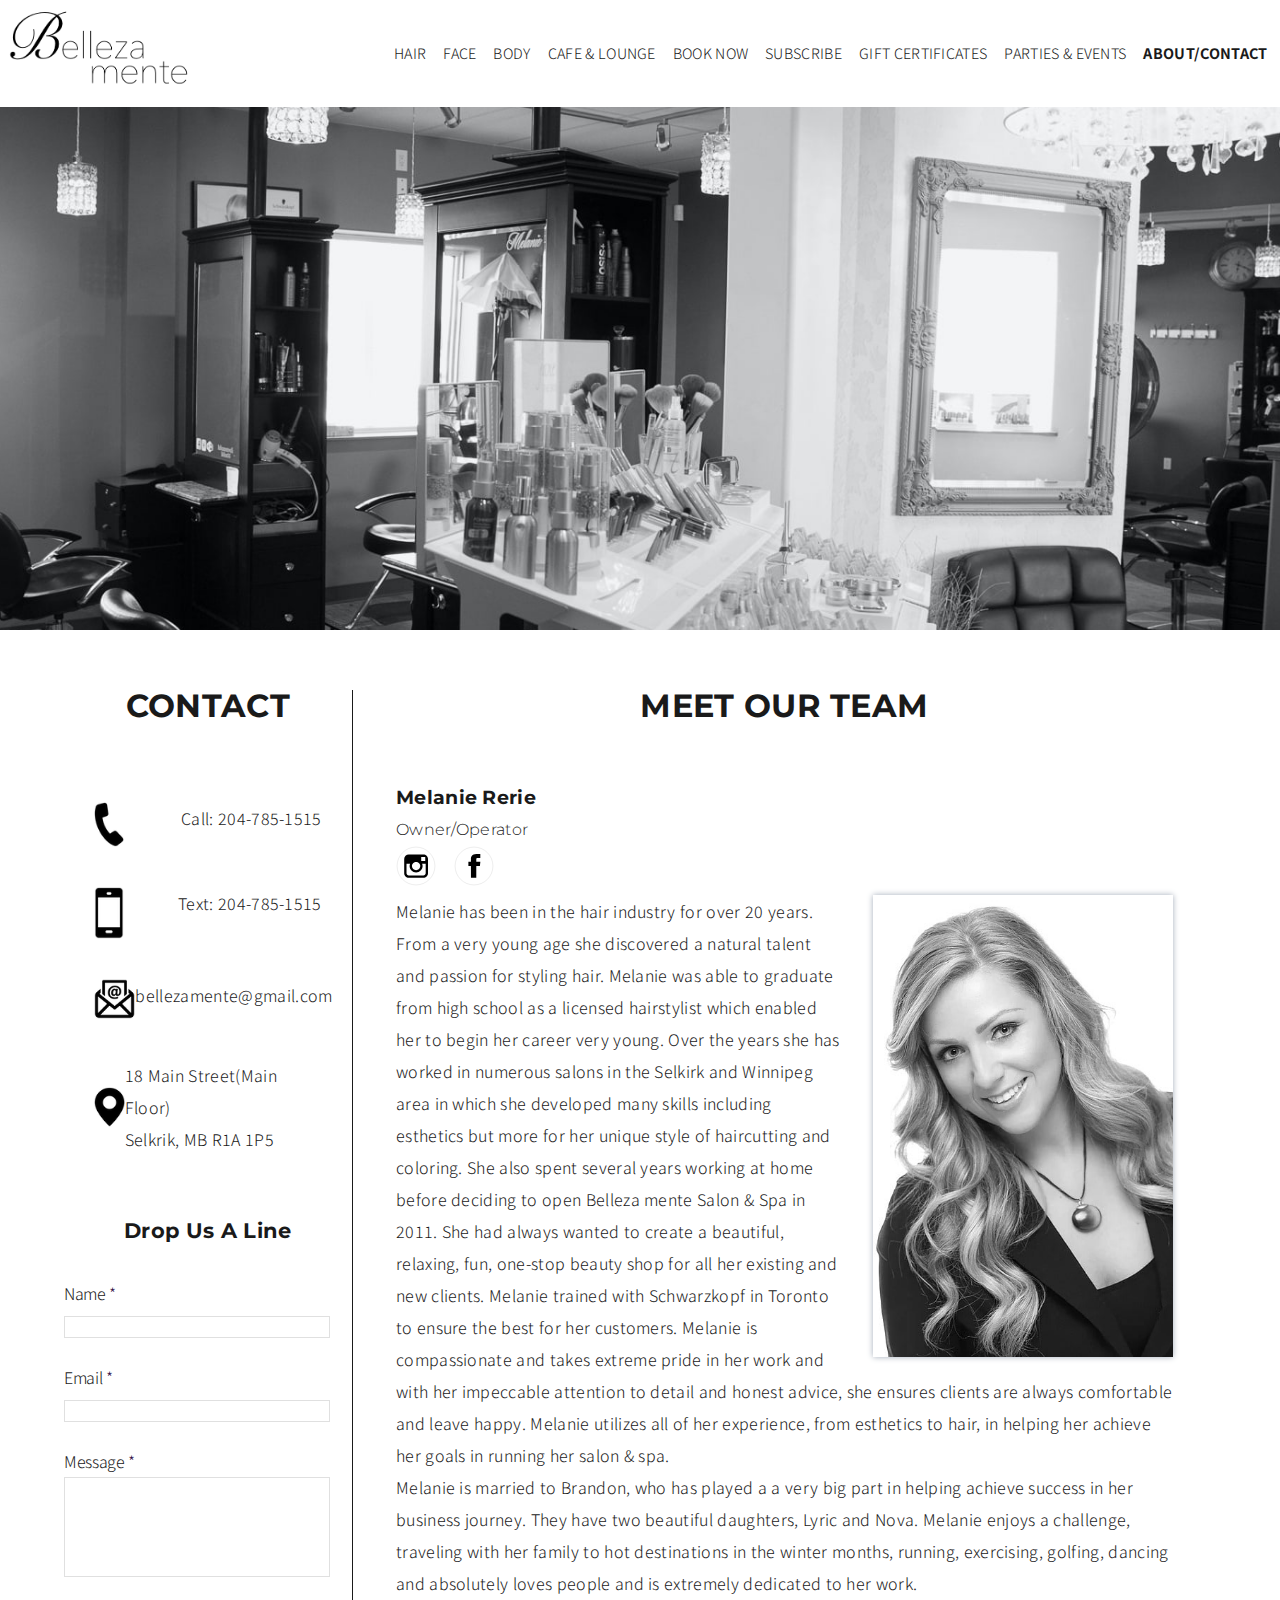
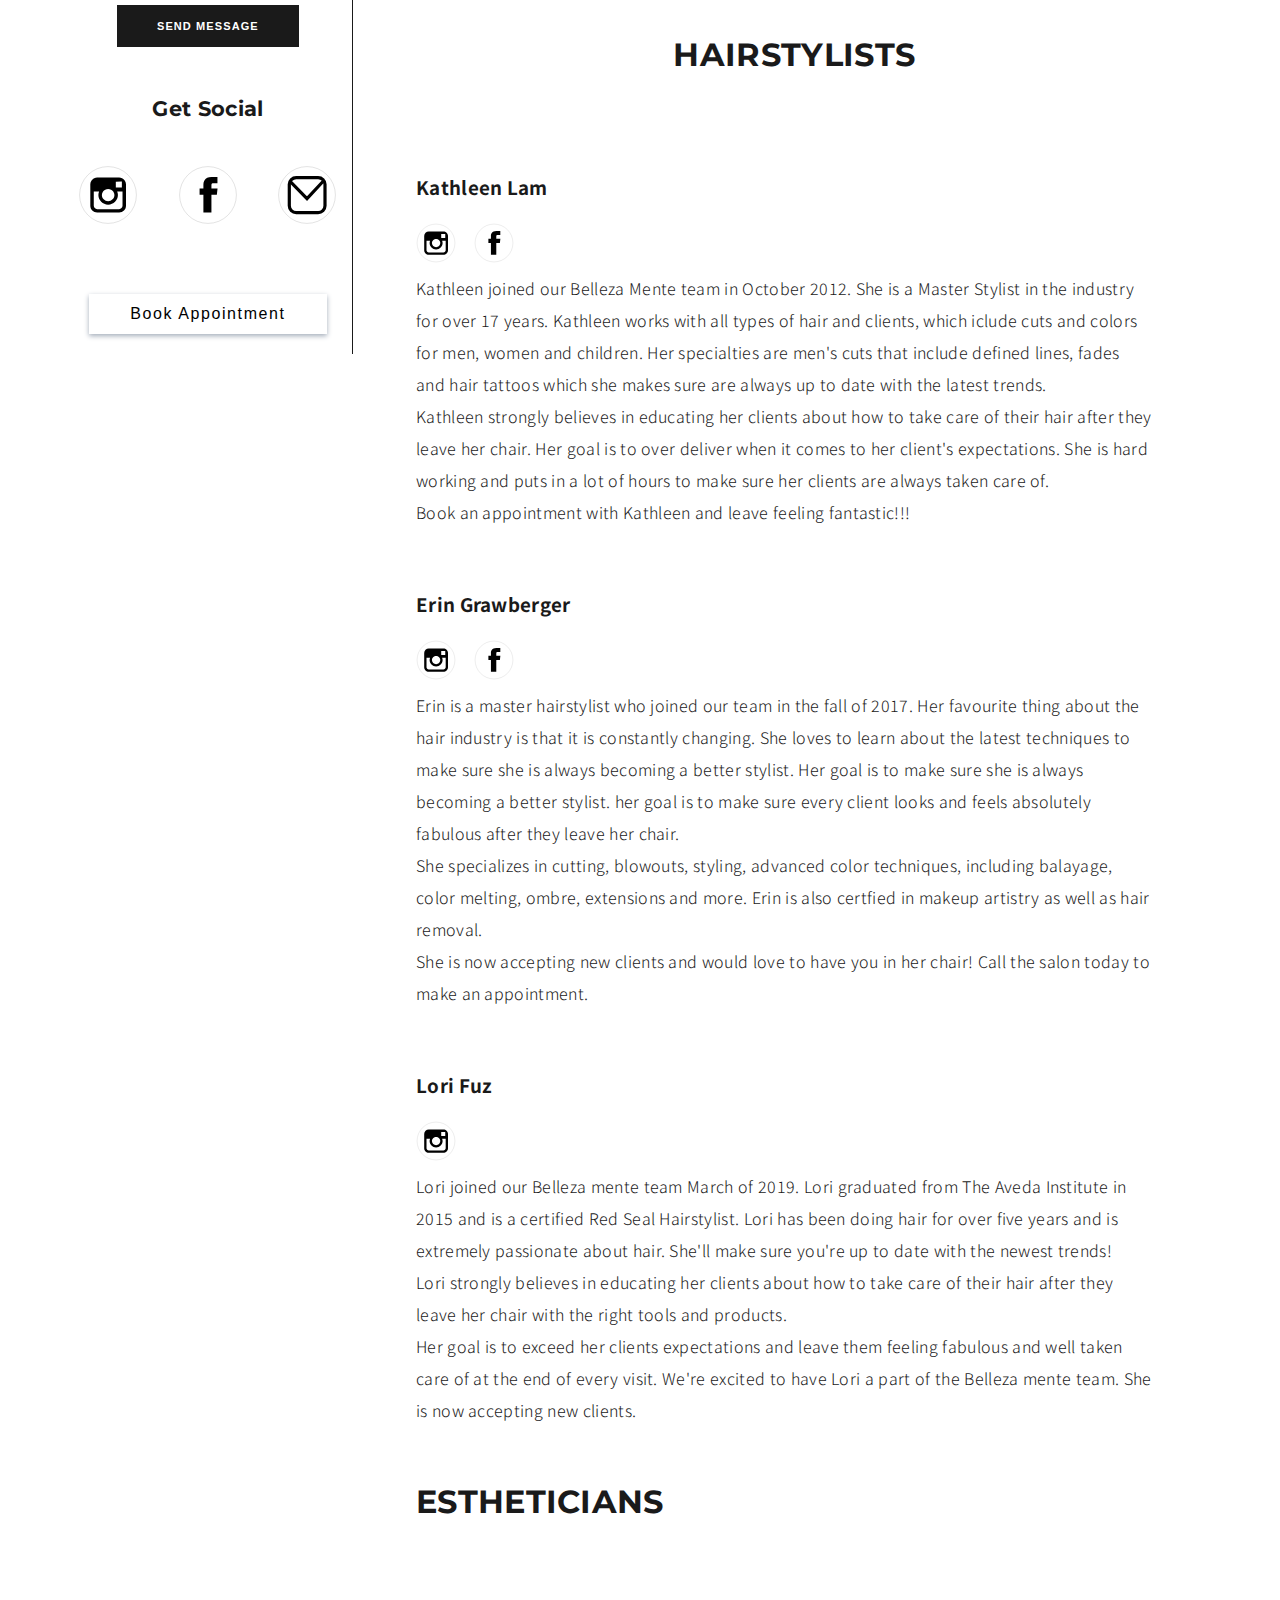
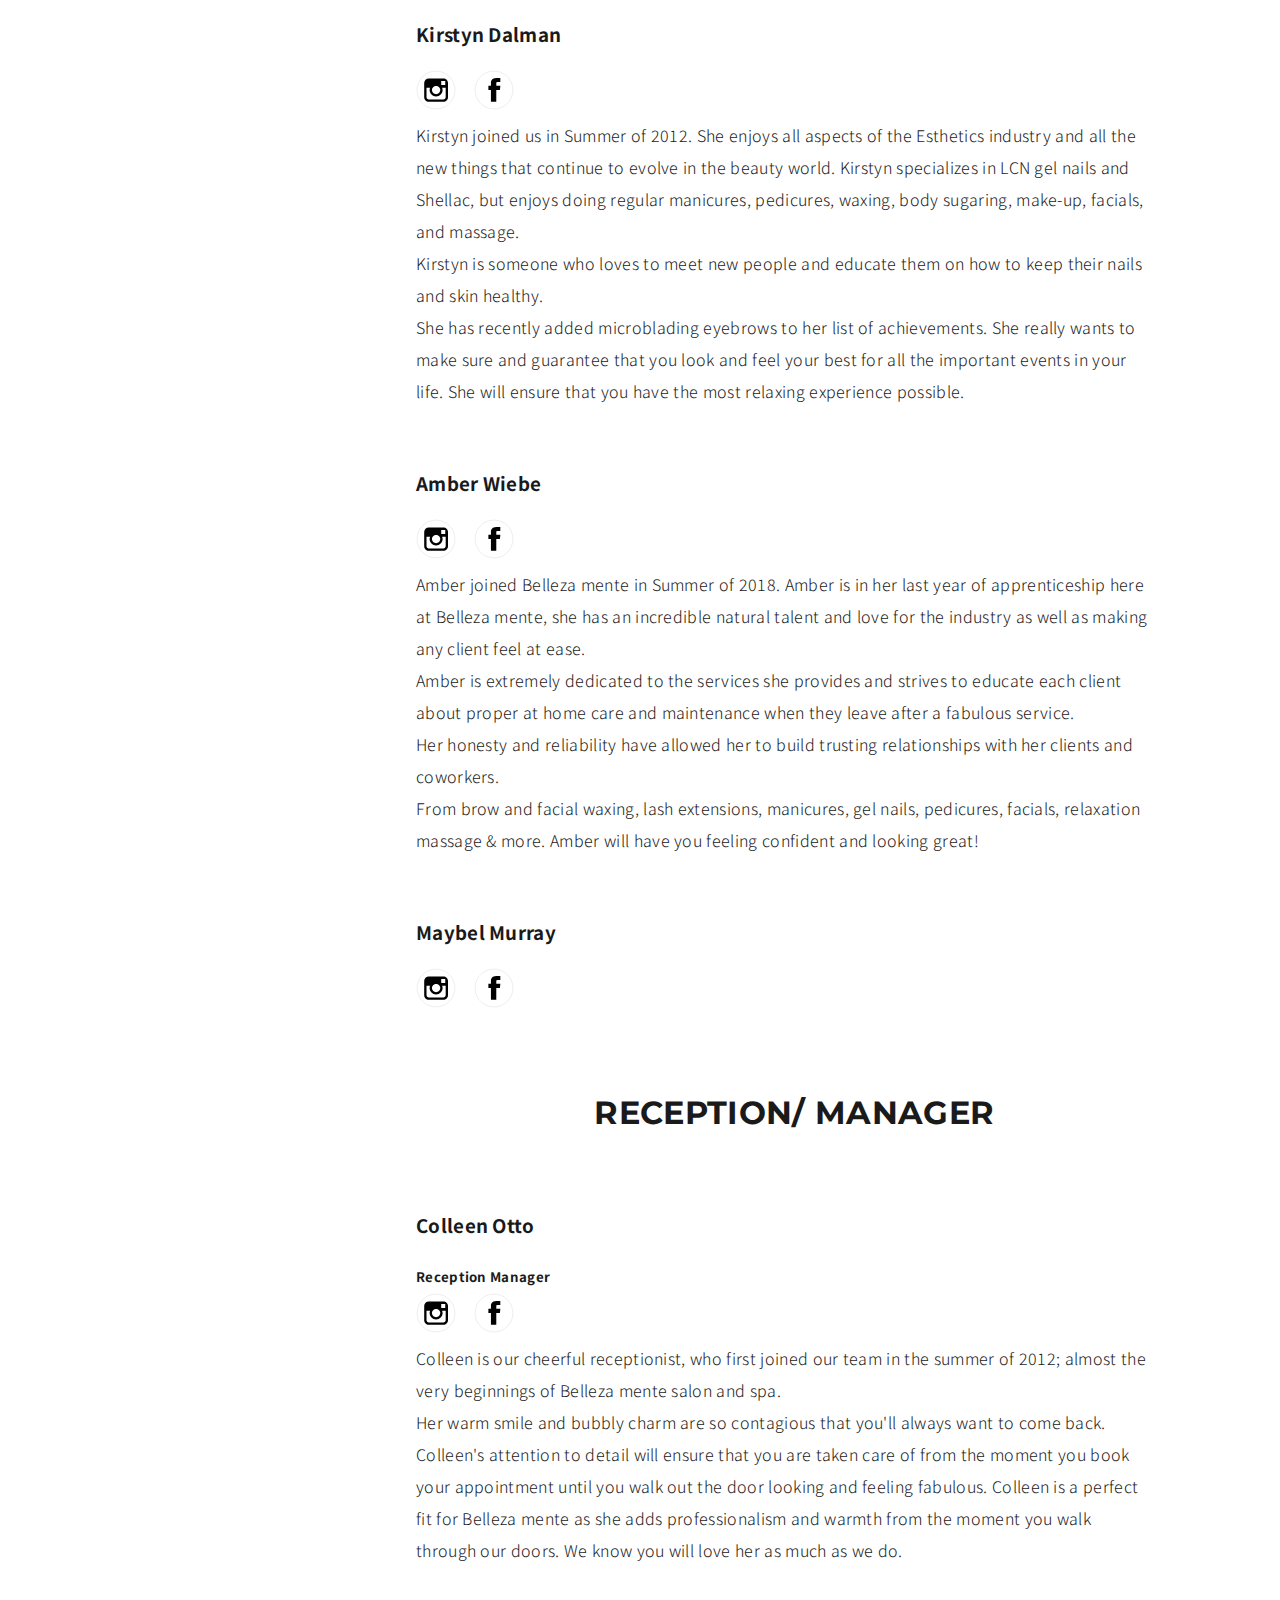
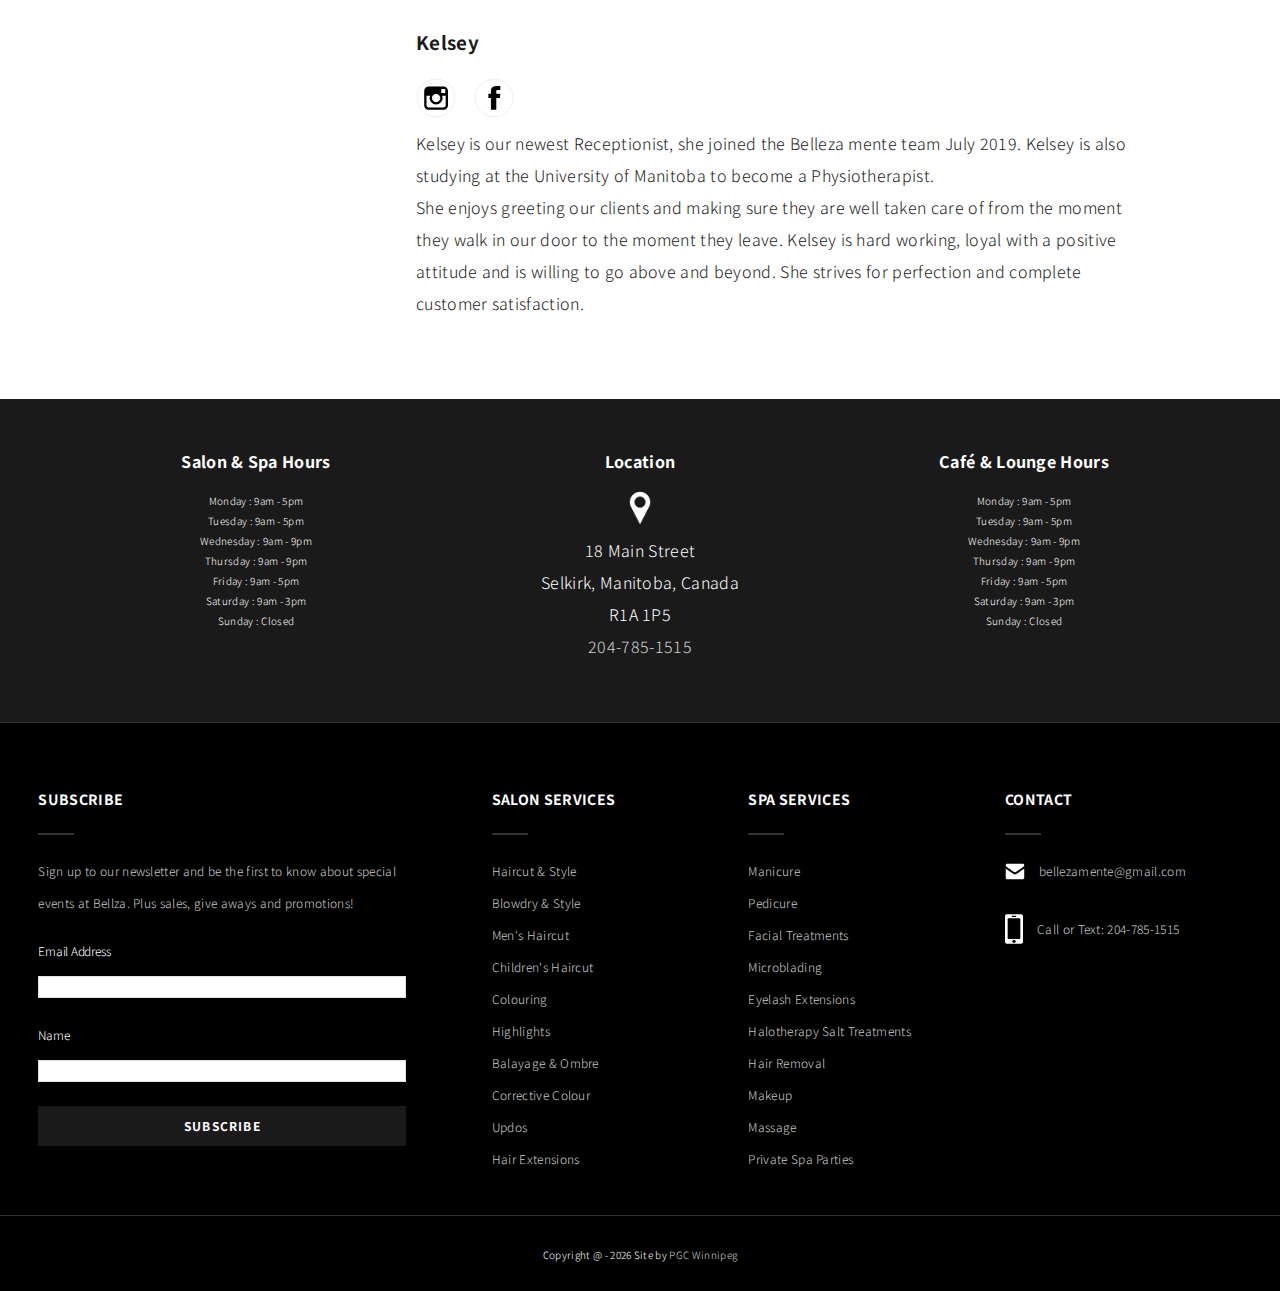
==== about-contact.html @ bde9fbdc "remove botox" ====
<!DOCTYPE html>
<html lang="en">
    <head>
        <meta charset="UTF-8">
        <meta name="viewport" content="width=device-width, initial-scale=1, maximum-scale=1">
        <title>About/Contact Belleza</title>
        <meta name="description" content="Belleza mente is a full service salon, spa, cafe and lounge located in Selkirk Manitoba. It is owned and operated by master stylist Melanie Rerie and staffed by amazing stylists and estheticians. ">
		<link href="./main.css" rel="stylesheet">
		<link href="./styles.scss" rel="stylesheet">
		<link href="https://fonts.googleapis.com/css?family=Noto+Sans+KR:300,700&display=swap" rel="stylesheet">
		<link href="https://fonts.googleapis.com/css?family=Montserrat:500&display=swap" rel="stylesheet">
		<link rel="icon" href="favicon.ico" type="image/x-icon"/>
		<link rel="apple-touch-icon" sizes="180x180" href="/apple-touch-icon.png">
		<link rel="icon" type="image/png" sizes="32x32" href="/favicon-32x32.png">
		<link rel="icon" type="image/png" sizes="16x16" href="/favicon-16x16.png">
		<link rel="manifest" href="site.webmanifest">
		
    </head>
    <body>
		<div class="homeContainer">
			<nav class="subPageNav lashPageNav aboutNav">
				<a href="index.html"><img class="logo" src="images/logo-twoline.png"></a>
				<ul class="menuLinks lashPageLinks">
					<li class="navLink"><a href="hair.html" class="link">HAIR</a></li>
					<li class="dropdown"><a href="#" class="linkStyle linksSubPages dropbtn">FACE</a>
								<div class="dropdownContent studiosDropdown">
								  <a href="make-up-and-facials.html">MAKEUP &amp; FACIALS</a>
								  <a href="lashesandbrows.html">LASHES &amp; BROWS</a>
								</div>
							</li>
					<li class="dropdown"><a href="#" class="linkStyle linksSubPages dropbtn">BODY</a>
								<div class="dropdownContent studiosDropdown">
								  <a href="hair-removal.html">HAIR REMOVAL</a>
								  <a href="massage-and-salt-therapy.html">HALO SALT THERAPY</a>
								  <a href="massage-and-salt-therapy.html">MASSAGE</a>
								  <a href="handsandfeet.html">HANDS &amp; FEET</a>
								</div>
							</li>
					<li class="navLink"><a href="cafe.html" class="link">CAFE &amp; LOUNGE</a></li>
					<li class="navLink"><a href="book.html" class="link">BOOK NOW</a></li>
					<li class="navLink"><a href="book.html#subscribe" class="link">SUBSCRIBE</a></li>
					<li class="navLink"><a href="book.html#buyGC" class="link">GIFT CERTIFICATES</a></li>
					<li class="navLink"><a href="events-and-parties.html" class="link">PARTIES &amp; EVENTS</a></li>
					<li class="navLink"><a href="about-contact.html" class="link current">ABOUT/CONTACT</a></li>
				</ul>
			</nav>
			<div class="menu-wrap">
						<input type="checkbox" class="toggler">
						<div class="hamburger"><div></div></div>
						<div class="menu">
						  <div>
							<div>
							  <ul>
								<li><a href="index.html" class="linkStyle linksSubPages">Home</a></li>
								  <li><a href="book.html" class="linkStyle linksSubPages">Book Now</a></li>
								<li><a href="hair.html" class="linkStyle linksSubPages">Hair</a></li>
								<li><a href="handsandfeet.html" class="linkStyle linksSubPages">Hands &amp; Feet</a></li>
								<li><a href="make-up-and-facials.html" class="linkStyle linksSubPages">Makeup &amp; Facials</a></li>
								  <li><a href="lashesandbrows.html" class="linkStyle linksSubPages">Lashes &amp; Brows</a></li>
								  <li><a href="hair-removal.html" class="linkStyle linksSubPages">Hair Removal</a></li>
								  <li><a href="events-and-parties.html" class="linkStyle linksSubPages">Parties &amp; Events</a></li>
								<li><a href="book.html#subscribe" class="linkStyle linksSubPages">Subscribe</a></li>
								<li><a href="about-contact.html" class="linkStyle linksSubPages current">About/Contact</a></li>
								  <li><a href="cafe.html" class="linkStyle linksSubPages">Cafe &amp; Lounge</a></li>
								<li><a href="massage-and-salt-therapy.html" class="linkStyle linksSubPages">Salt Therapy &amp; Massage</a></li>
								

							  </ul>
							</div>
						  </div>
						</div>
					  </div>
			<div class="backgroundContainer">
			</div>
			<img src="images/belleza-mobile-logo.png" class="subpageMobileLogo">
			<div class="aboutContactContainer">
				<div class="contact">
					<h1 class="contactHeader">CONTACT</h1>
					<div class="contactInfo">
						<img src="images/phone-belleza.png" class="phoneImage">
						<p>Call: 204-785-1515</p>
					</div>
					<div class="contactInfo">
						<img src="images/text-belleza-salon-spa.png" class="phoneImage">
						<p>Text: 204-785-1515</p>
					</div>
					<div class="contactInfo">
						<img src="images/email-belleza-mente.png" class="emailImage">
						<p>bellezamente@gmail.com</p>
					</div>
					<div class="contactInfo">
						<img src="images/selkirk-location.png" class="emailImage">
						<p>18 Main Street(Main Floor)<br>Selkrik, MB R1A 1P5</p>
					</div>
					<div class="contactContainer" id="contactContainer" name="contactContainer">
			<div class="contactForm">
			<h3 class="contactHeading">Drop Us A Line</h3>
			<form id="contact-form" class="checkform sendmail" action="https://formspree.io/bellezamente@gmail.com" method="post">
				<div class="form-row">
					<label for="name">Name 
						<abbr title="required" class="required">*</abbr>
					</label>
					<input type="text" name="name" id="name" class="name req" value>
				</div>
				<div class="form-row">
					<label for="email">Email 
						<abbr title="required" class="required">*</abbr>
					</label>
					<input type="text" name="email" id="email" class="email req" value>
				</div>
				<div class="form-row">
					<label for="message">Message 
						<abbr title="required" class="required">*</abbr>
					</label>
					<textarea name="message" id="message" class="message req" rows="15" cols="50"></textarea>
				</div>
				<div class="form-row form-note">
					<div class="alert-error">
						<h5>Something went wrong</h5>
						"
						Please check your entries!
						"
					</div>
				</div>
				<div class="form-row hidden">
					<input type="text" id="form-check" name="form-check" value class="form-check">
				</div>
				<!-- Spam check field -->
				<div class="form-row submitButton">
					<input type="submit" name="submit" class="submit" value="Send Message">
				</div>
				<!--
				<input type="hidden" name="subject" value="Contact Subject Sudo html">
				<input type="hidden" name="fields" value="name,email,message">
				-->
			</form>
		</div>
		</div>
					<h3 class="contactHeading">Get Social</h3>
					<div class="social contactSocial">
				<a href="https://www.instagram.com/bellezamentesalonandspa/?hl=en" target="_blank">
					<svg class="socialIconSvg" width="60px" height="60px" viewBox="0 0 75 75" version="1.1" xmlns="http://www.w3.org/2000/svg" xmlns:xlink="http://www.w3.org/1999/xlink">
					<g id="Page-1" stroke="none" stroke-width="1" fill="none" fill-rule="evenodd">
						<g id="instagram" fill-rule="nonzero">
							<g id="Group" transform="translate(2.000000, 2.000000)">
								<circle id="Oval" stroke-opacity="0.145465353" stroke="#000000" cx="35.5" cy="35.5" r="35.5"></circle>
								<g id="instagram-icon" class="iconColor" transform="translate(13.000000, 13.000000)" fill="#000000">
									<path d="M36.3726,0.733235294 L9,0.733235294 C4.2453,0.733235294 0.3771,4.52470588 0.3771,9.18617647 L0.3771,18.1155882 L0.3771,36.0229412 C0.3771,40.6844118 4.2453,44.4758824 9,44.4758824 L36.3735,44.4758824 C41.1282,44.4758824 44.9955,40.6844118 44.9955,36.0229412 L44.9955,18.1147059 L44.9955,9.18529412 C44.9946,4.52382353 41.1273,0.733235294 36.3726,0.733235294 Z M38.8458,5.77411765 L39.8322,5.77058824 L39.8322,6.73323529 L39.8322,13.185 L32.2947,13.2088235 L32.2686,5.79529412 L38.8458,5.77411765 Z M16.3179,18.1147059 C17.7471,16.1761765 20.0655,14.9047059 22.6863,14.9047059 C25.3071,14.9047059 27.6255,16.1761765 29.0529,18.1147059 C29.9826,19.38 30.5397,20.9276471 30.5397,22.6041176 C30.5397,26.8491176 27.0135,30.3026471 22.6854,30.3026471 C18.3546,30.3026471 14.832,26.8491176 14.832,22.6041176 C14.8329,20.9276471 15.3882,19.38 16.3179,18.1147059 Z M40.6476,36.0220588 C40.6476,38.3347059 38.7297,40.2132353 36.3726,40.2132353 L9,40.2132353 C6.642,40.2132353 4.7241,38.3347059 4.7241,36.0220588 L4.7241,18.1147059 L11.3841,18.1147059 C10.809,19.5017647 10.4859,21.0167647 10.4859,22.6041176 C10.4859,29.1979412 15.9579,34.5661765 22.6863,34.5661765 C29.4138,34.5661765 34.8858,29.1979412 34.8858,22.6041176 C34.8858,21.0167647 34.5609,19.5017647 33.9858,18.1147059 L40.6476,18.1147059 L40.6476,36.0220588 Z" id="Shape"></path>
								</g>
							</g>
						</g>
					</g>
				</svg>
				</a>
				
				<a href="https://www.facebook.com/bellezamentesalonspa/" target="_blank"><svg class="socialIconSvg" width="60px" height="60px" viewBox="0 0 75 75" version="1.1" xmlns="http://www.w3.org/2000/svg" xmlns:xlink="http://www.w3.org/1999/xlink">
					<g id="Page-1" stroke="none" stroke-width="1" fill="none" fill-rule="evenodd">
						<g id="facebook">
							<g id="Group" transform="translate(2.000000, 2.000000)">
								<circle id="Oval" stroke-opacity="0.145465353" stroke="#000000" fill-rule="nonzero" cx="35.5" cy="35.5" r="35.5"></circle>
								<g id="facebook-icon-white-copy" class="iconColor" transform="translate(24.000000, 13.000000)" fill="#000000">
									<path d="M23.43,14.4541837 L15.785,14.4541837 L15.785,9.8494898 C15.785,8.12020408 17.033,7.71704082 17.912,7.71704082 L23.307,7.71704082 L23.307,0.114795918 L15.877,0.0881632653 C7.629,0.0881632653 5.752,5.75816327 5.752,9.38663265 L5.752,14.4541837 L0.982,14.4541837 L0.982,22.2878571 L5.752,22.2878571 L5.752,44.4544898 L15.785,44.4544898 C15.785,44.4544898 15.785,32.2218367 15.785,22.2878571 L22.555,22.2878571 L23.43,14.4541837 Z" id="Path"></path>
								</g>
							</g>
						</g>
					</g>
					</svg></a>
				<a href="index.html#emailSubscribe">
					
					<svg class="socialIconSvg" width="60px" height="60px" viewBox="0 0 75 75" version="1.1" xmlns="http://www.w3.org/2000/svg" xmlns:xlink="http://www.w3.org/1999/xlink">
						<g id="Page-1" stroke="none" stroke-width="1" fill="none" fill-rule="evenodd">
							<g id="email-logo" fill-rule="nonzero" stroke="#000000">
								<g id="Group" transform="translate(2.000000, 2.000000)">
									<circle id="Oval" stroke-opacity="0.145465353" cx="35.5" cy="35.5" r="35.5"></circle>
									<g id="instagram-icon-white-copy" transform="translate(13.000000, 13.000000)" stroke-width="4">
										<path d="M36.3726,0.733235294 L9,0.733235294 C4.2453,0.733235294 0.3771,4.52470588 0.3771,9.18617647 L0.3771,18.1155882 L0.3771,36.0229412 C0.3771,40.6844118 4.2453,44.4758824 9,44.4758824 L36.3735,44.4758824 C41.1282,44.4758824 44.9955,40.6844118 44.9955,36.0229412 L44.9955,18.1147059 L44.9955,9.18529412 C44.9946,4.52382353 41.1273,0.733235294 36.3726,0.733235294 Z" id="Shape"></path>
										<polyline id="Path-5" points="2 6.1 22.5 27 43 5"></polyline>
									</g>
								</g>
							</g>
						</g>
					</svg>
				</a>
			
			</div>
					<div class="button lashButton contactBookButton"><a href="book.html"><button>Book Appointment</button></a></div>
			
		
		
				</div>
				<div class="about">
						<h1 class="contactHeader">MEET OUR TEAM</h1>
					<div class="aboutInner">
						<h3 class="stylist">Melanie Rerie</h3>
						<p class="stylistTitle">Owner/Operator</p>
						<div class="staffSocial">
							<a href="https://instagram.com/melaniererie?igshid=eyd3suf1bor2" target="_blank">
					<svg class="socialIconSvg staffInsta" width="40px" height="40px" viewBox="0 0 75 75" version="1.1" xmlns="http://www.w3.org/2000/svg" xmlns:xlink="http://www.w3.org/1999/xlink">
					<g id="Page-1" stroke="none" stroke-width="1" fill="none" fill-rule="evenodd">
						<g id="instagram" fill-rule="nonzero">
							<g id="Group" transform="translate(2.000000, 2.000000)">
								<circle id="Oval" stroke-opacity="0.145465353" stroke="#000000" cx="35.5" cy="35.5" r="35.5"></circle>
								<g id="instagram-icon" class="iconColor" transform="translate(13.000000, 13.000000)" fill="#000000">
									<path d="M36.3726,0.733235294 L9,0.733235294 C4.2453,0.733235294 0.3771,4.52470588 0.3771,9.18617647 L0.3771,18.1155882 L0.3771,36.0229412 C0.3771,40.6844118 4.2453,44.4758824 9,44.4758824 L36.3735,44.4758824 C41.1282,44.4758824 44.9955,40.6844118 44.9955,36.0229412 L44.9955,18.1147059 L44.9955,9.18529412 C44.9946,4.52382353 41.1273,0.733235294 36.3726,0.733235294 Z M38.8458,5.77411765 L39.8322,5.77058824 L39.8322,6.73323529 L39.8322,13.185 L32.2947,13.2088235 L32.2686,5.79529412 L38.8458,5.77411765 Z M16.3179,18.1147059 C17.7471,16.1761765 20.0655,14.9047059 22.6863,14.9047059 C25.3071,14.9047059 27.6255,16.1761765 29.0529,18.1147059 C29.9826,19.38 30.5397,20.9276471 30.5397,22.6041176 C30.5397,26.8491176 27.0135,30.3026471 22.6854,30.3026471 C18.3546,30.3026471 14.832,26.8491176 14.832,22.6041176 C14.8329,20.9276471 15.3882,19.38 16.3179,18.1147059 Z M40.6476,36.0220588 C40.6476,38.3347059 38.7297,40.2132353 36.3726,40.2132353 L9,40.2132353 C6.642,40.2132353 4.7241,38.3347059 4.7241,36.0220588 L4.7241,18.1147059 L11.3841,18.1147059 C10.809,19.5017647 10.4859,21.0167647 10.4859,22.6041176 C10.4859,29.1979412 15.9579,34.5661765 22.6863,34.5661765 C29.4138,34.5661765 34.8858,29.1979412 34.8858,22.6041176 C34.8858,21.0167647 34.5609,19.5017647 33.9858,18.1147059 L40.6476,18.1147059 L40.6476,36.0220588 Z" id="Shape"></path>
								</g>
							</g>
						</g>
					</g>
				</svg>
				</a>
				
				<a href="https://www.facebook.com/melanie.rerie" target="_blank"><svg class="socialIconSvg" width="40px" height="40px" viewBox="0 0 75 75" version="1.1" xmlns="http://www.w3.org/2000/svg" xmlns:xlink="http://www.w3.org/1999/xlink">
					<g id="Page-1" stroke="none" stroke-width="1" fill="none" fill-rule="evenodd">
						<g id="facebook">
							<g id="Group" transform="translate(2.000000, 2.000000)">
								<circle id="Oval" stroke-opacity="0.145465353" stroke="#000000" fill-rule="nonzero" cx="35.5" cy="35.5" r="35.5"></circle>
								<g id="facebook-icon-white-copy" class="iconColor" transform="translate(24.000000, 13.000000)" fill="#000000">
									<path d="M23.43,14.4541837 L15.785,14.4541837 L15.785,9.8494898 C15.785,8.12020408 17.033,7.71704082 17.912,7.71704082 L23.307,7.71704082 L23.307,0.114795918 L15.877,0.0881632653 C7.629,0.0881632653 5.752,5.75816327 5.752,9.38663265 L5.752,14.4541837 L0.982,14.4541837 L0.982,22.2878571 L5.752,22.2878571 L5.752,44.4544898 L15.785,44.4544898 C15.785,44.4544898 15.785,32.2218367 15.785,22.2878571 L22.555,22.2878571 L23.43,14.4541837 Z" id="Path"></path>
								</g>
							</g>
						</g>
					</g>
					</svg></a>
						</div> <!-- end staff social -->
						<img src="images/melanie-rerie.jpg" class="melImage">
						<p>Melanie has been in the hair industry for over 20 years. From a very young age she discovered a natural talent and passion for styling hair. Melanie was able to graduate from high school as a licensed hairstylist which enabled  her to  begin  her career very young.  Over the years she has worked in numerous salons in the Selkirk and Winnipeg area in which she developed many skills including esthetics but more for her unique style of haircutting and coloring.  She also spent several years working at home before deciding to open Belleza mente Salon &amp; Spa in 2011.  She had always wanted to create a beautiful, relaxing, fun, one-stop beauty shop for all her existing and new clients. Melanie trained with Schwarzkopf in Toronto to ensure the best for her customers.  Melanie is compassionate and takes extreme pride in her work and with her impeccable attention to detail and honest advice, she ensures clients are always comfortable and leave happy.  Melanie utilizes all of her experience, from esthetics to hair, in helping her achieve her goals in running her salon &amp; spa.</p>
						<p>Melanie is married to Brandon, who has played a a very big part in helping achieve success in her business journey.  They have two beautiful daughters, Lyric and Nova.  Melanie enjoys a challenge, traveling with her family to hot destinations in the winter months, running, exercising, golfing, dancing and absolutely loves people and is extremely dedicated to her work.</p>
				</div>
					<h1 class="contactHeader bottomSpacer staffTitle">HAIRSTYLISTS</h1>
					<div class="staff">
						<div class="staffBio">
							<h3 class="stylistName">Kathleen Lam</h3>
							<div class="staffSocial">
							<a href="https://instagram.com/kittykaat204?igshid=1ah94gb5lcqkq" target="_blank">
					<svg class="socialIconSvg staffInsta" width="40px" height="40px" viewBox="0 0 75 75" version="1.1" xmlns="http://www.w3.org/2000/svg" xmlns:xlink="http://www.w3.org/1999/xlink">
					<g id="Page-1" stroke="none" stroke-width="1" fill="none" fill-rule="evenodd">
						<g id="instagram" fill-rule="nonzero">
							<g id="Group" transform="translate(2.000000, 2.000000)">
								<circle id="Oval" stroke-opacity="0.145465353" stroke="#000000" cx="35.5" cy="35.5" r="35.5"></circle>
								<g id="instagram-icon" class="iconColor" transform="translate(13.000000, 13.000000)" fill="#000000">
									<path d="M36.3726,0.733235294 L9,0.733235294 C4.2453,0.733235294 0.3771,4.52470588 0.3771,9.18617647 L0.3771,18.1155882 L0.3771,36.0229412 C0.3771,40.6844118 4.2453,44.4758824 9,44.4758824 L36.3735,44.4758824 C41.1282,44.4758824 44.9955,40.6844118 44.9955,36.0229412 L44.9955,18.1147059 L44.9955,9.18529412 C44.9946,4.52382353 41.1273,0.733235294 36.3726,0.733235294 Z M38.8458,5.77411765 L39.8322,5.77058824 L39.8322,6.73323529 L39.8322,13.185 L32.2947,13.2088235 L32.2686,5.79529412 L38.8458,5.77411765 Z M16.3179,18.1147059 C17.7471,16.1761765 20.0655,14.9047059 22.6863,14.9047059 C25.3071,14.9047059 27.6255,16.1761765 29.0529,18.1147059 C29.9826,19.38 30.5397,20.9276471 30.5397,22.6041176 C30.5397,26.8491176 27.0135,30.3026471 22.6854,30.3026471 C18.3546,30.3026471 14.832,26.8491176 14.832,22.6041176 C14.8329,20.9276471 15.3882,19.38 16.3179,18.1147059 Z M40.6476,36.0220588 C40.6476,38.3347059 38.7297,40.2132353 36.3726,40.2132353 L9,40.2132353 C6.642,40.2132353 4.7241,38.3347059 4.7241,36.0220588 L4.7241,18.1147059 L11.3841,18.1147059 C10.809,19.5017647 10.4859,21.0167647 10.4859,22.6041176 C10.4859,29.1979412 15.9579,34.5661765 22.6863,34.5661765 C29.4138,34.5661765 34.8858,29.1979412 34.8858,22.6041176 C34.8858,21.0167647 34.5609,19.5017647 33.9858,18.1147059 L40.6476,18.1147059 L40.6476,36.0220588 Z" id="Shape"></path>
								</g>
							</g>
						</g>
					</g>
				</svg>
				</a>
				
				<a href="https://www.facebook.com/kittykaat204" target="_blank"><svg class="socialIconSvg" width="40px" height="40px" viewBox="0 0 75 75" version="1.1" xmlns="http://www.w3.org/2000/svg" xmlns:xlink="http://www.w3.org/1999/xlink">
					<g id="Page-1" stroke="none" stroke-width="1" fill="none" fill-rule="evenodd">
						<g id="facebook">
							<g id="Group" transform="translate(2.000000, 2.000000)">
								<circle id="Oval" stroke-opacity="0.145465353" stroke="#000000" fill-rule="nonzero" cx="35.5" cy="35.5" r="35.5"></circle>
								<g id="facebook-icon-white-copy" class="iconColor" transform="translate(24.000000, 13.000000)" fill="#000000">
									<path d="M23.43,14.4541837 L15.785,14.4541837 L15.785,9.8494898 C15.785,8.12020408 17.033,7.71704082 17.912,7.71704082 L23.307,7.71704082 L23.307,0.114795918 L15.877,0.0881632653 C7.629,0.0881632653 5.752,5.75816327 5.752,9.38663265 L5.752,14.4541837 L0.982,14.4541837 L0.982,22.2878571 L5.752,22.2878571 L5.752,44.4544898 L15.785,44.4544898 C15.785,44.4544898 15.785,32.2218367 15.785,22.2878571 L22.555,22.2878571 L23.43,14.4541837 Z" id="Path"></path>
								</g>
							</g>
						</g>
					</g>
					</svg></a>
						</div> <!-- end staff social -->
							<p>Kathleen joined our Belleza Mente team in October 2012. She is a Master Stylist in the industry for over 17 years. Kathleen works with all types of hair and clients, which iclude cuts and colors for men, women and children. Her specialties are men's cuts that include defined lines, fades and hair tattoos which she makes sure are always up to date with the latest trends.</p>
							<p>Kathleen strongly believes in educating her clients about how to take care of their hair after they leave her chair. Her goal is to over deliver when it comes to her client's expectations. She is hard working and puts in a lot of hours to make sure her clients are always taken care of.</p>
							<p>Book an appointment with Kathleen and leave feeling fantastic!!!</p>
						</div>
						<div class="staffBio">
							<h3 class="stylistName">Erin Grawberger</h3>
							<div class="staffSocial">
							<a href="https://instagram.com/hairbyerin85?igshid=dtr6afavxdq" target="_blank">
					<svg class="socialIconSvg staffInsta" width="40px" height="40px" viewBox="0 0 75 75" version="1.1" xmlns="http://www.w3.org/2000/svg" xmlns:xlink="http://www.w3.org/1999/xlink">
					<g id="Page-1" stroke="none" stroke-width="1" fill="none" fill-rule="evenodd">
						<g id="instagram" fill-rule="nonzero">
							<g id="Group" transform="translate(2.000000, 2.000000)">
								<circle id="Oval" stroke-opacity="0.145465353" stroke="#000000" cx="35.5" cy="35.5" r="35.5"></circle>
								<g id="instagram-icon" class="iconColor" transform="translate(13.000000, 13.000000)" fill="#000000">
									<path d="M36.3726,0.733235294 L9,0.733235294 C4.2453,0.733235294 0.3771,4.52470588 0.3771,9.18617647 L0.3771,18.1155882 L0.3771,36.0229412 C0.3771,40.6844118 4.2453,44.4758824 9,44.4758824 L36.3735,44.4758824 C41.1282,44.4758824 44.9955,40.6844118 44.9955,36.0229412 L44.9955,18.1147059 L44.9955,9.18529412 C44.9946,4.52382353 41.1273,0.733235294 36.3726,0.733235294 Z M38.8458,5.77411765 L39.8322,5.77058824 L39.8322,6.73323529 L39.8322,13.185 L32.2947,13.2088235 L32.2686,5.79529412 L38.8458,5.77411765 Z M16.3179,18.1147059 C17.7471,16.1761765 20.0655,14.9047059 22.6863,14.9047059 C25.3071,14.9047059 27.6255,16.1761765 29.0529,18.1147059 C29.9826,19.38 30.5397,20.9276471 30.5397,22.6041176 C30.5397,26.8491176 27.0135,30.3026471 22.6854,30.3026471 C18.3546,30.3026471 14.832,26.8491176 14.832,22.6041176 C14.8329,20.9276471 15.3882,19.38 16.3179,18.1147059 Z M40.6476,36.0220588 C40.6476,38.3347059 38.7297,40.2132353 36.3726,40.2132353 L9,40.2132353 C6.642,40.2132353 4.7241,38.3347059 4.7241,36.0220588 L4.7241,18.1147059 L11.3841,18.1147059 C10.809,19.5017647 10.4859,21.0167647 10.4859,22.6041176 C10.4859,29.1979412 15.9579,34.5661765 22.6863,34.5661765 C29.4138,34.5661765 34.8858,29.1979412 34.8858,22.6041176 C34.8858,21.0167647 34.5609,19.5017647 33.9858,18.1147059 L40.6476,18.1147059 L40.6476,36.0220588 Z" id="Shape"></path>
								</g>
							</g>
						</g>
					</g>
				</svg>
				</a>
				
				<a href="https://www.facebook.com/erin.milne.33" target="_blank"><svg class="socialIconSvg" width="40px" height="40px" viewBox="0 0 75 75" version="1.1" xmlns="http://www.w3.org/2000/svg" xmlns:xlink="http://www.w3.org/1999/xlink">
					<g id="Page-1" stroke="none" stroke-width="1" fill="none" fill-rule="evenodd">
						<g id="facebook">
							<g id="Group" transform="translate(2.000000, 2.000000)">
								<circle id="Oval" stroke-opacity="0.145465353" stroke="#000000" fill-rule="nonzero" cx="35.5" cy="35.5" r="35.5"></circle>
								<g id="facebook-icon-white-copy" class="iconColor" transform="translate(24.000000, 13.000000)" fill="#000000">
									<path d="M23.43,14.4541837 L15.785,14.4541837 L15.785,9.8494898 C15.785,8.12020408 17.033,7.71704082 17.912,7.71704082 L23.307,7.71704082 L23.307,0.114795918 L15.877,0.0881632653 C7.629,0.0881632653 5.752,5.75816327 5.752,9.38663265 L5.752,14.4541837 L0.982,14.4541837 L0.982,22.2878571 L5.752,22.2878571 L5.752,44.4544898 L15.785,44.4544898 C15.785,44.4544898 15.785,32.2218367 15.785,22.2878571 L22.555,22.2878571 L23.43,14.4541837 Z" id="Path"></path>
								</g>
							</g>
						</g>
					</g>
					</svg></a>
						</div> <!-- end staff social -->
							<p>Erin is a master hairstylist who joined our team in the fall of 2017. Her favourite thing about the hair industry is that it is constantly changing. She loves to learn about the latest techniques to make sure she is always becoming a better stylist. Her goal is to make sure she is always becoming a better stylist. her goal is to make sure every client looks and feels absolutely fabulous after they leave her chair.</p>
							<p>She specializes in cutting, blowouts, styling, advanced color techniques, including balayage, color melting, ombre, extensions and more. Erin is also certfied in makeup artistry as well as hair removal.</p>
							<p>She is now accepting new clients and would love to have you in her chair! Call the salon today to make an appointment.</p>
						</div>
						
						<div class="staffBio">
							<h3 class="stylistName">Lori Fuz</h3>
							<div class="staffSocial">
							<a href="https://www.facebook.com/profile.php?id=100040805072079" target="_blank">
					<svg class="socialIconSvg staffInsta" width="40px" height="40px" viewBox="0 0 75 75" version="1.1" xmlns="http://www.w3.org/2000/svg" xmlns:xlink="http://www.w3.org/1999/xlink">
					<g id="Page-1" stroke="none" stroke-width="1" fill="none" fill-rule="evenodd">
						<g id="instagram" fill-rule="nonzero">
							<g id="Group" transform="translate(2.000000, 2.000000)">
								<circle id="Oval" stroke-opacity="0.145465353" stroke="#000000" cx="35.5" cy="35.5" r="35.5"></circle>
								<g id="instagram-icon" class="iconColor" transform="translate(13.000000, 13.000000)" fill="#000000">
									<path d="M36.3726,0.733235294 L9,0.733235294 C4.2453,0.733235294 0.3771,4.52470588 0.3771,9.18617647 L0.3771,18.1155882 L0.3771,36.0229412 C0.3771,40.6844118 4.2453,44.4758824 9,44.4758824 L36.3735,44.4758824 C41.1282,44.4758824 44.9955,40.6844118 44.9955,36.0229412 L44.9955,18.1147059 L44.9955,9.18529412 C44.9946,4.52382353 41.1273,0.733235294 36.3726,0.733235294 Z M38.8458,5.77411765 L39.8322,5.77058824 L39.8322,6.73323529 L39.8322,13.185 L32.2947,13.2088235 L32.2686,5.79529412 L38.8458,5.77411765 Z M16.3179,18.1147059 C17.7471,16.1761765 20.0655,14.9047059 22.6863,14.9047059 C25.3071,14.9047059 27.6255,16.1761765 29.0529,18.1147059 C29.9826,19.38 30.5397,20.9276471 30.5397,22.6041176 C30.5397,26.8491176 27.0135,30.3026471 22.6854,30.3026471 C18.3546,30.3026471 14.832,26.8491176 14.832,22.6041176 C14.8329,20.9276471 15.3882,19.38 16.3179,18.1147059 Z M40.6476,36.0220588 C40.6476,38.3347059 38.7297,40.2132353 36.3726,40.2132353 L9,40.2132353 C6.642,40.2132353 4.7241,38.3347059 4.7241,36.0220588 L4.7241,18.1147059 L11.3841,18.1147059 C10.809,19.5017647 10.4859,21.0167647 10.4859,22.6041176 C10.4859,29.1979412 15.9579,34.5661765 22.6863,34.5661765 C29.4138,34.5661765 34.8858,29.1979412 34.8858,22.6041176 C34.8858,21.0167647 34.5609,19.5017647 33.9858,18.1147059 L40.6476,18.1147059 L40.6476,36.0220588 Z" id="Shape"></path>
								</g>
							</g>
						</g>
					</g>
				</svg>
				</a>
						</div> <!-- end staff social -->
							<p>Lori joined our Belleza mente team March of 2019. Lori graduated from The Aveda Institute in 2015 and is a certified Red Seal Hairstylist. Lori has been doing hair for over five years and is extremely passionate about hair. She'll make sure you're up to date with the newest trends!</p>
							<p>Lori strongly believes in educating her clients about how to take care of their hair after they leave her chair with the right tools and products.</p>
							<p>Her goal is to exceed her clients expectations and leave them feeling fabulous and well taken care of at the end of every visit. We're excited to have Lori a part of the Belleza mente team. She is now accepting new clients.</p>
						</div>
						<h1 class="contactHeader bottomSpacer staffTitle">ESTHETICIANS</h1>
						<div class="staffBio">
							<h3 class="stylistName">Kirstyn Dalman</h3>
							<div class="staffSocial">
							<a href="https://instagram.com/kirstyn14?igshid=1lvmbt7binlfr" target="_blank">
					<svg class="socialIconSvg staffInsta" width="40px" height="40px" viewBox="0 0 75 75" version="1.1" xmlns="http://www.w3.org/2000/svg" xmlns:xlink="http://www.w3.org/1999/xlink">
					<g id="Page-1" stroke="none" stroke-width="1" fill="none" fill-rule="evenodd">
						<g id="instagram" fill-rule="nonzero">
							<g id="Group" transform="translate(2.000000, 2.000000)">
								<circle id="Oval" stroke-opacity="0.145465353" stroke="#000000" cx="35.5" cy="35.5" r="35.5"></circle>
								<g id="instagram-icon" class="iconColor" transform="translate(13.000000, 13.000000)" fill="#000000">
									<path d="M36.3726,0.733235294 L9,0.733235294 C4.2453,0.733235294 0.3771,4.52470588 0.3771,9.18617647 L0.3771,18.1155882 L0.3771,36.0229412 C0.3771,40.6844118 4.2453,44.4758824 9,44.4758824 L36.3735,44.4758824 C41.1282,44.4758824 44.9955,40.6844118 44.9955,36.0229412 L44.9955,18.1147059 L44.9955,9.18529412 C44.9946,4.52382353 41.1273,0.733235294 36.3726,0.733235294 Z M38.8458,5.77411765 L39.8322,5.77058824 L39.8322,6.73323529 L39.8322,13.185 L32.2947,13.2088235 L32.2686,5.79529412 L38.8458,5.77411765 Z M16.3179,18.1147059 C17.7471,16.1761765 20.0655,14.9047059 22.6863,14.9047059 C25.3071,14.9047059 27.6255,16.1761765 29.0529,18.1147059 C29.9826,19.38 30.5397,20.9276471 30.5397,22.6041176 C30.5397,26.8491176 27.0135,30.3026471 22.6854,30.3026471 C18.3546,30.3026471 14.832,26.8491176 14.832,22.6041176 C14.8329,20.9276471 15.3882,19.38 16.3179,18.1147059 Z M40.6476,36.0220588 C40.6476,38.3347059 38.7297,40.2132353 36.3726,40.2132353 L9,40.2132353 C6.642,40.2132353 4.7241,38.3347059 4.7241,36.0220588 L4.7241,18.1147059 L11.3841,18.1147059 C10.809,19.5017647 10.4859,21.0167647 10.4859,22.6041176 C10.4859,29.1979412 15.9579,34.5661765 22.6863,34.5661765 C29.4138,34.5661765 34.8858,29.1979412 34.8858,22.6041176 C34.8858,21.0167647 34.5609,19.5017647 33.9858,18.1147059 L40.6476,18.1147059 L40.6476,36.0220588 Z" id="Shape"></path>
								</g>
							</g>
						</g>
					</g>
				</svg>
				</a>
				
				<a href="https://www.facebook.com/kdalman" target="_blank"><svg class="socialIconSvg" width="40px" height="40px" viewBox="0 0 75 75" version="1.1" xmlns="http://www.w3.org/2000/svg" xmlns:xlink="http://www.w3.org/1999/xlink">
					<g id="Page-1" stroke="none" stroke-width="1" fill="none" fill-rule="evenodd">
						<g id="facebook">
							<g id="Group" transform="translate(2.000000, 2.000000)">
								<circle id="Oval" stroke-opacity="0.145465353" stroke="#000000" fill-rule="nonzero" cx="35.5" cy="35.5" r="35.5"></circle>
								<g id="facebook-icon-white-copy" class="iconColor" transform="translate(24.000000, 13.000000)" fill="#000000">
									<path d="M23.43,14.4541837 L15.785,14.4541837 L15.785,9.8494898 C15.785,8.12020408 17.033,7.71704082 17.912,7.71704082 L23.307,7.71704082 L23.307,0.114795918 L15.877,0.0881632653 C7.629,0.0881632653 5.752,5.75816327 5.752,9.38663265 L5.752,14.4541837 L0.982,14.4541837 L0.982,22.2878571 L5.752,22.2878571 L5.752,44.4544898 L15.785,44.4544898 C15.785,44.4544898 15.785,32.2218367 15.785,22.2878571 L22.555,22.2878571 L23.43,14.4541837 Z" id="Path"></path>
								</g>
							</g>
						</g>
					</g>
					</svg></a>
						</div> <!-- end staff social -->
							<p>Kirstyn joined us in Summer of 2012. She enjoys all aspects of the Esthetics industry and all the new things that continue to evolve in the beauty world. Kirstyn specializes in LCN gel nails and Shellac, but enjoys doing regular manicures, pedicures, waxing, body sugaring, make-up, facials, and massage. </p>
							<p>Kirstyn is someone who loves to meet new people and educate them on how to keep their nails and skin healthy. </p>
							<p>She has recently added microblading eyebrows to her list of achievements. She really wants to make sure and guarantee that you look and feel your best for all the important events in your life. She will ensure that you have the most relaxing experience possible.</p>
						</div>
						<div class="staffBio">
							<h3 class="stylistName">Amber Wiebe</h3>
							<div class="staffSocial">
							<a href="https://instagram.com/beauty.by.alw?igshid=w1ji30ttj493" target="_blank">
					<svg class="socialIconSvg staffInsta" width="40px" height="40px" viewBox="0 0 75 75" version="1.1" xmlns="http://www.w3.org/2000/svg" xmlns:xlink="http://www.w3.org/1999/xlink">
					<g id="Page-1" stroke="none" stroke-width="1" fill="none" fill-rule="evenodd">
						<g id="instagram" fill-rule="nonzero">
							<g id="Group" transform="translate(2.000000, 2.000000)">
								<circle id="Oval" stroke-opacity="0.145465353" stroke="#000000" cx="35.5" cy="35.5" r="35.5"></circle>
								<g id="instagram-icon" class="iconColor" transform="translate(13.000000, 13.000000)" fill="#000000">
									<path d="M36.3726,0.733235294 L9,0.733235294 C4.2453,0.733235294 0.3771,4.52470588 0.3771,9.18617647 L0.3771,18.1155882 L0.3771,36.0229412 C0.3771,40.6844118 4.2453,44.4758824 9,44.4758824 L36.3735,44.4758824 C41.1282,44.4758824 44.9955,40.6844118 44.9955,36.0229412 L44.9955,18.1147059 L44.9955,9.18529412 C44.9946,4.52382353 41.1273,0.733235294 36.3726,0.733235294 Z M38.8458,5.77411765 L39.8322,5.77058824 L39.8322,6.73323529 L39.8322,13.185 L32.2947,13.2088235 L32.2686,5.79529412 L38.8458,5.77411765 Z M16.3179,18.1147059 C17.7471,16.1761765 20.0655,14.9047059 22.6863,14.9047059 C25.3071,14.9047059 27.6255,16.1761765 29.0529,18.1147059 C29.9826,19.38 30.5397,20.9276471 30.5397,22.6041176 C30.5397,26.8491176 27.0135,30.3026471 22.6854,30.3026471 C18.3546,30.3026471 14.832,26.8491176 14.832,22.6041176 C14.8329,20.9276471 15.3882,19.38 16.3179,18.1147059 Z M40.6476,36.0220588 C40.6476,38.3347059 38.7297,40.2132353 36.3726,40.2132353 L9,40.2132353 C6.642,40.2132353 4.7241,38.3347059 4.7241,36.0220588 L4.7241,18.1147059 L11.3841,18.1147059 C10.809,19.5017647 10.4859,21.0167647 10.4859,22.6041176 C10.4859,29.1979412 15.9579,34.5661765 22.6863,34.5661765 C29.4138,34.5661765 34.8858,29.1979412 34.8858,22.6041176 C34.8858,21.0167647 34.5609,19.5017647 33.9858,18.1147059 L40.6476,18.1147059 L40.6476,36.0220588 Z" id="Shape"></path>
								</g>
							</g>
						</g>
					</g>
				</svg>
				</a>
				
				<a href="https://www.facebook.com/amber.wiebe.7" target="_blank"><svg class="socialIconSvg" width="40px" height="40px" viewBox="0 0 75 75" version="1.1" xmlns="http://www.w3.org/2000/svg" xmlns:xlink="http://www.w3.org/1999/xlink">
					<g id="Page-1" stroke="none" stroke-width="1" fill="none" fill-rule="evenodd">
						<g id="facebook">
							<g id="Group" transform="translate(2.000000, 2.000000)">
								<circle id="Oval" stroke-opacity="0.145465353" stroke="#000000" fill-rule="nonzero" cx="35.5" cy="35.5" r="35.5"></circle>
								<g id="facebook-icon-white-copy" class="iconColor" transform="translate(24.000000, 13.000000)" fill="#000000">
									<path d="M23.43,14.4541837 L15.785,14.4541837 L15.785,9.8494898 C15.785,8.12020408 17.033,7.71704082 17.912,7.71704082 L23.307,7.71704082 L23.307,0.114795918 L15.877,0.0881632653 C7.629,0.0881632653 5.752,5.75816327 5.752,9.38663265 L5.752,14.4541837 L0.982,14.4541837 L0.982,22.2878571 L5.752,22.2878571 L5.752,44.4544898 L15.785,44.4544898 C15.785,44.4544898 15.785,32.2218367 15.785,22.2878571 L22.555,22.2878571 L23.43,14.4541837 Z" id="Path"></path>
								</g>
							</g>
						</g>
					</g>
					</svg></a>
						</div> <!-- end staff social -->
							<p>Amber joined Belleza mente in Summer of 2018. Amber is in her last year of apprenticeship here at Belleza mente, she has an incredible natural talent and love for the industry as well as making any client feel at ease.</p>
							<p>Amber is extremely dedicated to the services she provides and strives to educate each client about proper at home care and maintenance when they leave after a fabulous service.</p>
							<p>Her honesty and reliability have allowed her to build trusting relationships with her clients and coworkers. </p>
							<p>From brow and facial waxing, lash extensions, manicures, gel nails, pedicures, facials, relaxation massage &amp; more. Amber will have you feeling confident and looking great!</p>
						</div>
						<div class="staffBio">
							<h3 class="stylistName">Maybel Murray</h3>
							<div class="staffSocial">
							<a href="https://instagram.com/esthetics.by.maybel?igshid=op2nnneylyh0" target="_blank">
					<svg class="socialIconSvg staffInsta" width="40px" height="40px" viewBox="0 0 75 75" version="1.1" xmlns="http://www.w3.org/2000/svg" xmlns:xlink="http://www.w3.org/1999/xlink">
					<g id="Page-1" stroke="none" stroke-width="1" fill="none" fill-rule="evenodd">
						<g id="instagram" fill-rule="nonzero">
							<g id="Group" transform="translate(2.000000, 2.000000)">
								<circle id="Oval" stroke-opacity="0.145465353" stroke="#000000" cx="35.5" cy="35.5" r="35.5"></circle>
								<g id="instagram-icon" class="iconColor" transform="translate(13.000000, 13.000000)" fill="#000000">
									<path d="M36.3726,0.733235294 L9,0.733235294 C4.2453,0.733235294 0.3771,4.52470588 0.3771,9.18617647 L0.3771,18.1155882 L0.3771,36.0229412 C0.3771,40.6844118 4.2453,44.4758824 9,44.4758824 L36.3735,44.4758824 C41.1282,44.4758824 44.9955,40.6844118 44.9955,36.0229412 L44.9955,18.1147059 L44.9955,9.18529412 C44.9946,4.52382353 41.1273,0.733235294 36.3726,0.733235294 Z M38.8458,5.77411765 L39.8322,5.77058824 L39.8322,6.73323529 L39.8322,13.185 L32.2947,13.2088235 L32.2686,5.79529412 L38.8458,5.77411765 Z M16.3179,18.1147059 C17.7471,16.1761765 20.0655,14.9047059 22.6863,14.9047059 C25.3071,14.9047059 27.6255,16.1761765 29.0529,18.1147059 C29.9826,19.38 30.5397,20.9276471 30.5397,22.6041176 C30.5397,26.8491176 27.0135,30.3026471 22.6854,30.3026471 C18.3546,30.3026471 14.832,26.8491176 14.832,22.6041176 C14.8329,20.9276471 15.3882,19.38 16.3179,18.1147059 Z M40.6476,36.0220588 C40.6476,38.3347059 38.7297,40.2132353 36.3726,40.2132353 L9,40.2132353 C6.642,40.2132353 4.7241,38.3347059 4.7241,36.0220588 L4.7241,18.1147059 L11.3841,18.1147059 C10.809,19.5017647 10.4859,21.0167647 10.4859,22.6041176 C10.4859,29.1979412 15.9579,34.5661765 22.6863,34.5661765 C29.4138,34.5661765 34.8858,29.1979412 34.8858,22.6041176 C34.8858,21.0167647 34.5609,19.5017647 33.9858,18.1147059 L40.6476,18.1147059 L40.6476,36.0220588 Z" id="Shape"></path>
								</g>
							</g>
						</g>
					</g>
				</svg>
				</a>
				
				<a href="https://www.facebook.com/maybel.murray" target="_blank"><svg class="socialIconSvg" width="40px" height="40px" viewBox="0 0 75 75" version="1.1" xmlns="http://www.w3.org/2000/svg" xmlns:xlink="http://www.w3.org/1999/xlink">
					<g id="Page-1" stroke="none" stroke-width="1" fill="none" fill-rule="evenodd">
						<g id="facebook">
							<g id="Group" transform="translate(2.000000, 2.000000)">
								<circle id="Oval" stroke-opacity="0.145465353" stroke="#000000" fill-rule="nonzero" cx="35.5" cy="35.5" r="35.5"></circle>
								<g id="facebook-icon-white-copy" class="iconColor" transform="translate(24.000000, 13.000000)" fill="#000000">
									<path d="M23.43,14.4541837 L15.785,14.4541837 L15.785,9.8494898 C15.785,8.12020408 17.033,7.71704082 17.912,7.71704082 L23.307,7.71704082 L23.307,0.114795918 L15.877,0.0881632653 C7.629,0.0881632653 5.752,5.75816327 5.752,9.38663265 L5.752,14.4541837 L0.982,14.4541837 L0.982,22.2878571 L5.752,22.2878571 L5.752,44.4544898 L15.785,44.4544898 C15.785,44.4544898 15.785,32.2218367 15.785,22.2878571 L22.555,22.2878571 L23.43,14.4541837 Z" id="Path"></path>
								</g>
							</g>
						</g>
					</g>
					</svg></a>
						</div> <!-- end staff social -->
							<p></p>
						</div>
						
						<div class="staffBio">
							<h1 class="contactHeader bottomSpacer staffTitle">RECEPTION/ MANAGER</h1>
							<h3 class="stylistName">Colleen Otto</h3>
							<h5>Reception Manager</h5>
							<div class="staffSocial">
							<a href="https://instagram.com/colleen_otto?igshid=7t8sjpymrt8t" target="_blank">
					<svg class="socialIconSvg staffInsta" width="40px" height="40px" viewBox="0 0 75 75" version="1.1" xmlns="http://www.w3.org/2000/svg" xmlns:xlink="http://www.w3.org/1999/xlink">
					<g id="Page-1" stroke="none" stroke-width="1" fill="none" fill-rule="evenodd">
						<g id="instagram" fill-rule="nonzero">
							<g id="Group" transform="translate(2.000000, 2.000000)">
								<circle id="Oval" stroke-opacity="0.145465353" stroke="#000000" cx="35.5" cy="35.5" r="35.5"></circle>
								<g id="instagram-icon" class="iconColor" transform="translate(13.000000, 13.000000)" fill="#000000">
									<path d="M36.3726,0.733235294 L9,0.733235294 C4.2453,0.733235294 0.3771,4.52470588 0.3771,9.18617647 L0.3771,18.1155882 L0.3771,36.0229412 C0.3771,40.6844118 4.2453,44.4758824 9,44.4758824 L36.3735,44.4758824 C41.1282,44.4758824 44.9955,40.6844118 44.9955,36.0229412 L44.9955,18.1147059 L44.9955,9.18529412 C44.9946,4.52382353 41.1273,0.733235294 36.3726,0.733235294 Z M38.8458,5.77411765 L39.8322,5.77058824 L39.8322,6.73323529 L39.8322,13.185 L32.2947,13.2088235 L32.2686,5.79529412 L38.8458,5.77411765 Z M16.3179,18.1147059 C17.7471,16.1761765 20.0655,14.9047059 22.6863,14.9047059 C25.3071,14.9047059 27.6255,16.1761765 29.0529,18.1147059 C29.9826,19.38 30.5397,20.9276471 30.5397,22.6041176 C30.5397,26.8491176 27.0135,30.3026471 22.6854,30.3026471 C18.3546,30.3026471 14.832,26.8491176 14.832,22.6041176 C14.8329,20.9276471 15.3882,19.38 16.3179,18.1147059 Z M40.6476,36.0220588 C40.6476,38.3347059 38.7297,40.2132353 36.3726,40.2132353 L9,40.2132353 C6.642,40.2132353 4.7241,38.3347059 4.7241,36.0220588 L4.7241,18.1147059 L11.3841,18.1147059 C10.809,19.5017647 10.4859,21.0167647 10.4859,22.6041176 C10.4859,29.1979412 15.9579,34.5661765 22.6863,34.5661765 C29.4138,34.5661765 34.8858,29.1979412 34.8858,22.6041176 C34.8858,21.0167647 34.5609,19.5017647 33.9858,18.1147059 L40.6476,18.1147059 L40.6476,36.0220588 Z" id="Shape"></path>
								</g>
							</g>
						</g>
					</g>
				</svg>
				</a>
				
				<a href="https://www.facebook.com/colleen.otto1" target="_blank"><svg class="socialIconSvg" width="40px" height="40px" viewBox="0 0 75 75" version="1.1" xmlns="http://www.w3.org/2000/svg" xmlns:xlink="http://www.w3.org/1999/xlink">
					<g id="Page-1" stroke="none" stroke-width="1" fill="none" fill-rule="evenodd">
						<g id="facebook">
							<g id="Group" transform="translate(2.000000, 2.000000)">
								<circle id="Oval" stroke-opacity="0.145465353" stroke="#000000" fill-rule="nonzero" cx="35.5" cy="35.5" r="35.5"></circle>
								<g id="facebook-icon-white-copy" class="iconColor" transform="translate(24.000000, 13.000000)" fill="#000000">
									<path d="M23.43,14.4541837 L15.785,14.4541837 L15.785,9.8494898 C15.785,8.12020408 17.033,7.71704082 17.912,7.71704082 L23.307,7.71704082 L23.307,0.114795918 L15.877,0.0881632653 C7.629,0.0881632653 5.752,5.75816327 5.752,9.38663265 L5.752,14.4541837 L0.982,14.4541837 L0.982,22.2878571 L5.752,22.2878571 L5.752,44.4544898 L15.785,44.4544898 C15.785,44.4544898 15.785,32.2218367 15.785,22.2878571 L22.555,22.2878571 L23.43,14.4541837 Z" id="Path"></path>
								</g>
							</g>
						</g>
					</g>
					</svg></a>
						</div> <!-- end staff social -->
							<p>Colleen is our cheerful receptionist, who first joined our team in the summer of 2012; almost the very beginnings of Belleza mente salon and spa.</p>
							<p>Her warm smile and bubbly charm are so contagious that you'll always want to come back. Colleen's attention to detail will ensure that you are taken care of from the moment you book your appointment until you walk out the door looking and feeling fabulous. Colleen is a perfect fit for Belleza mente as she adds professionalism and warmth from the moment you walk through our doors. We know you will love her as much as we do.</p>
						</div>
						<div class="staffBio">
							<h3 class="stylistName">Kelsey</h3>
							<div class="staffSocial">
							<a href="https://instagram.com/kelseydutka?igshid=qs4a35apn03y" target="_blank">
					<svg class="socialIconSvg staffInsta" width="40px" height="40px" viewBox="0 0 75 75" version="1.1" xmlns="http://www.w3.org/2000/svg" xmlns:xlink="http://www.w3.org/1999/xlink">
					<g id="Page-1" stroke="none" stroke-width="1" fill="none" fill-rule="evenodd">
						<g id="instagram" fill-rule="nonzero">
							<g id="Group" transform="translate(2.000000, 2.000000)">
								<circle id="Oval" stroke-opacity="0.145465353" stroke="#000000" cx="35.5" cy="35.5" r="35.5"></circle>
								<g id="instagram-icon" class="iconColor" transform="translate(13.000000, 13.000000)" fill="#000000">
									<path d="M36.3726,0.733235294 L9,0.733235294 C4.2453,0.733235294 0.3771,4.52470588 0.3771,9.18617647 L0.3771,18.1155882 L0.3771,36.0229412 C0.3771,40.6844118 4.2453,44.4758824 9,44.4758824 L36.3735,44.4758824 C41.1282,44.4758824 44.9955,40.6844118 44.9955,36.0229412 L44.9955,18.1147059 L44.9955,9.18529412 C44.9946,4.52382353 41.1273,0.733235294 36.3726,0.733235294 Z M38.8458,5.77411765 L39.8322,5.77058824 L39.8322,6.73323529 L39.8322,13.185 L32.2947,13.2088235 L32.2686,5.79529412 L38.8458,5.77411765 Z M16.3179,18.1147059 C17.7471,16.1761765 20.0655,14.9047059 22.6863,14.9047059 C25.3071,14.9047059 27.6255,16.1761765 29.0529,18.1147059 C29.9826,19.38 30.5397,20.9276471 30.5397,22.6041176 C30.5397,26.8491176 27.0135,30.3026471 22.6854,30.3026471 C18.3546,30.3026471 14.832,26.8491176 14.832,22.6041176 C14.8329,20.9276471 15.3882,19.38 16.3179,18.1147059 Z M40.6476,36.0220588 C40.6476,38.3347059 38.7297,40.2132353 36.3726,40.2132353 L9,40.2132353 C6.642,40.2132353 4.7241,38.3347059 4.7241,36.0220588 L4.7241,18.1147059 L11.3841,18.1147059 C10.809,19.5017647 10.4859,21.0167647 10.4859,22.6041176 C10.4859,29.1979412 15.9579,34.5661765 22.6863,34.5661765 C29.4138,34.5661765 34.8858,29.1979412 34.8858,22.6041176 C34.8858,21.0167647 34.5609,19.5017647 33.9858,18.1147059 L40.6476,18.1147059 L40.6476,36.0220588 Z" id="Shape"></path>
								</g>
							</g>
						</g>
					</g>
				</svg>
				</a>
				
				<a href="https://www.facebook.com/kelsey.dutka.3" target="_blank"><svg class="socialIconSvg" width="40px" height="40px" viewBox="0 0 75 75" version="1.1" xmlns="http://www.w3.org/2000/svg" xmlns:xlink="http://www.w3.org/1999/xlink">
					<g id="Page-1" stroke="none" stroke-width="1" fill="none" fill-rule="evenodd">
						<g id="facebook">
							<g id="Group" transform="translate(2.000000, 2.000000)">
								<circle id="Oval" stroke-opacity="0.145465353" stroke="#000000" fill-rule="nonzero" cx="35.5" cy="35.5" r="35.5"></circle>
								<g id="facebook-icon-white-copy" class="iconColor" transform="translate(24.000000, 13.000000)" fill="#000000">
									<path d="M23.43,14.4541837 L15.785,14.4541837 L15.785,9.8494898 C15.785,8.12020408 17.033,7.71704082 17.912,7.71704082 L23.307,7.71704082 L23.307,0.114795918 L15.877,0.0881632653 C7.629,0.0881632653 5.752,5.75816327 5.752,9.38663265 L5.752,14.4541837 L0.982,14.4541837 L0.982,22.2878571 L5.752,22.2878571 L5.752,44.4544898 L15.785,44.4544898 C15.785,44.4544898 15.785,32.2218367 15.785,22.2878571 L22.555,22.2878571 L23.43,14.4541837 Z" id="Path"></path>
								</g>
							</g>
						</g>
					</g>
					</svg></a>
						</div> <!-- end staff social -->
							<p>Kelsey is our newest Receptionist, she joined the Belleza mente team July 2019. Kelsey is also studying at the University of Manitoba to become a Physiotherapist.</p>
							<p>She enjoys greeting our clients and making sure they are well taken care of from the moment they walk in our door to the moment they leave. Kelsey is hard working, loyal with a positive attitude and is willing to go above and beyond. She strives for perfection and complete customer satisfaction.</p>
						</div>
					</div>
				</div>
			</div>
			<footer>
			<div class="upperFooter">
			
				<div class="locationSet">
					<h3>Salon &amp; Spa Hours</h3>
					<div class="officeHours">
						<p class="hours">Monday : 9am - 5pm</p>
						<p class="hours">Tuesday : 9am - 5pm</p>
						<p class="hours">Wednesday : 9am - 9pm</p>
						<p class="hours">Thursday : 9am - 9pm</p>
						<p class="hours">Friday : 9am - 5pm</p>
						<p class="hours">Saturday : 9am - 3pm</p>
						<p class="hours">Sunday : Closed</p>
					</div>
				</div>
				<div class="locationSet">
					<h3>Location</h3>
					<img src="images/map-icon.png" class="mapIcon">
					<p>18 Main Street</p>
					<p>Selkirk, Manitoba, Canada</p>
					<p>R1A 1P5</p>
					<p><a href="tel:2047851515">204-785-1515</a></p>
				</div>
				<div class="locationSet">
					<h3>Café &amp; Lounge Hours</h3>
					<div class="officeHours">
						<p class="hours">Monday : 9am - 5pm</p>
						<p class="hours">Tuesday : 9am - 5pm</p>
						<p class="hours">Wednesday : 9am - 9pm</p>
						<p class="hours">Thursday : 9am - 9pm</p>
						<p class="hours">Friday : 9am - 5pm</p>
						<p class="hours">Saturday : 9am - 3pm</p>
						<p class="hours">Sunday : Closed</p>
					</div>
				</div>
			</div>
			<div class="lowerFooterContainer"> 
				<div class="lowerFooter">
					<div class="footerLogo" name="emailSubscribe" id="emailSubscribe">
						<div id="mc_embed_signup">
							<h3 class="lowerFooterHeading">Subscribe</h3>
							<p class="subscriptionDescription">Sign up to our newsletter and be the first to know about special events at Bellza. Plus sales, give aways and promotions!</p>
							<form action="https://bellezamentesalon.us4.list-manage.com/subscribe/post?u=b5dc8f870463a8484b2f41b15&amp;id=987b6c4a99" method="post" id="mc-embedded-subscribe-form" name="mc-embedded-subscribe-form" class="validate" target="_blank" novalidate>
								<div id="mc_embed_signup_scroll">

							<div class="mc-field-group">
								<label for="mce-EMAIL" class="emailFormLabel">Email Address </label>
								<input type="email" value="" name="EMAIL" class="required email" id="mce-EMAIL">
							</div>
							<div class="mc-field-group">
								<label for="mce-FNAME" class="emailFormLabel">Name </label>
								<input type="text" value="" name="FNAME" class="" id="mce-FNAME">
							</div>
								<div id="mce-responses" class="clear">
									<div class="response" id="mce-error-response" style="display:none"></div>
									<div class="response" id="mce-success-response" style="display:none"></div>
								</div>    <!-- real people should not fill this in and expect good things - do not remove this or risk form bot signups-->
								<div style="position: absolute; left: -5000px;" aria-hidden="true"><input type="text" name="b_b5dc8f870463a8484b2f41b15_987b6c4a99" tabindex="-1" value=""></div>
								<div class="clear"><input type="submit" value="Subscribe" name="subscribe" id="mc-embedded-subscribe" class="button"></div>
								</div>
							</form>
						</div>
						
					</div>
					<div class="footerMenu footerChunk">
						<h3 class="lowerFooterHeading">Salon Services</h3>
						<ul>
							<li><a href="hair.html">Haircut &amp; Style</a></li>
							<li><a href="hair.html">Blowdry &amp; Style</a></li>
							<li><a href="hair.html">Men's Haircut</a></li>
							<li><a href="hair.html">Children's Haircut</a></li>
							<li><a href="hair.html">Colouring</a></li>
							<li><a href="hair.html">Highlights</a></li>
							<li><a href="hair.html">Balayage &amp; Ombre</a></li>
							<li><a href="hair.html">Corrective Colour</a></li>
							<li><a href="hair.html">Updos</a></li>
							<li><a href="hair.html">Hair Extensions</a></li>
						</ul>
					</div>
					<div class="footerMenu footerChunk">
						<h3 class="lowerFooterHeading">Spa Services</h3>
						<ul>
							<li><a href="handsandfeet.html">Manicure</a></li>
							<li><a href="handsandfeet.html">Pedicure</a></li>
							<li><a href="make-up-and-facials.html">Facial Treatments</a></li>
							<li><a href="lashesandbrows.html">Microblading</a></li>
							<li><a href="lashesandbrows.html">Eyelash Extensions</a></li>
							<li><a href="massage-and-salt-therapy.html">Halotherapy Salt Treatments</a></li>
							<li><a href="hair-removal.html">Hair Removal</a></li>
							<li><a href="make-up-and-facials.html">Makeup</a></li>
							<li><a href="massage-and-salt-therapy.html">Massage</a></li>
							<li><a href="events-and-parties.html">Private Spa Parties</a></li>
						</ul>
					</div>
					<div class="footerContact footerChunk">
						<h3 class="lowerFooterHeading">Contact</h3>
						
						<div class="emailFooter phoneFooter">
							
							<svg width="20px" height="17px" viewBox="0 0 26 22" version="1.1" xmlns="http://www.w3.org/2000/svg" xmlns:xlink="http://www.w3.org/1999/xlink">
    							<g stroke="none" stroke-width="1" fill="none" fill-rule="evenodd">
        							<g id="email-icon" fill="#fff" fill-rule="nonzero">
            							<g transform="translate(0.000000, 1.000000)">
                				<path d="M12.984,11 C11.031,11 0.969,2.891 0.969,2.891 L0.969,2 C0.969,0.896 1.865,0 2.971,0 L22.997,0 C24.104,0 25,0.896 25,2 L24.984,3 C24.984,3 15.031,11 12.984,11 Z M12.984,13.75 C15.125,13.75 24.984,6 24.984,6 L25,18 C25,19.104 24.104,20 22.997,20 L2.971,20 C1.866,20 0.969,19.104 0.969,18 L0.985,6 C0.984,6 11.031,13.75 12.984,13.75 Z" id="Shape"></path>
            					</g>
        							</g>
    									</g>
							</svg>
							<p><a href="mailto:bellezamente@gmail.com">bellezamente@gmail.com</a></p>
						</div>
						<div class="emailFooter phoneFooter">
							
							<svg width="18px" height="44px" viewBox="0 0 27 44" version="1.1" xmlns="http://www.w3.org/2000/svg" xmlns:xlink="http://www.w3.org/1999/xlink">
								<g id="Page-1" stroke="none" stroke-width="1" fill="none" fill-rule="evenodd">
									<g id="Artboard" transform="translate(-8.000000, -3.000000)" fill-rule="nonzero">
										<g id="Group" transform="translate(8.000000, 3.000000)">
											<path d="M3.8458278,-1.55376046e-16 L23.1541722,1.55376046e-16 C24.4914503,-9.02779573e-17 24.9763797,0.139238417 25.4652686,0.400699056 C25.9541574,0.662159695 26.3378403,1.04584256 26.5993009,1.53473144 C26.8607616,2.02362033 27,2.50854969 27,3.8458278 L27,40.1541722 C27,41.4914503 26.8607616,41.9763797 26.5993009,42.4652686 C26.3378403,42.9541574 25.9541574,43.3378403 25.4652686,43.5993009 C24.9763797,43.8607616 24.4914503,44 23.1541722,44 L3.8458278,44 C2.50854969,44 2.02362033,43.8607616 1.53473144,43.5993009 C1.04584256,43.3378403 0.662159695,42.9541574 0.400699056,42.4652686 C0.139238417,41.9763797 6.01853049e-17,41.4914503 -1.03584031e-16,40.1541722 L1.03584031e-16,3.8458278 C-6.01853049e-17,2.50854969 0.139238417,2.02362033 0.400699056,1.53473144 C0.662159695,1.04584256 1.04584256,0.662159695 1.53473144,0.400699056 C2.02362033,0.139238417 2.50854969,9.02779573e-17 3.8458278,-1.55376046e-16 Z" id="Rectangle" fill="#FFFFFF"></path>
											<circle id="Oval" fill="#000000" cx="13.5" cy="40.5" r="2.5"></circle>
											<rect id="Rectangle" fill="#000000" x="4" y="6" width="19" height="31" rx="1"></rect>
											<rect id="Rectangle" fill="#000000" x="10" y="2" width="7" height="2" rx="1"></rect>
										</g>
									</g>
								</g>
							</svg>
							<p><a href="tel:1-204-785-1515">Call or Text: 204-785-1515</a></p>
						
						</div>
						<div class="emailFooter phoneFooter">
							<div><span id='MTU3NjI5NTA4NTUxNw==' /><script src='https://c2t.zwt.co/click-to-text?r=MjA0Nzg1MTUxNQ==&m=&s=U21hbGw=&t=Y3VzdG9t&cb=cmdiKDI1NSUyQyUyMDI1NSUyQyUyMDI1NSk=&cf=cmdiKDAlMkMlMjAwJTJDJTIwMCk=&did=MTU3NjI5NTA4NTUxNw=='></script>
							</div>
						</div>
					</div>
				</div>
			</div>
			<div class="copyright">
				<small>
					Copyright &#64;
					<script>
						new Date().getFullYear() > 2010 && document.write(" - " + new Date().getFullYear());
                    </script>
					Site by <a class="siteBy" href="http://www.pennygibson.com" target="_blank">PGC Winnipeg</a>
				</small>
			</div>

		
		</footer>
			
		</div>
    </body>
</html>
---- main.css ----
*{
	box-sizing: border-box;
	margin: 0;
	padding: 0;
}
body{
	font-family: 'Noto Sans KR', sans-serif, 'helvetica', 'arial';
	font-weight:300;
	letter-spacing: 0.02em;
	line-height: 2em;
	color: #1a1a1a;
}
ul  { 
	list-style: none;
	
}
a{
	text-decoration: none;
	color: #1a1a1a;
}
:focus  {
	outline: 0; 
}
img{
	max-width:100%;
	max-height: 100%;
}
h2{
	font-family:'Montserrat', sans-serif;
}
.blackMobileLogo{
	display: none;
}
.pUpperSpacer{
	padding:20px;
}
.pBottomSpacer{
	padding-bottom:20px;
}
.upperPadding{
	padding-top:40px;
}
.smallUpperSpace{
	padding-top:20px;
}
.bottomSpacer{
	padding: 40px 0;
}
.center{
	text-align:center;
}
#white{
	color: #ffffff;
}
.logo{
	align-self:center;
}
.subpageMobileLogo{
	display:none;
}
nav{
	display:flex;
}
.menuLinks{
	display:flex;
	width: 100%;
	justify-content:space-around;
	align-self:center;
	font-size:.9em;
}
.current{
	font-weight:bold;
}
.subPageNav{
	padding: 4px;
	box-shadow: 0 4px 2px -2px #ddd;
}
.subPageNav .logo{
	max-width: 190px;
}
.subPageNav a{
	width: 100%;
	text-align:center;
}
/*****************************************
MAIN NAV LINK EFFECTS
*******************************************/
.navLink {
  display: inline-block;
}

.link {
  position: relative;
  display: block;
  cursor: pointer;
}

.link:before, .link:after {
  content: '';
  position: absolute;
  width: 0%;
  height: 1px;
  top: 0;
  margin-top: -0.5px;
  background: #333;
}

.link:before {
  left: -2.5px;
}
.link:after {
  right: 2.5px;
  background: #333;
  transition: width 0.8s cubic-bezier(0.22, 0.61, 0.36, 1);
}

.link:hover:before {
  background: #333;
  width: 100%;
  transition: width 0.5s cubic-bezier(0.22, 0.61, 0.36, 1);
}

.link:hover:after {
  background: transparent;
  width: 100%;
  transition: 0s;
}
/********************************
DROPDOWN LINKS
**********************************/
li a, .dropbtn {
  display: inline-block;
  text-align: center;
 }

li.dropdown {
  display: inline-block;
}

.dropdownContent {
  display: none;
  position: absolute;
  background-color: black;
  z-index: 1;
	width:180px;
}

.dropdownContent a {
  color: white;
  padding: 12px 4px;
  text-decoration: none;
  display: block;
	
  text-align: center;
  transition: font-weight .4s ease-in-out;
}

.dropdownContent a:hover {
	font-weight:700;
}

.dropdown:hover .dropdownContent {
  display: block
}
/*****************************************
HAMBURGER MENU
*******************************************/
.menu-wrap {
  display:none;
  position: fixed;
  top: 0;
  left: 0;
  z-index: 1;
  width:100%;
  background-color:#000;
  height:60px
}

.menu-wrap .toggler {
  position: absolute;
  top: 0;
  right: 0;
  z-index: 2;
  cursor: pointer;
  width: 50px;
  height: 50px;
  opacity: 0;
}

.menu-wrap .hamburger {
  position: absolute;
  top: 0;
  right: 0;
  z-index: 1;
  width: 60px;
  height: 60px;
  padding: 1rem;
  background: black;
  display: flex;
  align-items: center;
  justify-content: center;
}

/* Hamburger Line */
.menu-wrap .hamburger > div {
  position: relative;
  flex: none;
  width: 100%;
  height: 2px;
  background: #fff;
  display: flex;
  align-items: center;
  justify-content: center;
  transition: all 0.4s ease;
}

/* Hamburger Lines - Top & Bottom */
.menu-wrap .hamburger > div::before,
.menu-wrap .hamburger > div::after {
  content: '';
  position: absolute;
  z-index: 1;
  top: -10px;
  width: 100%;
  height: 2px;
  background: inherit;
}

/* Moves Line Down */
.menu-wrap .hamburger > div::after {
  top: 10px;
}

/* Toggler Animation */
.menu-wrap .toggler:checked + .hamburger > div {
  transform: rotate(135deg);
}

/* Turns Lines Into X */
.menu-wrap .toggler:checked + .hamburger > div:before,
.menu-wrap .toggler:checked + .hamburger > div:after {
  top: 0;
  transform: rotate(90deg);
}

/* Rotate On Hover When Checked */
.menu-wrap .toggler:checked:hover + .hamburger > div {
  transform: rotate(225deg);
}

/* Show Menu */
.menu-wrap .toggler:checked ~ .menu {
  visibility: visible;
}

.menu-wrap .toggler:checked ~ .menu > div {
  transform: scale(1);
  transition-duration: .6s;
}

.menu-wrap .toggler:checked ~ .menu > div > div {
  opacity: 1;
  transition:  opacity 0.4s ease 0.4s;
}

.menu-wrap .menu {
  position: fixed;
  top: 0;
  left: 0;
  width: 100%;
  height: 100%;
  visibility: hidden;
  overflow: hidden;
  overflow-y: scroll;
  display: flex;
  align-items: center;
  justify-content: center;
}

.menu-wrap .menu > div {
  background: rgba(0, 0, 0, 0.8);
  border-radius: 50%;
  width: 200vw;
  height: 1300px;
  display: flex;
  flex: none;
  align-items: center;
  justify-content: center;
  transform: scale(0);
  transition: all 0.4s ease;
}


.menu-wrap .menu > div > div {
  text-align: center;
  max-width: 90vw;
  max-height: 100vh;
  opacity: 0;
  transition: opacity 0.4s ease;
}

.menu-wrap .menu > div > div > ul > li {
  list-style: none;
  color: #fff;
  font-size: 1.4rem;
  padding: .8rem;
}

.menu-wrap .menu > div > div > ul > li > a {
  color: inherit;
  text-decoration: none;
  transition: color 0.4s ease;
}

/*******************************************
HOME PAGE
********************************************/
.homeGallery{
	display:grid;
	grid-template-columns: repeat(9, 1fr); 
	grid-template-rows: repeat(5, 18vh);
}
.imageContainer{
	overflow: hidden;
}
.image{
	height: 100%;
	width: 100%;
	transition: all 0.5s ease;
}
.image:hover, .imageText{
	transform:scale(1.2);
}
.hairContainer{
	grid-column: 1 / 5;
	grid-row: 1 / 6;
	background-color: black;
}

.hairPic{
	background-image: url(images/hair-image.png);
	background-size:cover;
}
.cafeContainer{
	grid-column: 5 / 7;
	grid-row: 4 / 6;
	background-color:grey;
}
.cafePic{
	background-image: url(images/cafe-image.png);
	background-size:cover;
}
.loungeContainer{
	grid-column: 7 / 10;
	grid-row: 1 / 6;
	background-color:#1a1a1a;
}

.loungePic{
	background-image: url(images/lounge-image.png);
	background-size:cover;
	
}
.spaContainer{
	grid-column: 5 / 7;
	grid-row: 1 / 4 ;
	background-color:floralwhite;
}
.spaPic{
	background-image: url(images/spa-image.png);
	background-size:cover;
	}

.imageText{
	font-size: 1.4em;
	color: white;
	text-transform:uppercase;
}

.hairPicText{
	grid-column:3;
	grid-row:4;
}
.cafePicText{
	grid-column:5;
	grid-row:5;
	padding-left:20px;
}
.loungePicText{
	grid-column:8;
	grid-row: 4;
}
.spaPicText{
	grid-column:6;
	grid-row:3;
}
.bookButton{
	margin: 0 auto;
	width: 100%;
	display: flex;
	justify-content:center;
	background-color: #1a1a1a;
}
.bookButton button{
	padding: 10px 30px;
	font-size: 1em;
	letter-spacing:.1em;
	background-color:transparent;
	color: #fff;
	border: 1px solid white;
}
.social{
	width: 20%;
	margin: 90px auto;
	display: flex;
	justify-content:space-between;
}
.socialIconSvg{
	transition: all 0.8s cubic-bezier(0.22, 0.61, 0.36, 1);
}
.socialIconSvg:hover{
	transform: scale(1.2);
}
.welcomeText{
	width: 50%;
	margin: 60px auto;
	text-align:center;
}
.productLinesHeadline{
	text-align:center;
	margin: 60px auto 40px;
}
.productLines{
	display: flex;
	width: 90%;
	flex-wrap: wrap;
	margin: 0 auto;
	justify-content: space-around;

}
.productLines img{
	max-width: 120px;
	padding: 10px;
}
/******************************
FOOTER
********************************/
footer{
	width: 100%;
	background-color:#1a1a1a;
	margin-top:60px;
}

.upperFooter{
	display: flex;
	width: 90%;
	margin: 0 auto;
	justify-content:space-between;
	color: white;
}
.locationSet{
	text-align:center;
	margin:60px auto;
	width: 100%;
}

.locationSet h3{
	margin:-14px 0 14px;
	font-size: 16px;
}
.officeHours{
	margin-top:14px;
	line-height: 20px;
}

.officeHours p{
	font-size:10px;
}
.mapIcon{
	max-height: 34px;
}
.lowerFooterContainer{
	background-color:#000;
	border-top:1px solid #333333;
	border-bottom: 1px solid #333333;
	padding: 40px 0;
	color:rgba(255, 255, 255, .80);
	font-size:12px;
}
.lowerFooter h3{
	color: white;
	text-transform:uppercase;
	padding: 20px 0;
}

footer a{
	color:rgba(255, 255, 255, .80);
}
.lowerFooter{
	width: 80%;
	margin: 0 auto;
	display: flex;
	justify-content: space-between;
}
.footerLogo{
	flex:2;
}
.footerChunk{
	flex: 1;
	margin: 0 20px;
}
.lowerFooterHeading{
	position: relative;
}
.lowerFooterHeading:after{
	content: "";
    position: absolute;
    width: 36px;
    height: 2px;
    bottom: 0;
    left: 0;
	background: #fff;
	opacity: 0.2;
}
.footerMenu ul, .footerNews p, .phoneFooter{
	margin-top: 20px;
}
.emailFooter{
	display: flex;
}
.emailFooter svg{
	align-self:center;
}
.emailFooter p{
	align-self:center;
	padding-left:14px;
}
footer a:hover{
	background: -webkit-linear-gradient( left,#232FAE,#A51FBC);
  	-webkit-background-clip: text;
	-webkit-text-fill-color: transparent;
}
.copyright{
	color:white;
	text-align:center;
	padding: 20px 0;
	background-color: #000;
}
small{
	font-size:10px;
}
.siteBy{
	transition: all .4s ease-in-out;
}
.siteBy:hover{
	font-size:12px;
}
/*************************
HAIR PAGE
**************************/
.hairServices{
	width: 96%;
	margin: 90px auto;
	display: flex; 
	justify-content:space-around;
	flex-wrap:wrap;
}
.servicesInner{
	display: flex;
	justify-content:space-around;
	flex-wrap:wrap;
	margin: 0 auto;
	width: 100%;
}
.serviceList{
	background-color:#1a1a1a;
	width: 23vw;
	min-width:330px;
	color: white;
	padding: 40px 14px;
	margin: 10px auto;
}
.serviceList h3{
	font-family: 'Montserrat', sans-serif;
	font-weight: 500;
	text-align:center;
	margin-bottom: 10px;
}

.serviceList p{
	font-size:.9em;
}
.underline{
	width: 100%;
	margin-bottom: 20px;
}
.preAppointment{
	margin: 90px auto;
	display: grid;
	grid-template-columns: repeat(9, 1fr); 
	grid-template-rows: repeat(4, 1fr);
	box-shadow:0 0 6px #A4ADBA;
	max-width:1400px;
}
.appointmentImage{
	background-image:url(images/long-brown-hair.jpg);
	background-size:cover;
	grid-column: 1 / 5;
	grid-row: 1 / 5;
}
.appointmentText{
	grid-column: 5 / 10;
	grid-row: 1 / 5;
	padding: 60px;
	}
.appointmentText h3{
	font-family:'Montserrat', sans-serif;
	text-align:center;
	margin-bottom:20px;
}
.appointmentText span{
	font-size: .8em;
}

.appointmentSub{
	margin-bottom: 40px;
}
.depositRequired{
	padding-top:20px;
	text-align:center;
}
.button{
	width: 100%;
	margin: 90px auto;
	display: flex;
	justify-content:center;
}
.button button{
	padding: 10px 40px;
	font-size:1em;
	letter-spacing: .1em;
	border: 1px solid transparent;
	background: transparent;
	box-shadow:0 2px 5px 0 #A4ADBA;
	transition:all 0.3s ease;
}

.button button:hover{
	box-shadow:0 5px 5px 0 #A4ADBA;
	border-color:#EEF0F2;
}
.browsTitle{
	text-align:center;
	font-weight:300;
	font-size:2.5em;
	padding-top:180px;
	font-family:'Montserrat', sans-serif;
}
.lashPic{
	align-self:center;
}
.lashButton{
	margin-bottom:60px;
}
.lashPageNav{
	flex-direction:row;
	justify-content:space-between;
	position: fixed;
	top:0;
	left:0;
	right:0;
	background-color:white;
	z-index:10;
}
.lashPageNav a{
	width: auto;
}
.lashPageLinks{
	width: 70%;
}
.lashServicesContainer{
	width:100%;
	margin: 60px auto;
	justify-content:center;
}
.lashServiceList{
	margin:0;
	padding:10px;
	flex:1;
}
/******************************
HANDS AND FEET PAGE
*******************************/
.handsAndFeetContainer{
	display: grid;
	grid-template-columns: repeat(8, 1fr); 
	grid-template-rows: repeat(6, 1fr);
	margin: 60px auto;
	max-width: 1500px;
}

.manicureIntro{
	grid-column: 3 / 9;
	display: flex;
	background-color:black;
	color:white;
}
.nailsImage{
	grid-column: 1 / 3;
	grid-row: 1 / 4;
	background-image:url(images/spa-manicure.jpg);
	background-size:cover;
	background-position:center;
}
.nailsInfo{
	grid-column: 3 / 9;
	grid-row: 2 / 4;
	padding: 20px;
	display: flex;
	flex-wrap:wrap;
}

.feetImage{
	grid-column: 7 / 9;
	grid-row: 4 / 7 ;
	background-image:url(images/pedicure.jpg);
	background-size:cover;
	background-position:center;
	margin-top:20px;
}
.feetIntro{
	margin-top:20px;
	grid-column: 1 / 7;
	grid-row: 4 / 5 ;
	background-color:black;
	color:white;
	display: flex;
}

.feetInfo{
	grid-column: 1 / 7;
	grid-row: 5 / 7;
	display:flex;
	flex-wrap:wrap;
	padding: 20px;

}
.introInner{
	align-self:center;
	padding: 0 20px;
}

.nailPrices1, .nailPrices2{
	flex: 1;
	padding: 10px 30px;
}
.handsTitle{
	text-align:center;
}
.manicure, .subPricing{
	display: flex;
	justify-content:space-between;
}
.manicureWithSub{
	flex-direction:column;
}
/*************************
MAKE UP AND FACIALS PAGE
**************************/
.faceContainer{
	width: 80%;
	margin: 60px auto;
	display: flex;
}
.facialContainer{
	padding-right: 20px;
	flex: 3;
}
.facialImageContainer{
	width: 100%;
	flex: 2;
	max-height:800px;
	display: grid;
	padding-left:20px;
	grid-gap:20px;
	grid-template-columns: repeat(2, 1fr); 
	grid-template-rows: repeat(3, 1fr);
}
.makeupInfo{
	padding-bottom:20px;
}
.makeupInfo h3{
	padding-bottom:10px;
}
.priceList{
	display: flex;
	justify-content: space-between;
	width: 76%;
}
.makeup1, .makeup2, makeup3, .massage1, .massage2, .massage3, .waxing1, .waxing2, .waxing3, .party1, .party2, .party3{
	background-size:cover;
	background-position:center;
}
.makeup1{
	background-image:url(images/facial.jpg);
	grid-column:1 / 3;
	grid-row: 1 / 3;
	
}
.makeup2{
	background-image:url(images/makeup-application.jpg);
	grid-column:1 / 2;
	grid-row: 3 / 4;
}
.makeup3{
	background-image:url(images/makeup-.jpg);
	grid-column:2 / 3;
	grid-row: 3 / 4;
}
.facial h4{
	padding: 10px 0;
}

/******************************
MASSAGE AND SALT THERAPY PAGE
*******************************/
.massage1{
	background-image:url(images/massage.jpg);
	grid-column:1 / 3;
	grid-row: 1 / 3;
}
.massage2{
	background-image:url(images/salt-therapy.jpg);
	grid-column:1 / 2;
	grid-row: 3 / 4;
}
.massage3{
	background-image:url(images/massage3.jpg);
	grid-column:2 / 3;
	grid-row: 3 / 4;
}

/******************************
HAIR REMOVAL
*******************************/
.waxing1{
	background-image:url(images/body-sugaring.jpg);
	grid-column:1 / 3;
	grid-row: 1 / 3;
}
.waxing2{
	background-image:url(images/waxing.jpg);
	grid-column:1 / 2;
	grid-row: 3 / 4;
}
.waxing3{
	background-image:url(images/hair-removal.jpg);
	grid-column:2 / 3;
	grid-row: 3 / 4;
}

/******************************
CONTACT ABOUT PAGE
*******************************/
.backgroundContainer{
	background-image:url(images/selkirk-salon.jpg);
	background-size: cover;
	height: 70vh;
	background-attachment: fixed;
  	background-position: center;
  	background-repeat: no-repeat;
}
.aboutNav{
	box-shadow: none;
}
.aboutContactContainer{
	display: flex;
	width: 90%;
	margin: 60px auto;
	align-items:flex-start;
}

.contact{
	display: flex;
	flex-direction:column;
	justify-content: center;
	flex: 1;
	border-right: 1px solid #1a1a1a;
}
.about{
	flex: 3;
}
.aboutInner{
	width: 90%;
	margin: 0 auto;
	
}
.contactHeader{
	text-align:center;
	padding-bottom:60px;
	font-family: 'Montserrat', sans-serif;
}
.contactInfo{
	display: flex;
	justify-content: space-between;
	padding: 20px 30px;
}
.contactInfo img{
	align-self:center;
}
.phoneImage{
	max-width: 30px;
}
.emailImage{
	max-height: 40px;
}
.contactSocial{
	width: 90%;
	margin: 40px auto;
}
.contactBookButton{
	margin: 20px auto;
}
.staffInsta{
	margin-right:14px;
}
.stylist{
	font-family: 'Montserrat', sans-serif;
}

.stylistTitle{
	font-family: 'Montserrat', sans-serif;
}
.staffTitle{
	padding-left:20px;
}
.melImage{
	align-self:center;
	max-width:300px;
	margin-left: 30px;
	float:right;
	box-shadow:0 0 6px #A4ADBA;
}
.staff{
	display: flex;
	width: 90%;
	margin: 0 auto;
	align-items:flex-start;
	flex-wrap:wrap;
}
.stylistName{
	padding:20px 0;
}
.staffBio{
	display: flex;
	flex-direction:column;
	justify-content:center;
	padding:20px;
	
}
.staffBio img{
	align-self:center;
}

/******************************
PARTIES & EVENTS PAGE
*******************************/
.party1{
	background-image:url(images/private-spa-party.jpg);
	grid-column:1 / 3;
	grid-row: 1 / 3;
}
.party2{
	background-image:url(images/yoga-class.jpg);
	grid-column:1 / 2;
	grid-row: 3 / 4;
}
.party3{
	background-image:url(images/spa-party-2.jpg);
	grid-column:2 / 3;
	grid-row: 3 / 4;
}

/******************************
THANK YOU PAGE
*******************************/
.thankYouBackground{
	background-image:url(images/thank-you.png);
	background-size: cover;
	height: 100vh;
	background-attachment: fixed;
  	background-position: center right;
  	background-repeat: no-repeat;
}
.thankYouText{
	position: absolute;
	top:30%;
	color:white;
	text-align:center;
	width:100%;
	font-family: 'Montserrat', sans-serif;
}
.thankYouHeading{
	font-size: 5em;
	padding: 60px 0;
}
.thankYouText h2{
	font-size:2em
}
.thankYouText h3{
	width: 40%;
	margin: 0 auto;
}


/******************************
BOOK PAGE GIFT CERTIFICATES AND SUBSCRIBE
*******************************/
.bookPageContainer{
	margin: 60px auto;
}
.bookPageOptions{
	display: flex;
	margin: 0 auto;
	width: 90%;
	justify-content: space-between;
}
.bookPageContact{
	display: flex;
	flex-direction: column;
	align-items:center;
	background-color:#f7f7f7;
	padding: 20px;
	flex:1;
	margin: 0 20px;
	text-align:center;
}
.bookPageTitles{
	padding: 90px 0 40px;
}
.bookPageContact img{
	margin: 30px 20px;
}
.bookPageEmail{
	flex:2;
}
.bookPageTitle{
	padding: 60px 0 40px;
}
.bookPageSubscribe{
		width: 40%;
		margin: 0 auto;
		max-width: 500px;
	}
.paypalForm{
	margin: 0 auto;
	width: 500px;
}
.paypalTable{
	width: 100%;
}
.paypalButton{
	padding-left:40%;
	padding-top:20px;
}
.paypalTitle{
	font-family: 'Montserrat', sans-serif;
}
.gcConditions{
	width: 50%;
	margin: 0 auto;
	font-size:.9em;
	text-align:center;
}
/******************************
CAFE AND LOUNGE PAGE
*******************************/
.cafePageContainer{
	width: 80%;
	margin: 160px auto 40px;
	display: flex;
}
.cafeContent{
	flex:1;
	width: 90%;
	margin: 0 40px 0 auto;
}
.cafeTitle{
	text-align:left;
	padding: 0 0 40px;
}
.cafeImages{
	flex:2;
	display: grid;
	grid-gap:20px;
	grid-template-columns: repeat(6, 1fr); 
	grid-template-rows: 1fr 2fr 1fr;
}
.cafe1, .cafe2, .cafe3, .cafe4, .cafe5, .cafe6, .cafe7{
	background-size:cover;
	background-position:center;
}
.cafe1{
	background-image:url(images/cafe2.jpg);
	grid-column:1 / 4;
	grid-row: 1 / 2;
}
.cafe2{
	background-image:url(images/cafe1.jpg);
	grid-column:4 / 7;
	grid-row: 1 / 2;
}
.cafe3{
	background-image:url(images/cafe3.jpg);
	grid-column:1 / 3;
	grid-row: 2 / 3;
}
.cafe4{
	background-image:url(images/cafe4.jpg);
	grid-column:3 / 5;
	grid-row: 2/ 3;
}
.cafe5{
	background-image:url(images/cafe7.jpg);
	grid-column:5 / 7;
	grid-row: 2 / 3;
}
.cafe6{
	background-image:url(images/cafe6.jpg);
	grid-column:1 / 4;
	grid-row: 3 / 4;
}
.cafe7{
	background-image:url(images/cafe5.jpg);
	grid-column:4 / 7;
	grid-row: 3 / 4;
}
.cafeFood{
	line-height: 36px;
}
.socialInfo{
	font-weight: bold;
	font-size: 1.1em;
}
.cafeSocial{
	width: 50%;
	margin: 20px auto;
	justify-content:space-between;
}
/******************************************
CONTACT FORM
---------------------------------------- */
.contactForm{
	margin: 40px auto;
}
.contactHeading{
	text-align:center;
	font-size:1.3em;
	font-family: 'Montserrat', sans-serif;
}
::-webkit-input-placeholder { color: #1a1a1a; }
:-moz-placeholder { color: #1a1a1a; }
::-moz-placeholder { color: #1a1a1a; }
:-ms-input-placeholder { color: #1a1a1a; }

.text-light ::-webkit-input-placeholder { color: #ffffff; }
.text-light :-moz-placeholder { color: #ffffff; }
.text-light ::-moz-placeholder { color: #ffffff; }
.text-light :-ms-input-placeholder { color: #ffffff; }

input[type=text], input[type=password], input[type=email], textarea {
	font-weight: 300;
	font-size: 14px;
	background: #ffffff;
	border: 1px solid #e0e0e0;
	line-height: 22px;
	height: 22px;
	color: #1a1a1a;
	padding: 10px;
	transition: all 200ms ease;
	border-radius: 0px;
	-moz-border-radius:0x;
	-khtml-border-radius:0px;
	-webkit-border-radius:0px;
	resize: none;
	}
	.text-light input[type=text], .text-light input[type=password], .text-light input[type=email], .text-light textarea { border-color: #3d3d3d; color: #ffffff; background: #0f0f0f; }

input[type=text]:focus, input[type=password]:focus, input[type=email]:focus, textarea:focus { border-color: #1a1a1a; }
.text-light input[type=text]:focus, .text-light input[type=password]:focus, .text-light input[type=email]:focus, .text-light textarea:focus { border-color: #ffffff; }

input.false[type=text], input.false[type=password]:focus, input.false[type=email], textarea.false {
	border-color: #fa4d5a;
}

input[type=text], input[type=password], input[type=email] {
	width: 100%; max-width: calc(100% - 22px);
}
textarea { 
	width: 100%; min-height: 100px; max-width: calc(100% - 22px); 
}

input[type=submit], input[type=button] {
	cursor: pointer;
	-moz-border-radius:0x;
	-khtml-border-radius:0px;
	-webkit-border-radius:0px;
	border-radius: 0px;
	display: inline-block;
	font-weight: 700;
	font-size: 11px;
	line-height: 22px;
	letter-spacing: 0.1em;
	text-transform: uppercase;
	text-align: center;
	margin-bottom: 5px;
    transition: all 0.4s ease;
	color: #ffffff;
	padding: 10px 40px;
	background: #1a1a1a;
	border: none;
	position: relative;
	top: -1px;
	-webkit-appearance: none;
	-moz-appearance: none;
	appearance: none;
	}
	
input[type=submit]:hover, input[type=button]:hover{ 
	background: linear-gradient(to right,#232FAE,#A51FBC);
	color: #ffffff;  
}

label {
	letter-spacing: -0.02em;
	width: 100%;
	color: #1a1a1a;
	display: block;
	}
	
label abbr {
	color: #361449;
	text-decoration: none;
	}

form {
	margin-top: 30px;
	}

form .form-row {
	margin-top: 20px;
	position: relative;
	}
	

.form-row.hidden {
	display: none;
	}

form .form-submit {
	margin-top: 30px;
	}
.submitButton{
	text-align:center;
}


/* Chech formular */
.check-error input[type=text], .check-error input[type=password], .check-error input[type=email], .check-error textarea,
input[type=text].check-error , input[type=password].check-error , input[type=email].check-error , textarea.check-error {
	border-color: #ff4b14;
	}
.form-note {
	display: none;
	}

.address{
	margin: 90px auto;
	max-width: 80%;
}

.map{
	text-align:center;
}
iframe{
	max-width: 100%;
}
.otherLinks{
	font-weight:bold;
	background: -webkit-linear-gradient( left,#390C88,#B122E1);
  	-webkit-background-clip: text;
	-webkit-text-fill-color: transparent;
}
/******************************
EMAIL SIGN UP FORM
*******************************/
#mc_embed_signup{
	width: 90%;
	
}
#mc_embed_signup form{
	padding: 0;
}
.clear{
	text-align:center;
	max-width: calc(100% - 22px);
}
.emailFormLabel{
	padding: 16px 0 4px;
	color: white;
}
#mc-embedded-subscribe{
	margin: 20px auto;
}
.subscriptionDescription{
	margin-top:20px;
}
#mc-embedded-subscribe-form{
	margin-top:0;
}
.blackFormLabel{
	color: #1a1a1a;
}
#mc_embed_signup input{
	border-radius: 0;
}
#mc_embed_signup .mc-field-group{
	width: 100%;
}
#mc_embed_signup .button{
	background-color:#1a1a1a;
	font-size:12px;
	border-radius: 0;
	padding: 0;
	font-size:1em;
	letter-spacing: .1em;
	display: block;
	margin: 20px auto;
	width: 100%;
	font-family:'Noto Sans KR', sans-serif, 'helvetica', 'arial';
	height:40px;
	-webkit-appearance: none;
	-moz-appearance: none;
	appearance: none;
}

/******************************
MEDIA QUERIES
*******************************/
@media(max-width:1300px){
	.lowerFooter{
		width:94%;
	}
	.faceContainer{
		width: 90%;
	}
}
@media(max-width:1250px){
	.lashPic{
		order:3;
	}
	.lashPageLinks{
		width: 84%;
	}
	.aboutContactContainer{
		width: 96%;
	}
	.contactInfo{
		padding: 20px 10px 20px 0;
	}
	.nailsImage{
	grid-column: 1 / 3;
	grid-row: 1 / 3;
	}
}
@media(max-width:1200px){
	.lashPic{
		margin-top:30px;
	}
	.cafePageContainer{
	width: 90%;
	}
	.menu-wrap{
		display:block;
	}
	.hairServices{
		margin: 0 auto;
	}
	.hairContainer{
		background-color:white;
	}
	nav{
		display:none;
	}
	.browsTitle{
		padding: 0px;
		font-size: 1.6em;
	}
	.subpageMobileLogo{
		display: block;
		max-width: 300px;;
		margin:80px auto 30px;
	}
	.contactHeader{
		padding:20px 0;
		font-size:1.8em;
	}
	.cafePageContainer{
		margin: 0 auto;
		width:96%;
	}
	.cafeImages{
		max-height:800px;
	}
}
@media(max-width:1060px){
	.aboutContactContainer{
		flex-direction: column;
		align-items: baseline;
	}
	.contactContainer{
		margin: 0 auto;
	}
	.contact{
		width: 70%;
		margin: 0 auto;
		border-right: 1px solid white;
	}
	.staffTitle{
		padding-left:0;
	}
	.staffBio{
		padding:0;
	}
	.faceContainer{
		flex-direction:column;
		margin: 0 auto;
	}
	.backgroundContainer{
		display: none;
	}
	.priceList{
		width: 100%;
	}
	.facialContainer{
		padding: 0;
		order:2;
		padding-top:20px;
	}
	.facialImageContainer{
		padding-left:0;
		padding-top:30px;
		order:1;
		grid-gap:10px;
		grid-template-columns: repeat(2, 1fr); 
		grid-template-rows: repeat(2, 100px);
	}
	.makeup1, .massage1, .waxing1{
		grid-column:1 / 2;
		grid-row: 1 / 3;
	
	}
	.makeup2, .massage3, .waxing2{
		grid-column:2 / 3;
		grid-row: 1 / 3;
		}
	.makeup3, .massage2, .waxing3{
		display:none;
		}
	.bookPageOptions{
		width: 96%;
	}
	.bookPageContact{
		margin: 0 12px;	
		}
	.handsAndFeetContainer{
		display: flex;
		flex-direction:column;
		margin:30px auto;
	}
	.manicureIntro, .feetIntro{
		background-color:white;
		color: #1a1a1a;
		padding: 0 30px;
	}
	.nailsInfo, .feetInfo{
		flex-direction: column;
	}
	
}
@media(max-width:1000px){
	.social{
		width:70%;
	}
	.lowerFooterContainer{
		padding: 20px 0;
	}
	.lowerFooter{
		flex-direction:column;
	}
	#mce-EMAIL{
		max-width: 100%;
	}
	#mce-FNAME{
		max-width: 100%;
	}
	.clear{
		max-width: 100%;
	}
	#mc_embed_signup{
		width: 70%;
		margin: 0 auto;
	}
	.footerChunk{
		width: 70%;
		margin: 0 auto;
	}
	small{
		font-size:12px;
	}
	.bookPageSubscribe{
		width: 60%;
	}
	.appointmentText{
		padding: 20px 10px;
		grid-column: 1 / 10;
	}
	.appointmentSub{
		margin-bottom: 0;
	}
	.innerAppointment{
		text-align:center;
	}
	.appointmentImage{
		opacity:.2
	}
}
@media(max-width:800px){
	.bookPageOptions{
		width: 80%;
		flex-direction:column;
	}
	.bookPageContact{
		margin: 12px auto;	
		}
	.homeGallery{
		display:none;
	}
	.blackMobileLogo{
		display: block;
		max-width: 70%;
		margin:100px auto 0;
	}
	.mobileLogo{
		display:none;
	}
	.welcomeText{
		margin: 30px auto;
	}
	.lashServicesContainer{
		margin: 20px auto;
	}
	.aboutContactContainer{
		margin: 0 auto;
	}
	.cafeSocial{
		width:40%;
	}
	.thankYouText{
		top:20%;
	}
	.thankYouText h3{
		width: 80%;
	}
}
@media(max-width:750px){
	.upperFooter{
		flex-direction: column;
		padding: 30px 0;
	}
	.locationSet{
		margin: 20px auto 10px;
	}
	.bookPageTitle{
	padding: 40px 0;
	}
	
	.hairContainer{
		padding: 10px 0;
	}
	.button{
		margin: 60px auto;
	}
	.social{
		margin: 30px auto;
	}
	.welcomeText{
		width: 80%;
	}
	.melImage{
		max-width: 180px;
		margin-left: 10px;
	}
	.contactHeader{
		font-size:1.2em;
	}
	.phoneImage, .emailImage{
		max-width: 20px;
	}
	.contactInfo{
		padding: 20px 0;
	}
	.preAppointment{
		margin: 0 auto;
	}
	.productLinesHeadline{
		display:none;
	}
	.productLines{
		display:none;
	}
	.cafePageContainer{
		flex-direction:column;
	}
	.cafeImages{
		height:200px;
		order:1;
		grid-gap:0;
	}
	.cafeContent{
		order:2;
		margin: 0 auto;
	}
	.cafeTitle{
		text-align:center;
		padding-top:30px;
	}
	.socialInfo{
		text-align:center;
	}
	.cafe2, .cafe3, .cafe5, .cafe6, .cafe7{
		display:none;
	}
	.cafe1{
		grid-row: 1 / 7;
	}
	.cafe4{
		grid-column:4/7;
		grid-row: 1 / 7;
	}
}
@media(max-width:600px){
	.makeup2, .massage1, .waxing1{
		grid-column:1 / 3;
		grid-row: 1 / 3;
	
	}
	.makeup1, .massage3, .waxing2{
		display:none;
		}
	.paypalForm{
		width: 90%;
	}
	.appointmentImage{
		grid-column: 1 / 10;
	}
	.gcConditions{
		width: 80%;
	}
}
@media(max-width:650px){
	.lashPic{
		order:2;
		margin-top:0;
	}
	.serviceList1{
		order:1
	}
	.serviceList2{
		order:3;
	}
	.welcomeText{
		width:90%;
		margin: 30px auto;
	}
	.contactSocial{
		width: 100%;
	}
	.thankYouBackground{
		background-image:url(images/thank-you-mobile.png);
	}
	
}
@media(max-width:500px){
	#mc_embed_signup{
		width: 90%;
	}
	.footerChunk{
		width: 90%;
	}
	.bookPageOptions{
		width: 90%;
	}
	.bookPageSubscribe{
		width: 80%;
	}
	.manicureIntro, .feetIntro, .nailPrices1, .nailPrices2, .nailsInfo, .manicureIntro, .feetIntro{
		padding: 0 10px;
	}
	
	
	
}
@media(max-width:400px){
	.browsTitle{
		font-size:1.8em;
	}
	.contact{
		width: 90%;
	}
	.paypalButton{
		padding-left:0;
	}
}
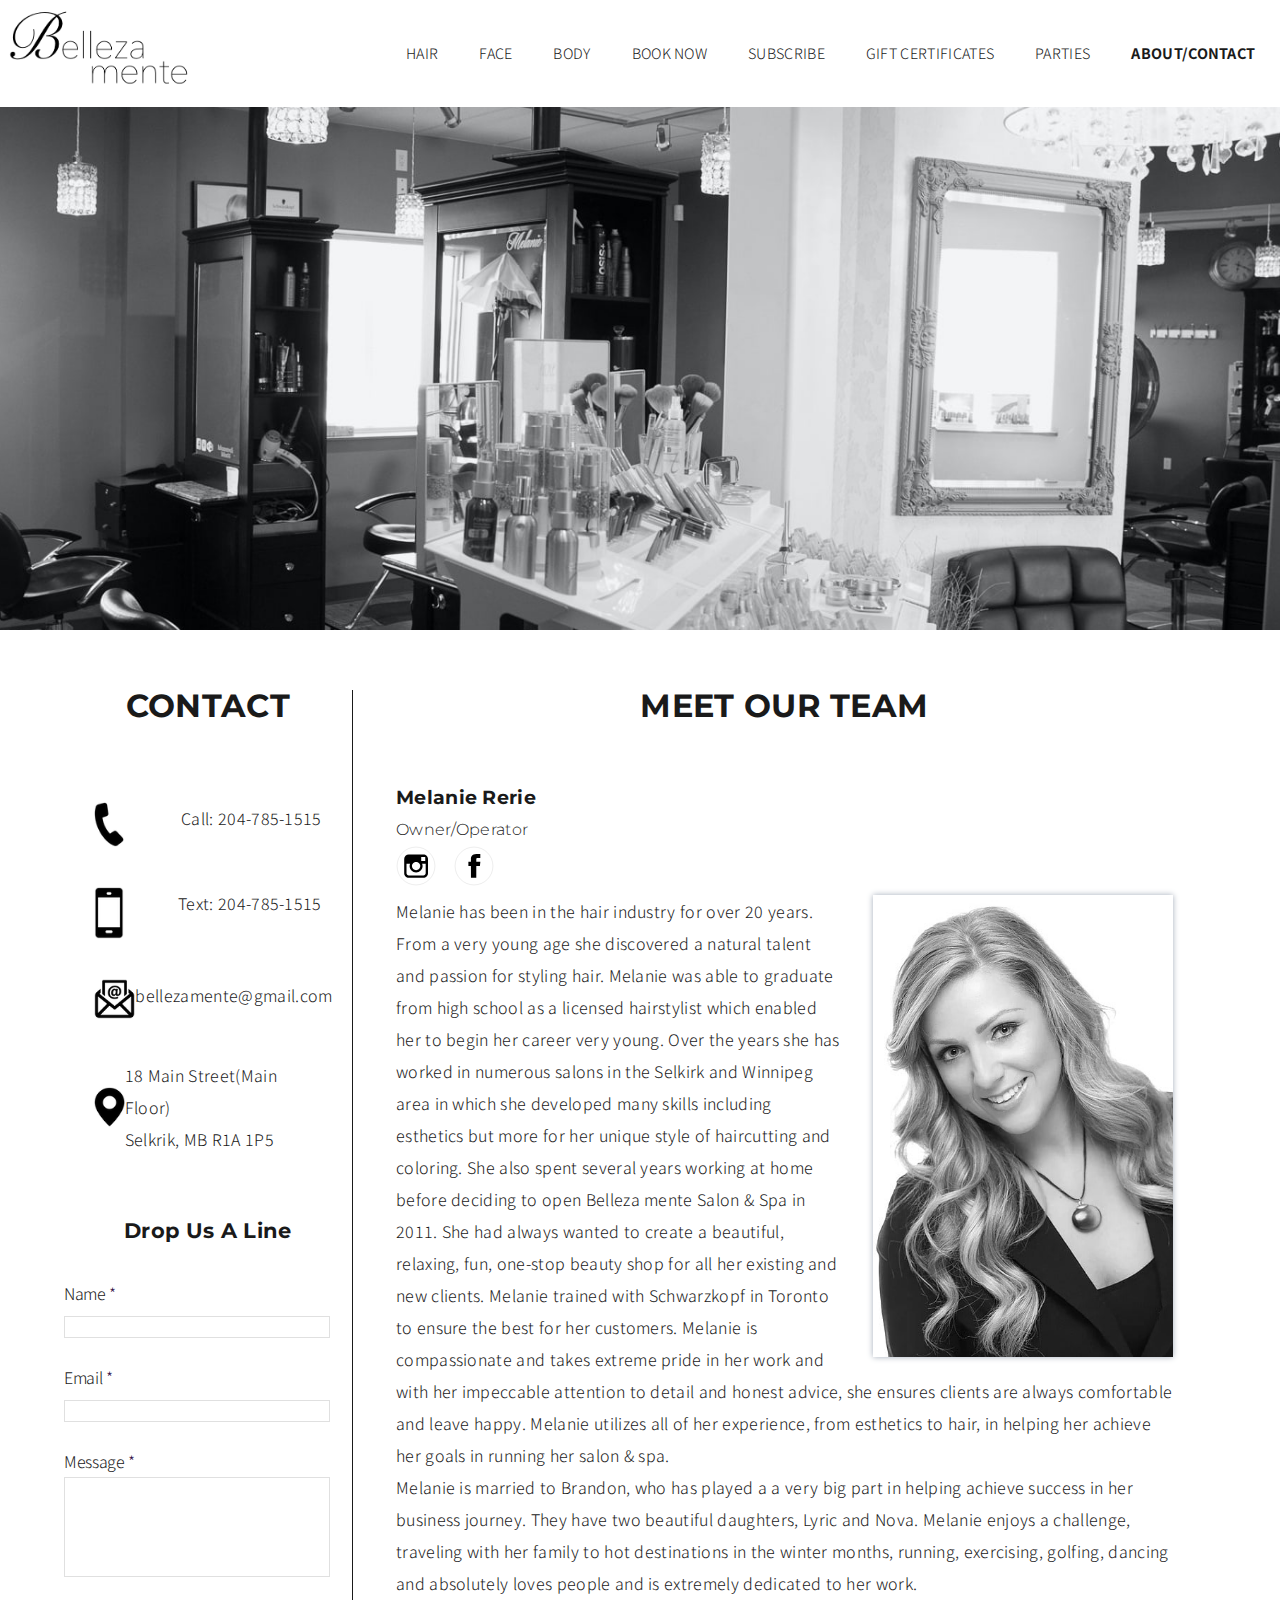
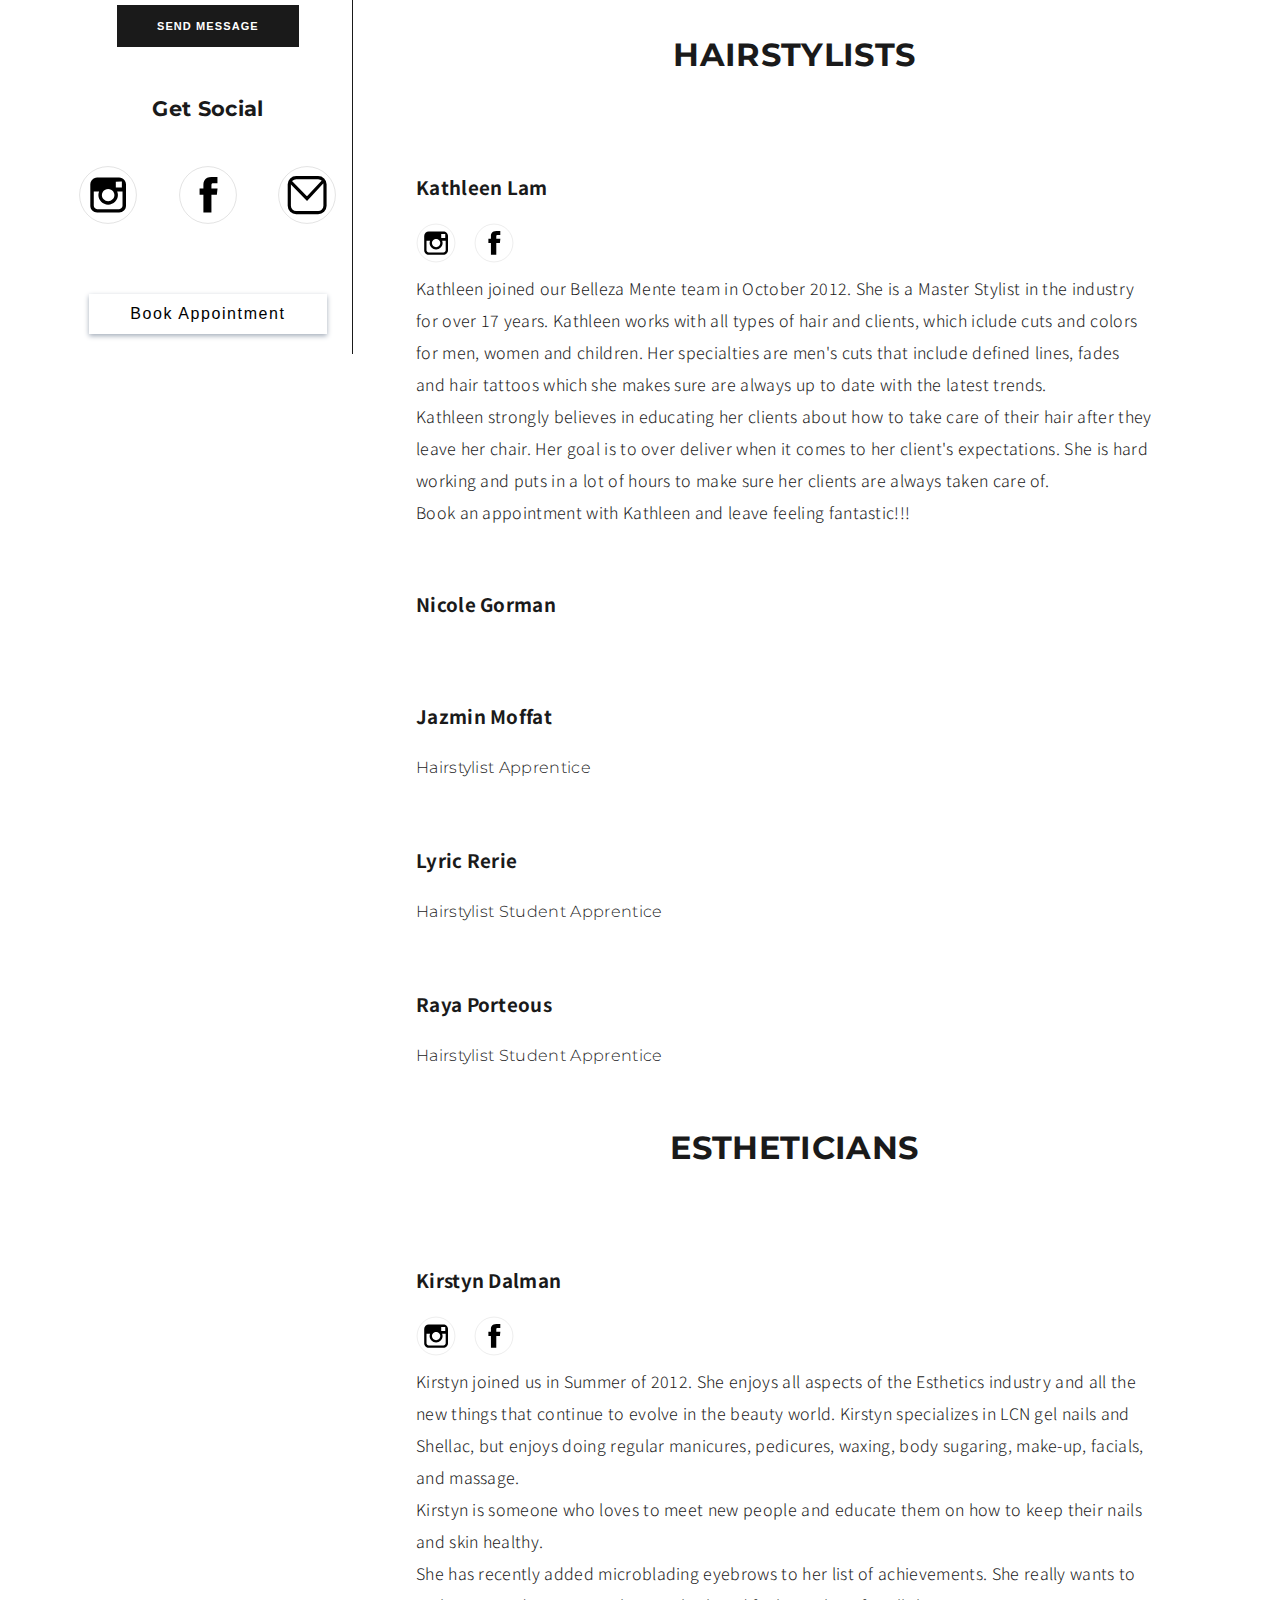
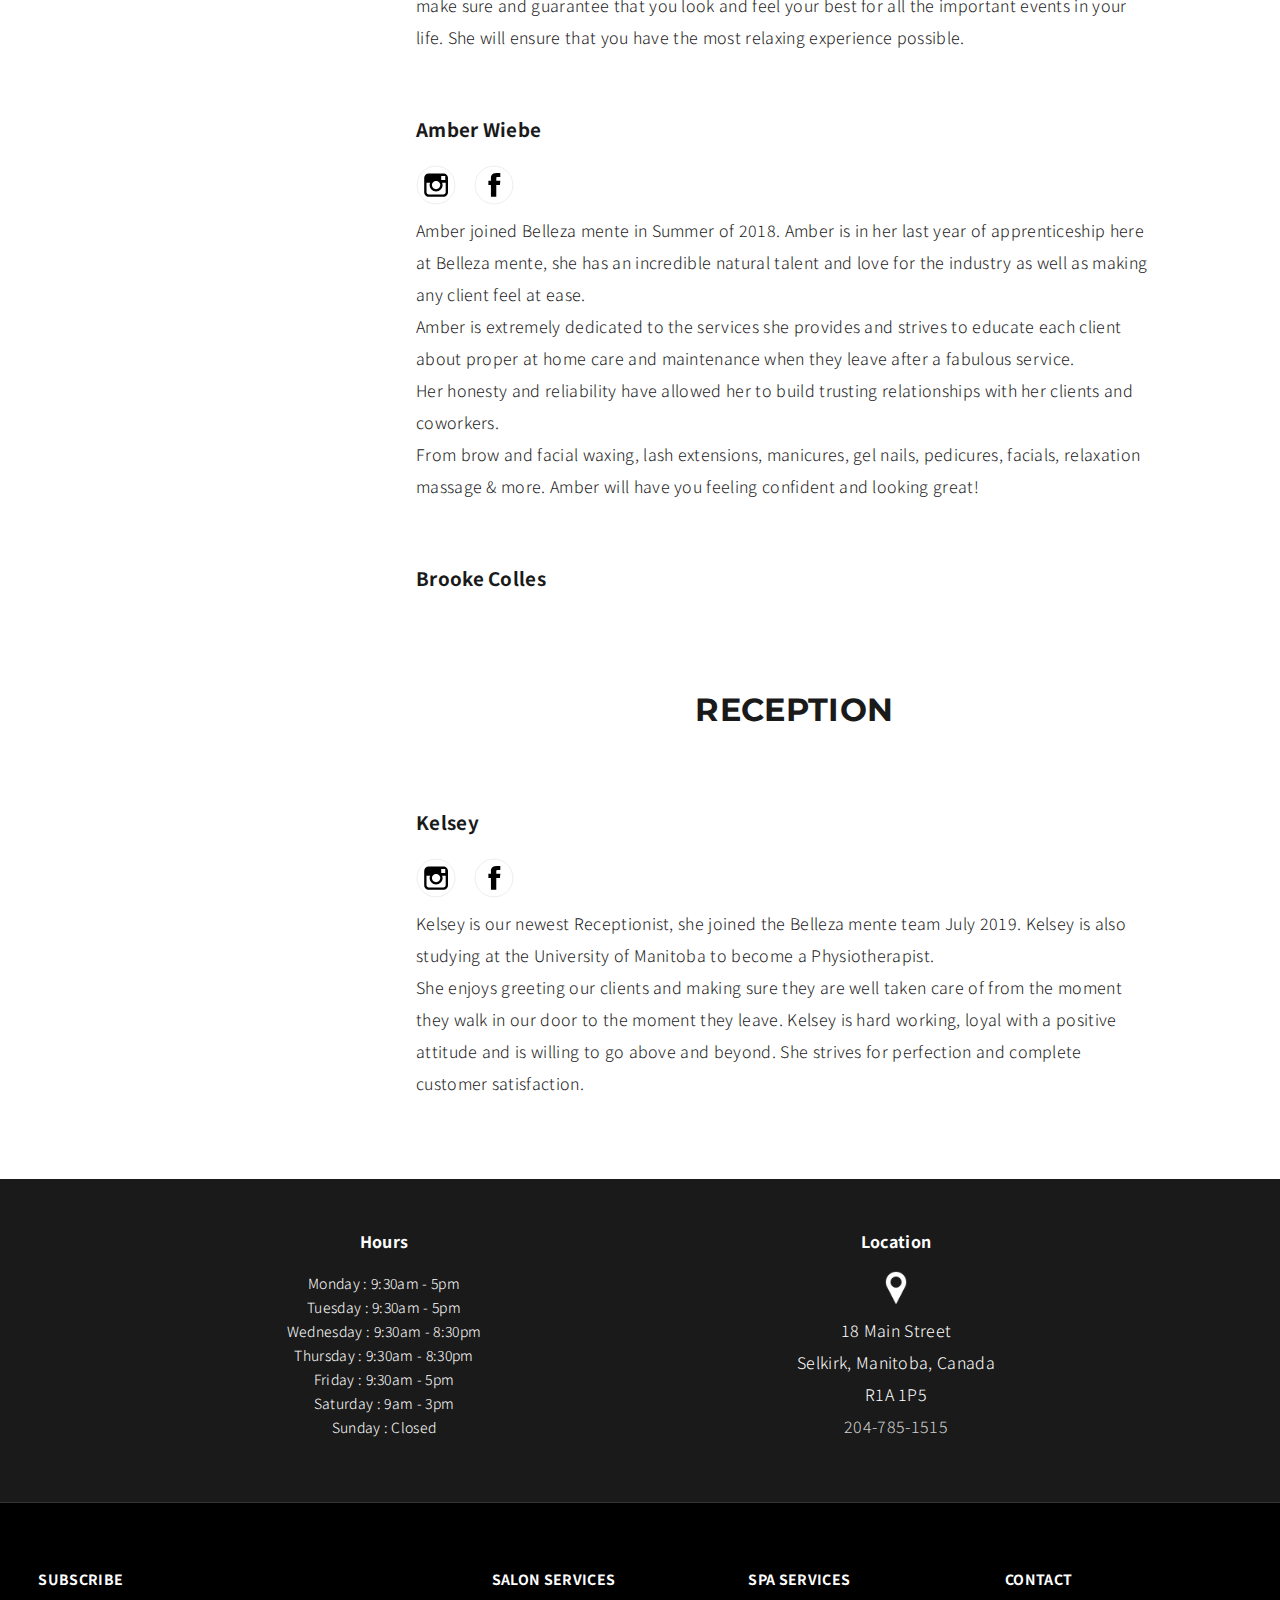
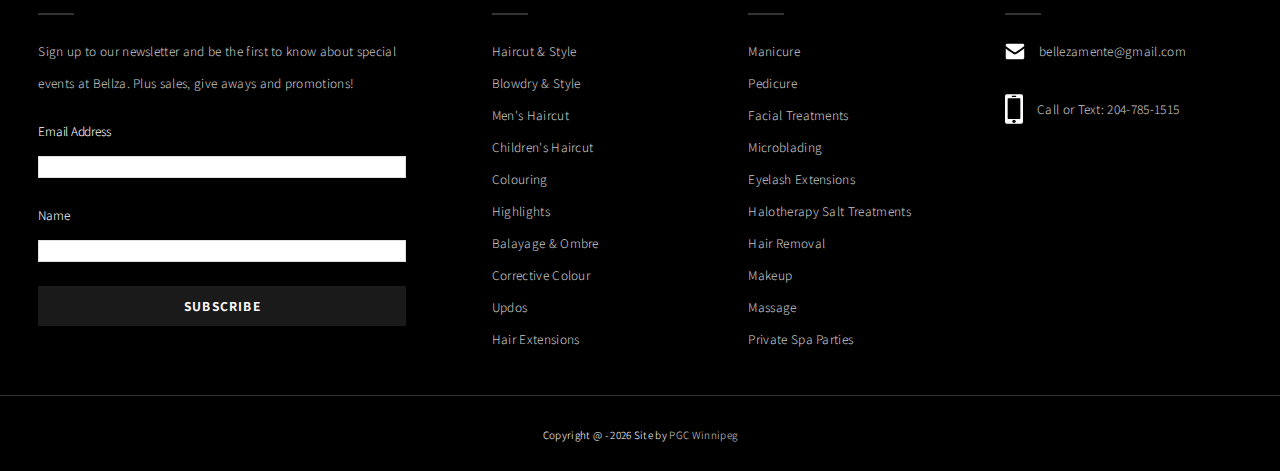
==== commit c2df44b9: "Merge pull request #5 from pennygibson/master" ====
--- a/about-contact.html
+++ b/about-contact.html
@@ -31,16 +31,15 @@
 					<li class="dropdown"><a href="#" class="linkStyle linksSubPages dropbtn">BODY</a>
 								<div class="dropdownContent studiosDropdown">
 								  <a href="hair-removal.html">HAIR REMOVAL</a>
-								  <a href="massage-and-salt-therapy.html">HALO SALT THERAPY</a>
 								  <a href="massage-and-salt-therapy.html">MASSAGE</a>
+									<a href="massage-and-salt-therapy.html">HALO SALT THERAPY</a>
 								  <a href="handsandfeet.html">HANDS &amp; FEET</a>
 								</div>
 							</li>
-					<li class="navLink"><a href="cafe.html" class="link">CAFE &amp; LOUNGE</a></li>
 					<li class="navLink"><a href="book.html" class="link">BOOK NOW</a></li>
 					<li class="navLink"><a href="book.html#subscribe" class="link">SUBSCRIBE</a></li>
 					<li class="navLink"><a href="book.html#buyGC" class="link">GIFT CERTIFICATES</a></li>
-					<li class="navLink"><a href="events-and-parties.html" class="link">PARTIES &amp; EVENTS</a></li>
+					<li class="navLink"><a href="events-and-parties.html" class="link">PARTIES</a></li>
 					<li class="navLink"><a href="about-contact.html" class="link current">ABOUT/CONTACT</a></li>
 				</ul>
 			</nav>
@@ -57,12 +56,12 @@
 								<li><a href="handsandfeet.html" class="linkStyle linksSubPages">Hands &amp; Feet</a></li>
 								<li><a href="make-up-and-facials.html" class="linkStyle linksSubPages">Makeup &amp; Facials</a></li>
 								  <li><a href="lashesandbrows.html" class="linkStyle linksSubPages">Lashes &amp; Brows</a></li>
+								
 								  <li><a href="hair-removal.html" class="linkStyle linksSubPages">Hair Removal</a></li>
-								  <li><a href="events-and-parties.html" class="linkStyle linksSubPages">Parties &amp; Events</a></li>
+								  <li><a href="events-and-parties.html" class="linkStyle linksSubPages">Parties</a></li>
 								<li><a href="book.html#subscribe" class="linkStyle linksSubPages">Subscribe</a></li>
 								<li><a href="about-contact.html" class="linkStyle linksSubPages current">About/Contact</a></li>
-								  <li><a href="cafe.html" class="linkStyle linksSubPages">Cafe &amp; Lounge</a></li>
-								<li><a href="massage-and-salt-therapy.html" class="linkStyle linksSubPages">Salt Therapy &amp; Massage</a></li>
+								<li><a href="massage-and-salt-therapy.html" class="linkStyle linksSubPages">Massage &amp; Salt Therapy</a></li>
 								
 
 							  </ul>
@@ -264,8 +263,8 @@
 							<p>Book an appointment with Kathleen and leave feeling fantastic!!!</p>
 						</div>
 						<div class="staffBio">
-							<h3 class="stylistName">Erin Grawberger</h3>
-							<div class="staffSocial">
+							<h3 class="stylistName">Nicole Gorman</h3>
+				<!--			<div class="staffSocial">
 							<a href="https://instagram.com/hairbyerin85?igshid=dtr6afavxdq" target="_blank">
 					<svg class="socialIconSvg staffInsta" width="40px" height="40px" viewBox="0 0 75 75" version="1.1" xmlns="http://www.w3.org/2000/svg" xmlns:xlink="http://www.w3.org/1999/xlink">
 					<g id="Page-1" stroke="none" stroke-width="1" fill="none" fill-rule="evenodd">
@@ -293,35 +292,28 @@
 						</g>
 					</g>
 					</svg></a>
-						</div> <!-- end staff social -->
+						</div> 
 							<p>Erin is a master hairstylist who joined our team in the fall of 2017. Her favourite thing about the hair industry is that it is constantly changing. She loves to learn about the latest techniques to make sure she is always becoming a better stylist. Her goal is to make sure she is always becoming a better stylist. her goal is to make sure every client looks and feels absolutely fabulous after they leave her chair.</p>
 							<p>She specializes in cutting, blowouts, styling, advanced color techniques, including balayage, color melting, ombre, extensions and more. Erin is also certfied in makeup artistry as well as hair removal.</p>
-							<p>She is now accepting new clients and would love to have you in her chair! Call the salon today to make an appointment.</p>
-						</div>
-						
-						<div class="staffBio">
-							<h3 class="stylistName">Lori Fuz</h3>
-							<div class="staffSocial">
-							<a href="https://www.facebook.com/profile.php?id=100040805072079" target="_blank">
-					<svg class="socialIconSvg staffInsta" width="40px" height="40px" viewBox="0 0 75 75" version="1.1" xmlns="http://www.w3.org/2000/svg" xmlns:xlink="http://www.w3.org/1999/xlink">
-					<g id="Page-1" stroke="none" stroke-width="1" fill="none" fill-rule="evenodd">
-						<g id="instagram" fill-rule="nonzero">
-							<g id="Group" transform="translate(2.000000, 2.000000)">
-								<circle id="Oval" stroke-opacity="0.145465353" stroke="#000000" cx="35.5" cy="35.5" r="35.5"></circle>
-								<g id="instagram-icon" class="iconColor" transform="translate(13.000000, 13.000000)" fill="#000000">
-									<path d="M36.3726,0.733235294 L9,0.733235294 C4.2453,0.733235294 0.3771,4.52470588 0.3771,9.18617647 L0.3771,18.1155882 L0.3771,36.0229412 C0.3771,40.6844118 4.2453,44.4758824 9,44.4758824 L36.3735,44.4758824 C41.1282,44.4758824 44.9955,40.6844118 44.9955,36.0229412 L44.9955,18.1147059 L44.9955,9.18529412 C44.9946,4.52382353 41.1273,0.733235294 36.3726,0.733235294 Z M38.8458,5.77411765 L39.8322,5.77058824 L39.8322,6.73323529 L39.8322,13.185 L32.2947,13.2088235 L32.2686,5.79529412 L38.8458,5.77411765 Z M16.3179,18.1147059 C17.7471,16.1761765 20.0655,14.9047059 22.6863,14.9047059 C25.3071,14.9047059 27.6255,16.1761765 29.0529,18.1147059 C29.9826,19.38 30.5397,20.9276471 30.5397,22.6041176 C30.5397,26.8491176 27.0135,30.3026471 22.6854,30.3026471 C18.3546,30.3026471 14.832,26.8491176 14.832,22.6041176 C14.8329,20.9276471 15.3882,19.38 16.3179,18.1147059 Z M40.6476,36.0220588 C40.6476,38.3347059 38.7297,40.2132353 36.3726,40.2132353 L9,40.2132353 C6.642,40.2132353 4.7241,38.3347059 4.7241,36.0220588 L4.7241,18.1147059 L11.3841,18.1147059 C10.809,19.5017647 10.4859,21.0167647 10.4859,22.6041176 C10.4859,29.1979412 15.9579,34.5661765 22.6863,34.5661765 C29.4138,34.5661765 34.8858,29.1979412 34.8858,22.6041176 C34.8858,21.0167647 34.5609,19.5017647 33.9858,18.1147059 L40.6476,18.1147059 L40.6476,36.0220588 Z" id="Shape"></path>
-								</g>
-							</g>
-						</g>
-					</g>
-				</svg>
-				</a>
-						</div> <!-- end staff social -->
-							<p>Lori joined our Belleza mente team March of 2019. Lori graduated from The Aveda Institute in 2015 and is a certified Red Seal Hairstylist. Lori has been doing hair for over five years and is extremely passionate about hair. She'll make sure you're up to date with the newest trends!</p>
-							<p>Lori strongly believes in educating her clients about how to take care of their hair after they leave her chair with the right tools and products.</p>
-							<p>Her goal is to exceed her clients expectations and leave them feeling fabulous and well taken care of at the end of every visit. We're excited to have Lori a part of the Belleza mente team. She is now accepting new clients.</p>
-						</div>
-						<h1 class="contactHeader bottomSpacer staffTitle">ESTHETICIANS</h1>
+							<p>She is now accepting new clients and would love to have you in her chair! Call the salon today to make an appointment.</p> --> 
+						</div>
+						<div class="staffBio">
+							<h3 class="stylistName">Jazmin Moffat</h3>
+							<p class="stylistTitle">Hairstylist Apprentice</p>
+						</div>
+						<div class="staffBio">
+							<h3 class="stylistName">Lyric Rerie</h3>
+							<p class="stylistTitle">Hairstylist Student Apprentice</p>
+							
+						</div>
+						<div class="staffBio">
+							<h3 class="stylistName">Raya Porteous</h3>
+							<p class="stylistTitle">Hairstylist Student Apprentice</p>
+						</div>
+						
+						
+							<h1 class="contactHeader bottomSpacer staffTitle">ESTHETICIANS</h1>
+						
 						<div class="staffBio">
 							<h3 class="stylistName">Kirstyn Dalman</h3>
 							<div class="staffSocial">
@@ -394,76 +386,14 @@
 							<p>From brow and facial waxing, lash extensions, manicures, gel nails, pedicures, facials, relaxation massage &amp; more. Amber will have you feeling confident and looking great!</p>
 						</div>
 						<div class="staffBio">
-							<h3 class="stylistName">Maybel Murray</h3>
-							<div class="staffSocial">
-							<a href="https://instagram.com/esthetics.by.maybel?igshid=op2nnneylyh0" target="_blank">
-					<svg class="socialIconSvg staffInsta" width="40px" height="40px" viewBox="0 0 75 75" version="1.1" xmlns="http://www.w3.org/2000/svg" xmlns:xlink="http://www.w3.org/1999/xlink">
-					<g id="Page-1" stroke="none" stroke-width="1" fill="none" fill-rule="evenodd">
-						<g id="instagram" fill-rule="nonzero">
-							<g id="Group" transform="translate(2.000000, 2.000000)">
-								<circle id="Oval" stroke-opacity="0.145465353" stroke="#000000" cx="35.5" cy="35.5" r="35.5"></circle>
-								<g id="instagram-icon" class="iconColor" transform="translate(13.000000, 13.000000)" fill="#000000">
-									<path d="M36.3726,0.733235294 L9,0.733235294 C4.2453,0.733235294 0.3771,4.52470588 0.3771,9.18617647 L0.3771,18.1155882 L0.3771,36.0229412 C0.3771,40.6844118 4.2453,44.4758824 9,44.4758824 L36.3735,44.4758824 C41.1282,44.4758824 44.9955,40.6844118 44.9955,36.0229412 L44.9955,18.1147059 L44.9955,9.18529412 C44.9946,4.52382353 41.1273,0.733235294 36.3726,0.733235294 Z M38.8458,5.77411765 L39.8322,5.77058824 L39.8322,6.73323529 L39.8322,13.185 L32.2947,13.2088235 L32.2686,5.79529412 L38.8458,5.77411765 Z M16.3179,18.1147059 C17.7471,16.1761765 20.0655,14.9047059 22.6863,14.9047059 C25.3071,14.9047059 27.6255,16.1761765 29.0529,18.1147059 C29.9826,19.38 30.5397,20.9276471 30.5397,22.6041176 C30.5397,26.8491176 27.0135,30.3026471 22.6854,30.3026471 C18.3546,30.3026471 14.832,26.8491176 14.832,22.6041176 C14.8329,20.9276471 15.3882,19.38 16.3179,18.1147059 Z M40.6476,36.0220588 C40.6476,38.3347059 38.7297,40.2132353 36.3726,40.2132353 L9,40.2132353 C6.642,40.2132353 4.7241,38.3347059 4.7241,36.0220588 L4.7241,18.1147059 L11.3841,18.1147059 C10.809,19.5017647 10.4859,21.0167647 10.4859,22.6041176 C10.4859,29.1979412 15.9579,34.5661765 22.6863,34.5661765 C29.4138,34.5661765 34.8858,29.1979412 34.8858,22.6041176 C34.8858,21.0167647 34.5609,19.5017647 33.9858,18.1147059 L40.6476,18.1147059 L40.6476,36.0220588 Z" id="Shape"></path>
-								</g>
-							</g>
-						</g>
-					</g>
-				</svg>
-				</a>
-				
-				<a href="https://www.facebook.com/maybel.murray" target="_blank"><svg class="socialIconSvg" width="40px" height="40px" viewBox="0 0 75 75" version="1.1" xmlns="http://www.w3.org/2000/svg" xmlns:xlink="http://www.w3.org/1999/xlink">
-					<g id="Page-1" stroke="none" stroke-width="1" fill="none" fill-rule="evenodd">
-						<g id="facebook">
-							<g id="Group" transform="translate(2.000000, 2.000000)">
-								<circle id="Oval" stroke-opacity="0.145465353" stroke="#000000" fill-rule="nonzero" cx="35.5" cy="35.5" r="35.5"></circle>
-								<g id="facebook-icon-white-copy" class="iconColor" transform="translate(24.000000, 13.000000)" fill="#000000">
-									<path d="M23.43,14.4541837 L15.785,14.4541837 L15.785,9.8494898 C15.785,8.12020408 17.033,7.71704082 17.912,7.71704082 L23.307,7.71704082 L23.307,0.114795918 L15.877,0.0881632653 C7.629,0.0881632653 5.752,5.75816327 5.752,9.38663265 L5.752,14.4541837 L0.982,14.4541837 L0.982,22.2878571 L5.752,22.2878571 L5.752,44.4544898 L15.785,44.4544898 C15.785,44.4544898 15.785,32.2218367 15.785,22.2878571 L22.555,22.2878571 L23.43,14.4541837 Z" id="Path"></path>
-								</g>
-							</g>
-						</g>
-					</g>
-					</svg></a>
-						</div> <!-- end staff social -->
+							<h3 class="stylistName">Brooke Colles</h3>
+							
 							<p></p>
 						</div>
 						
-						<div class="staffBio">
-							<h1 class="contactHeader bottomSpacer staffTitle">RECEPTION/ MANAGER</h1>
-							<h3 class="stylistName">Colleen Otto</h3>
-							<h5>Reception Manager</h5>
-							<div class="staffSocial">
-							<a href="https://instagram.com/colleen_otto?igshid=7t8sjpymrt8t" target="_blank">
-					<svg class="socialIconSvg staffInsta" width="40px" height="40px" viewBox="0 0 75 75" version="1.1" xmlns="http://www.w3.org/2000/svg" xmlns:xlink="http://www.w3.org/1999/xlink">
-					<g id="Page-1" stroke="none" stroke-width="1" fill="none" fill-rule="evenodd">
-						<g id="instagram" fill-rule="nonzero">
-							<g id="Group" transform="translate(2.000000, 2.000000)">
-								<circle id="Oval" stroke-opacity="0.145465353" stroke="#000000" cx="35.5" cy="35.5" r="35.5"></circle>
-								<g id="instagram-icon" class="iconColor" transform="translate(13.000000, 13.000000)" fill="#000000">
-									<path d="M36.3726,0.733235294 L9,0.733235294 C4.2453,0.733235294 0.3771,4.52470588 0.3771,9.18617647 L0.3771,18.1155882 L0.3771,36.0229412 C0.3771,40.6844118 4.2453,44.4758824 9,44.4758824 L36.3735,44.4758824 C41.1282,44.4758824 44.9955,40.6844118 44.9955,36.0229412 L44.9955,18.1147059 L44.9955,9.18529412 C44.9946,4.52382353 41.1273,0.733235294 36.3726,0.733235294 Z M38.8458,5.77411765 L39.8322,5.77058824 L39.8322,6.73323529 L39.8322,13.185 L32.2947,13.2088235 L32.2686,5.79529412 L38.8458,5.77411765 Z M16.3179,18.1147059 C17.7471,16.1761765 20.0655,14.9047059 22.6863,14.9047059 C25.3071,14.9047059 27.6255,16.1761765 29.0529,18.1147059 C29.9826,19.38 30.5397,20.9276471 30.5397,22.6041176 C30.5397,26.8491176 27.0135,30.3026471 22.6854,30.3026471 C18.3546,30.3026471 14.832,26.8491176 14.832,22.6041176 C14.8329,20.9276471 15.3882,19.38 16.3179,18.1147059 Z M40.6476,36.0220588 C40.6476,38.3347059 38.7297,40.2132353 36.3726,40.2132353 L9,40.2132353 C6.642,40.2132353 4.7241,38.3347059 4.7241,36.0220588 L4.7241,18.1147059 L11.3841,18.1147059 C10.809,19.5017647 10.4859,21.0167647 10.4859,22.6041176 C10.4859,29.1979412 15.9579,34.5661765 22.6863,34.5661765 C29.4138,34.5661765 34.8858,29.1979412 34.8858,22.6041176 C34.8858,21.0167647 34.5609,19.5017647 33.9858,18.1147059 L40.6476,18.1147059 L40.6476,36.0220588 Z" id="Shape"></path>
-								</g>
-							</g>
-						</g>
-					</g>
-				</svg>
-				</a>
-				
-				<a href="https://www.facebook.com/colleen.otto1" target="_blank"><svg class="socialIconSvg" width="40px" height="40px" viewBox="0 0 75 75" version="1.1" xmlns="http://www.w3.org/2000/svg" xmlns:xlink="http://www.w3.org/1999/xlink">
-					<g id="Page-1" stroke="none" stroke-width="1" fill="none" fill-rule="evenodd">
-						<g id="facebook">
-							<g id="Group" transform="translate(2.000000, 2.000000)">
-								<circle id="Oval" stroke-opacity="0.145465353" stroke="#000000" fill-rule="nonzero" cx="35.5" cy="35.5" r="35.5"></circle>
-								<g id="facebook-icon-white-copy" class="iconColor" transform="translate(24.000000, 13.000000)" fill="#000000">
-									<path d="M23.43,14.4541837 L15.785,14.4541837 L15.785,9.8494898 C15.785,8.12020408 17.033,7.71704082 17.912,7.71704082 L23.307,7.71704082 L23.307,0.114795918 L15.877,0.0881632653 C7.629,0.0881632653 5.752,5.75816327 5.752,9.38663265 L5.752,14.4541837 L0.982,14.4541837 L0.982,22.2878571 L5.752,22.2878571 L5.752,44.4544898 L15.785,44.4544898 C15.785,44.4544898 15.785,32.2218367 15.785,22.2878571 L22.555,22.2878571 L23.43,14.4541837 Z" id="Path"></path>
-								</g>
-							</g>
-						</g>
-					</g>
-					</svg></a>
-						</div> <!-- end staff social -->
-							<p>Colleen is our cheerful receptionist, who first joined our team in the summer of 2012; almost the very beginnings of Belleza mente salon and spa.</p>
-							<p>Her warm smile and bubbly charm are so contagious that you'll always want to come back. Colleen's attention to detail will ensure that you are taken care of from the moment you book your appointment until you walk out the door looking and feeling fabulous. Colleen is a perfect fit for Belleza mente as she adds professionalism and warmth from the moment you walk through our doors. We know you will love her as much as we do.</p>
-						</div>
-						<div class="staffBio">
+						
+						<div class="staffBio">
+							<h1 class="contactHeader bottomSpacer staffTitle">RECEPTION</h1>
 							<h3 class="stylistName">Kelsey</h3>
 							<div class="staffSocial">
 							<a href="https://instagram.com/kelseydutka?igshid=qs4a35apn03y" target="_blank">
@@ -504,13 +434,13 @@
 			<div class="upperFooter">
 			
 				<div class="locationSet">
-					<h3>Salon &amp; Spa Hours</h3>
+					<h3>Hours</h3>
 					<div class="officeHours">
-						<p class="hours">Monday : 9am - 5pm</p>
-						<p class="hours">Tuesday : 9am - 5pm</p>
-						<p class="hours">Wednesday : 9am - 9pm</p>
-						<p class="hours">Thursday : 9am - 9pm</p>
-						<p class="hours">Friday : 9am - 5pm</p>
+						<p class="hours">Monday : 9:30am - 5pm</p>
+						<p class="hours">Tuesday : 9:30am - 5pm</p>
+						<p class="hours">Wednesday : 9:30am - 8:30pm</p>
+						<p class="hours">Thursday : 9:30am - 8:30pm</p>
+						<p class="hours">Friday : 9:30am - 5pm</p>
 						<p class="hours">Saturday : 9am - 3pm</p>
 						<p class="hours">Sunday : Closed</p>
 					</div>
@@ -522,18 +452,6 @@
 					<p>Selkirk, Manitoba, Canada</p>
 					<p>R1A 1P5</p>
 					<p><a href="tel:2047851515">204-785-1515</a></p>
-				</div>
-				<div class="locationSet">
-					<h3>Café &amp; Lounge Hours</h3>
-					<div class="officeHours">
-						<p class="hours">Monday : 9am - 5pm</p>
-						<p class="hours">Tuesday : 9am - 5pm</p>
-						<p class="hours">Wednesday : 9am - 9pm</p>
-						<p class="hours">Thursday : 9am - 9pm</p>
-						<p class="hours">Friday : 9am - 5pm</p>
-						<p class="hours">Saturday : 9am - 3pm</p>
-						<p class="hours">Sunday : Closed</p>
-					</div>
 				</div>
 			</div>
 			<div class="lowerFooterContainer"> 
--- a/main.css
+++ b/main.css
@@ -423,8 +423,23 @@
 }
 .welcomeText{
 	width: 50%;
-	margin: 60px auto;
-	text-align:center;
+	margin: 40px auto;
+	text-align:center;
+}
+.welcomeText h2{
+	padding-bottom:20px;
+}
+.welcomeText h3{
+	padding:12px 0;
+}
+.welcomeText p{
+	padding: 8px 0;
+}
+.covid{
+	text-decoration:underline;
+}
+.update{
+	text-align:left;
 }
 .productLinesHeadline{
 	text-align:center;
@@ -453,7 +468,7 @@
 
 .upperFooter{
 	display: flex;
-	width: 90%;
+	width: 80%;
 	margin: 0 auto;
 	justify-content:space-between;
 	color: white;
@@ -474,7 +489,8 @@
 }
 
 .officeHours p{
-	font-size:10px;
+	font-size:14px;
+	padding:2px 0;
 }
 .mapIcon{
 	max-height: 34px;
@@ -535,7 +551,7 @@
 	align-self:center;
 	padding-left:14px;
 }
-footer a:hover{
+footer a:hover, .linkHover:hover{
 	background: -webkit-linear-gradient( left,#232FAE,#A51FBC);
   	-webkit-background-clip: text;
 	-webkit-text-fill-color: transparent;
@@ -687,6 +703,7 @@
 	margin:0;
 	padding:10px;
 	flex:1;
+	align-self: center;
 }
 /******************************
 HANDS AND FEET PAGE
@@ -800,6 +817,9 @@
 .makeup1, .makeup2, makeup3, .massage1, .massage2, .massage3, .waxing1, .waxing2, .waxing3, .party1, .party2, .party3{
 	background-size:cover;
 	background-position:center;
+}
+.linkHover{
+	font-style:italic;
 }
 .makeup1{
 	background-image:url(images/facial.jpg);
@@ -933,6 +953,7 @@
 }
 .staffTitle{
 	padding-left:20px;
+	width:100%;
 }
 .melImage{
 	align-self:center;
@@ -956,6 +977,7 @@
 	flex-direction:column;
 	justify-content:center;
 	padding:20px;
+	width:100%;
 	
 }
 .staffBio img{
@@ -971,7 +993,7 @@
 	grid-row: 1 / 3;
 }
 .party2{
-	background-image:url(images/yoga-class.jpg);
+	background-image:url(images/spa-girls.jpeg) ;
 	grid-column:1 / 2;
 	grid-row: 3 / 4;
 }
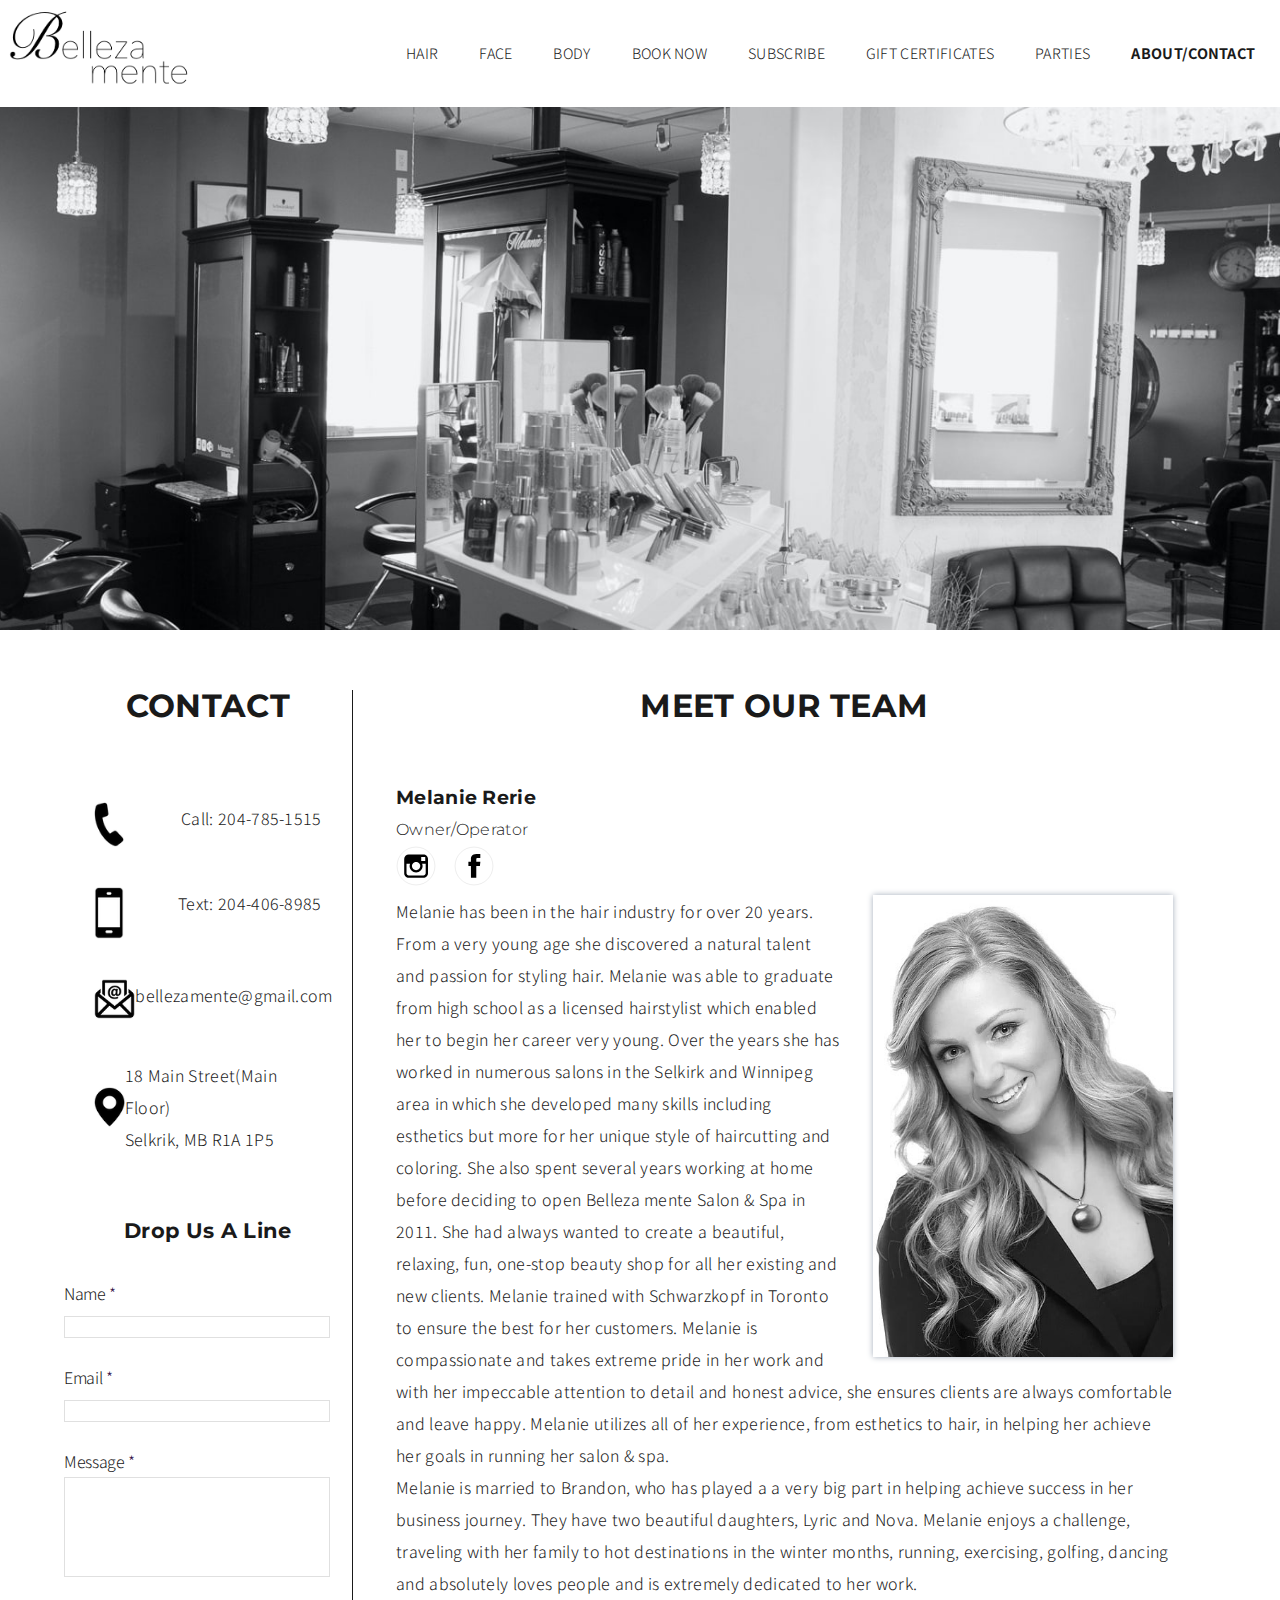
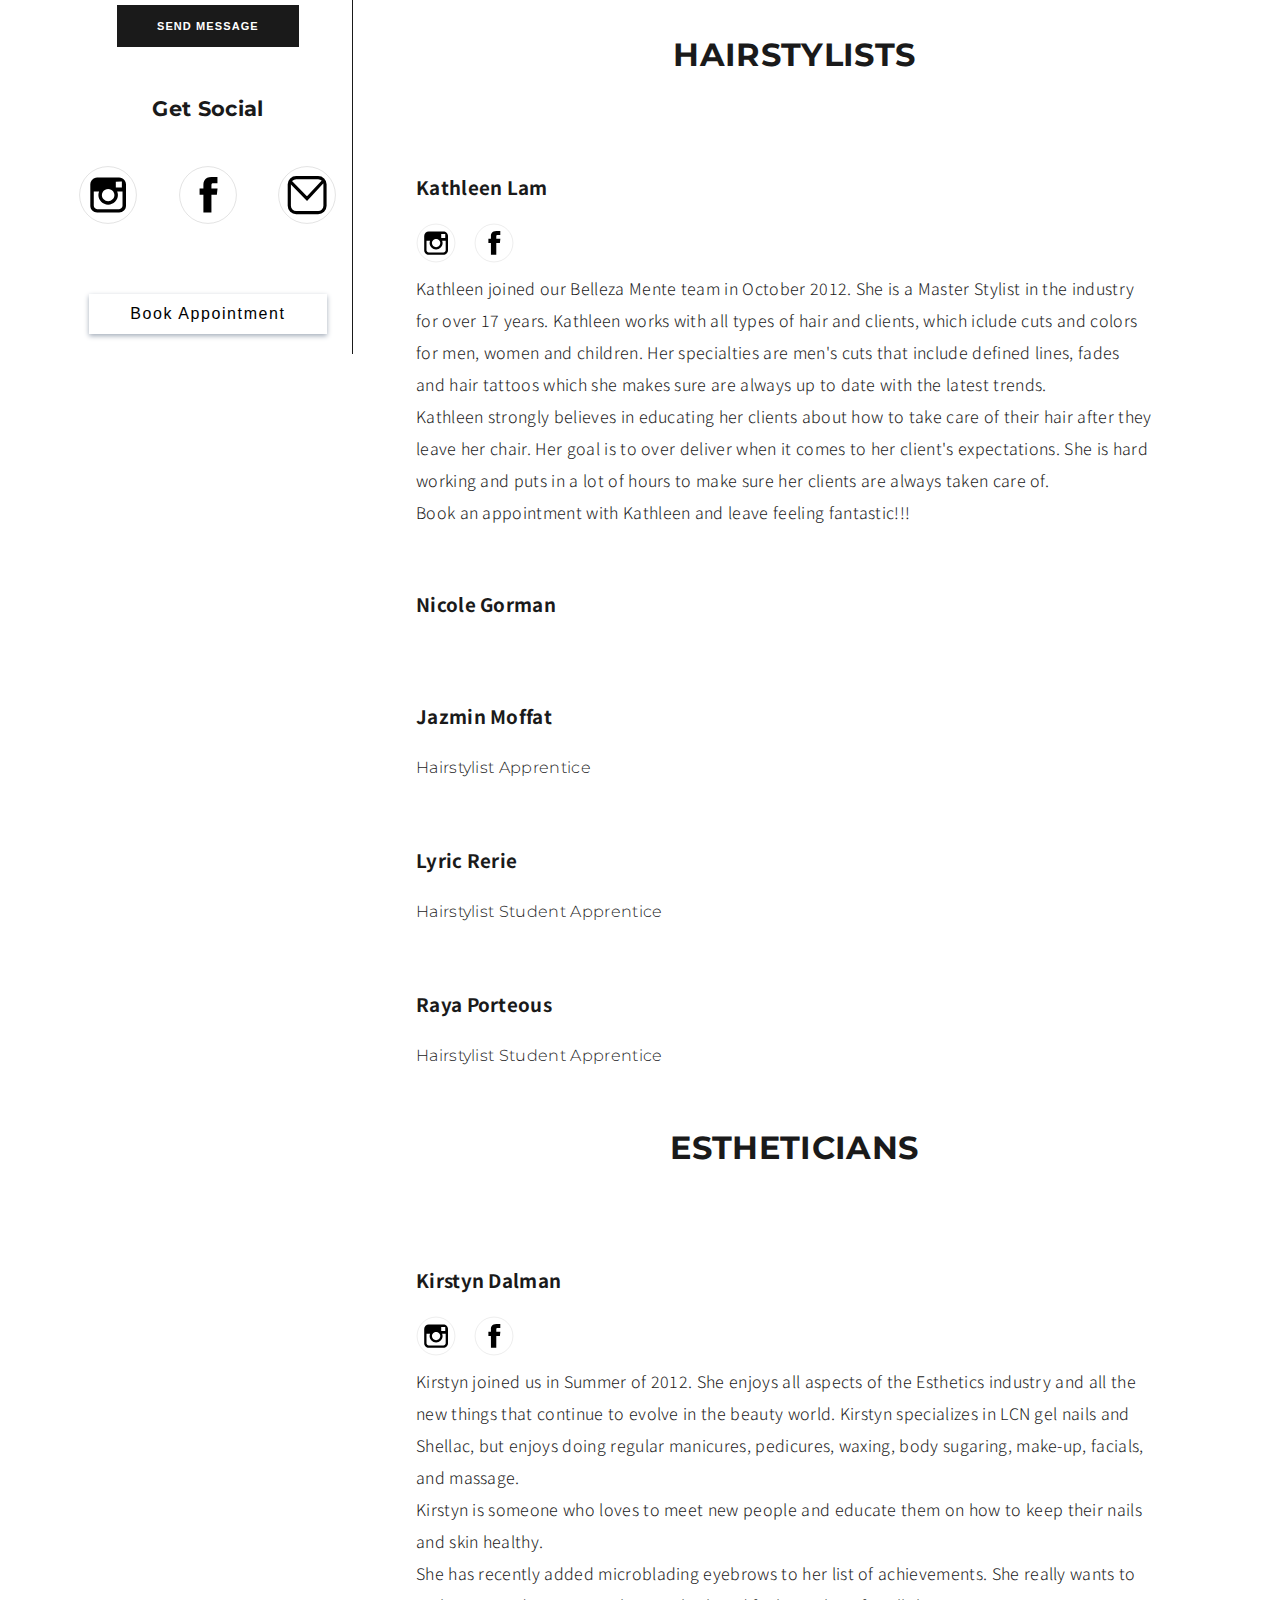
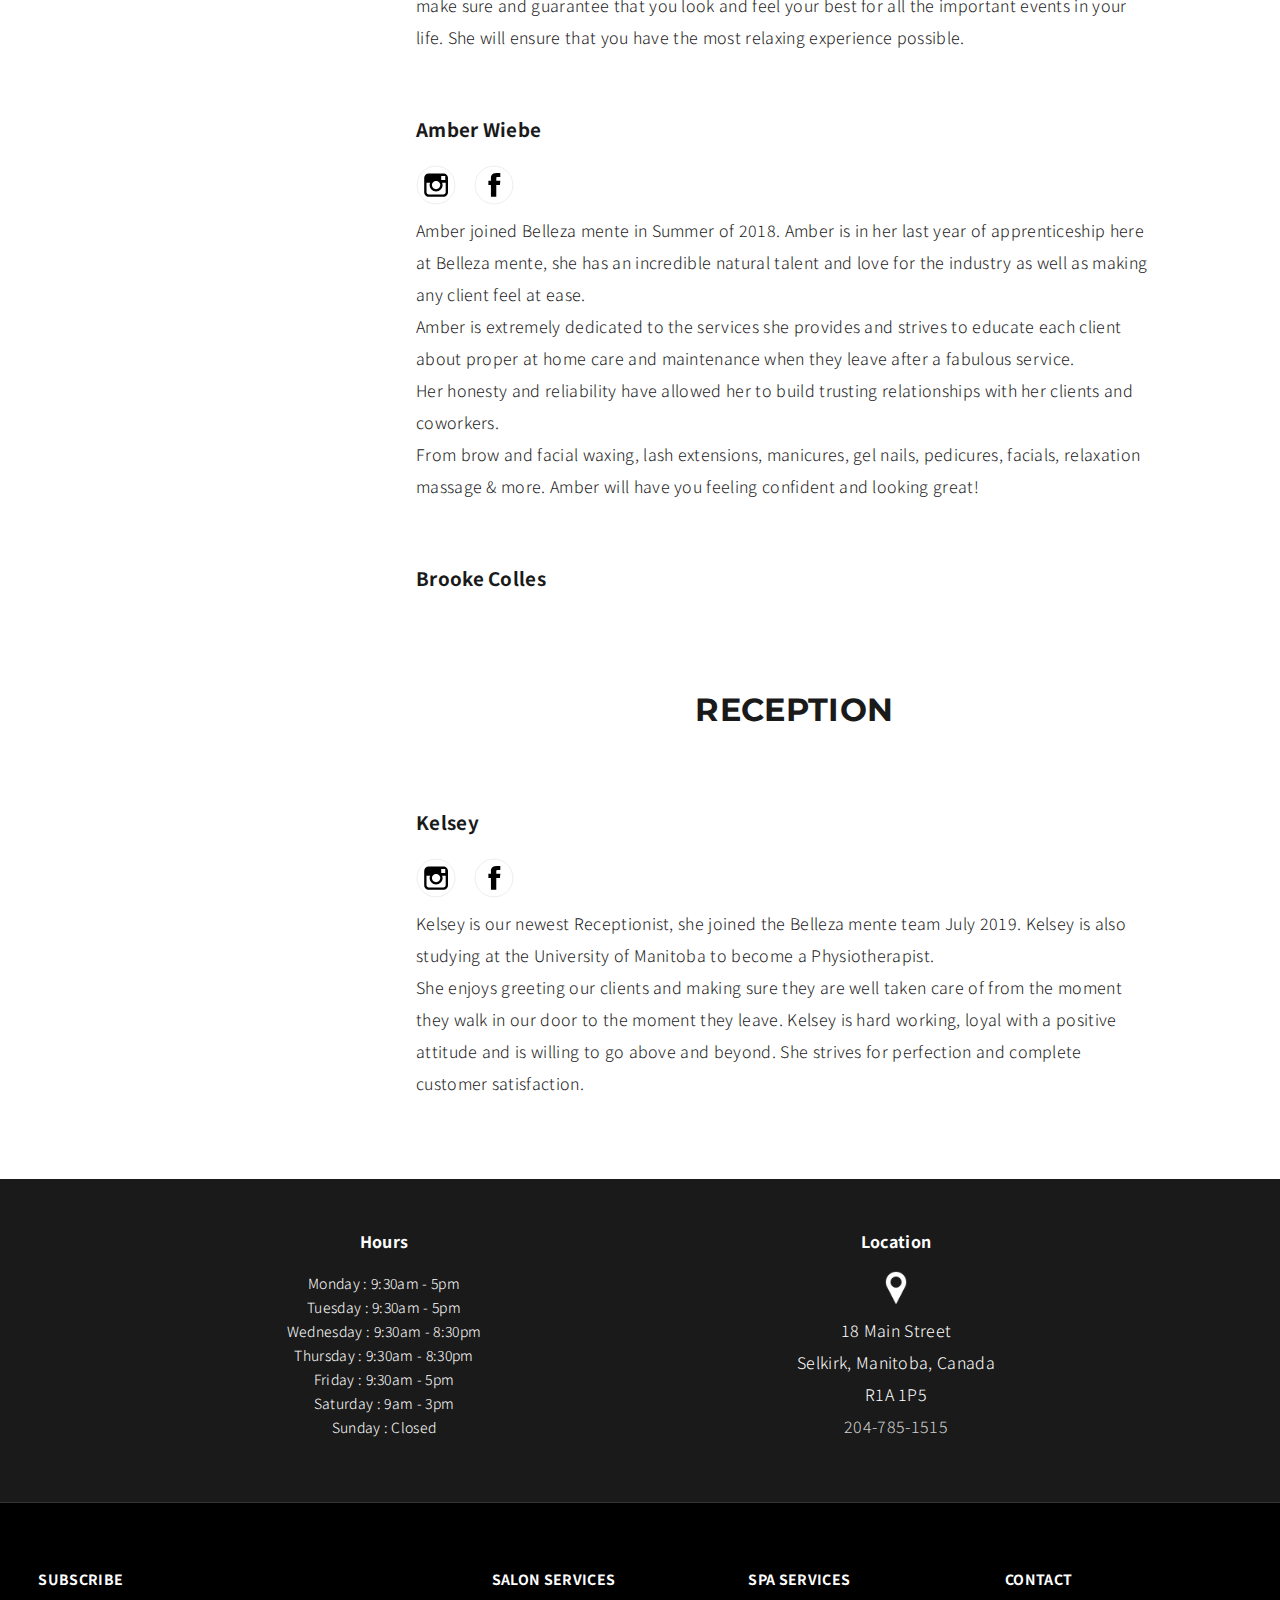
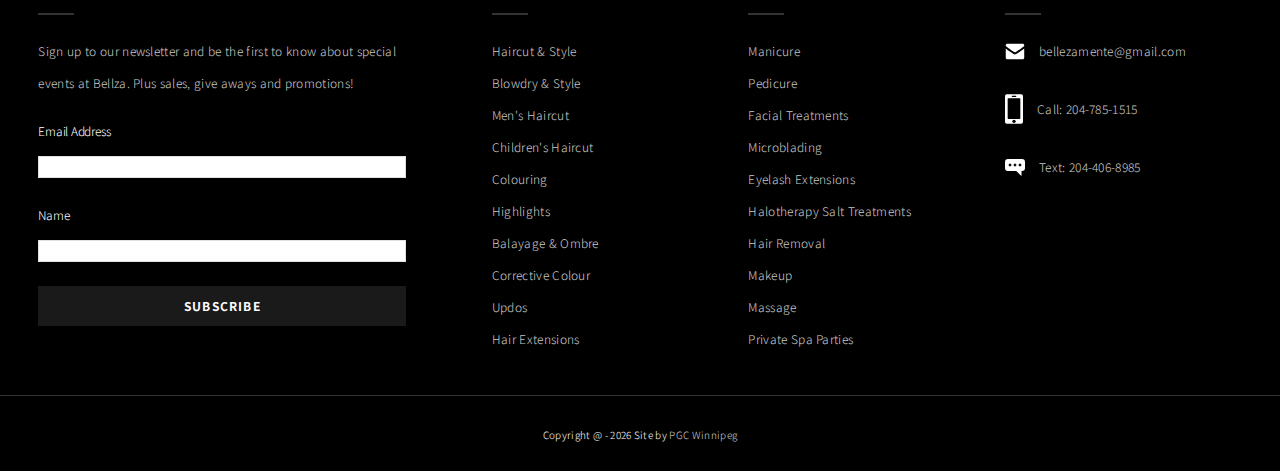
==== commit acedc204: "new text message number update" ====
--- a/about-contact.html
+++ b/about-contact.html
@@ -81,7 +81,7 @@
 					</div>
 					<div class="contactInfo">
 						<img src="images/text-belleza-salon-spa.png" class="phoneImage">
-						<p>Text: 204-785-1515</p>
+						<p>Text: 204-406-8985</p>
 					</div>
 					<div class="contactInfo">
 						<img src="images/email-belleza-mente.png" class="emailImage">
@@ -542,12 +542,24 @@
 									</g>
 								</g>
 							</svg>
-							<p><a href="tel:1-204-785-1515">Call or Text: 204-785-1515</a></p>
+							<p><a href="tel:1-204-785-1515">Call: 204-785-1515</a></p>
 						
 						</div>
 						<div class="emailFooter phoneFooter">
-							<div><span id='MTU3NjI5NTA4NTUxNw==' /><script src='https://c2t.zwt.co/click-to-text?r=MjA0Nzg1MTUxNQ==&m=&s=U21hbGw=&t=Y3VzdG9t&cb=cmdiKDI1NSUyQyUyMDI1NSUyQyUyMDI1NSk=&cf=cmdiKDAlMkMlMjAwJTJDJTIwMCk=&did=MTU3NjI5NTA4NTUxNw=='></script>
-							</div>
+							<svg width="20px" height="17px" viewBox="0 0 20 17" version="1.1" xmlns="http://www.w3.org/2000/svg" xmlns:xlink="http://www.w3.org/1999/xlink">
+    						<g id="Page-1" stroke="none" stroke-width="1" fill="none" fill-rule="evenodd">
+								<g id="text-icon" transform="translate(-3.000000, -7.000000)" fill-rule="nonzero">
+            					<g id="Group" transform="translate(3.000000, 7.000000)">
+                				<rect id="Rectangle" stroke="#FFFFFF" stroke-width="2" fill="#FFFFFF" x="1" y="1" width="18" height="10" rx="2"></rect>
+                				<circle id="Oval" stroke="#000000" fill="#000000" cx="5" cy="6" r="1"></circle>
+                				<circle id="Oval-Copy" stroke="#000000" fill="#000000" cx="10" cy="6" r="1"></circle>
+                				<circle id="Oval-Copy-2" stroke="#000000" fill="#000000" cx="15" cy="6" r="1"></circle>
+                				<polygon id="Triangle" stroke="#FFFFFF" fill="#FFFFFF" transform="translate(14.034596, 14.034372) rotate(179.000000) translate(-14.034596, -14.034372) " points="12.0869534 12.0346002 16.0345962 16.0341433 12.0345962 16.0341433"></polygon>
+            					</g>
+        						</g>
+    						</g>
+							</svg>
+								<p>Text: 204-406-8985</p>
 						</div>
 					</div>
 				</div>
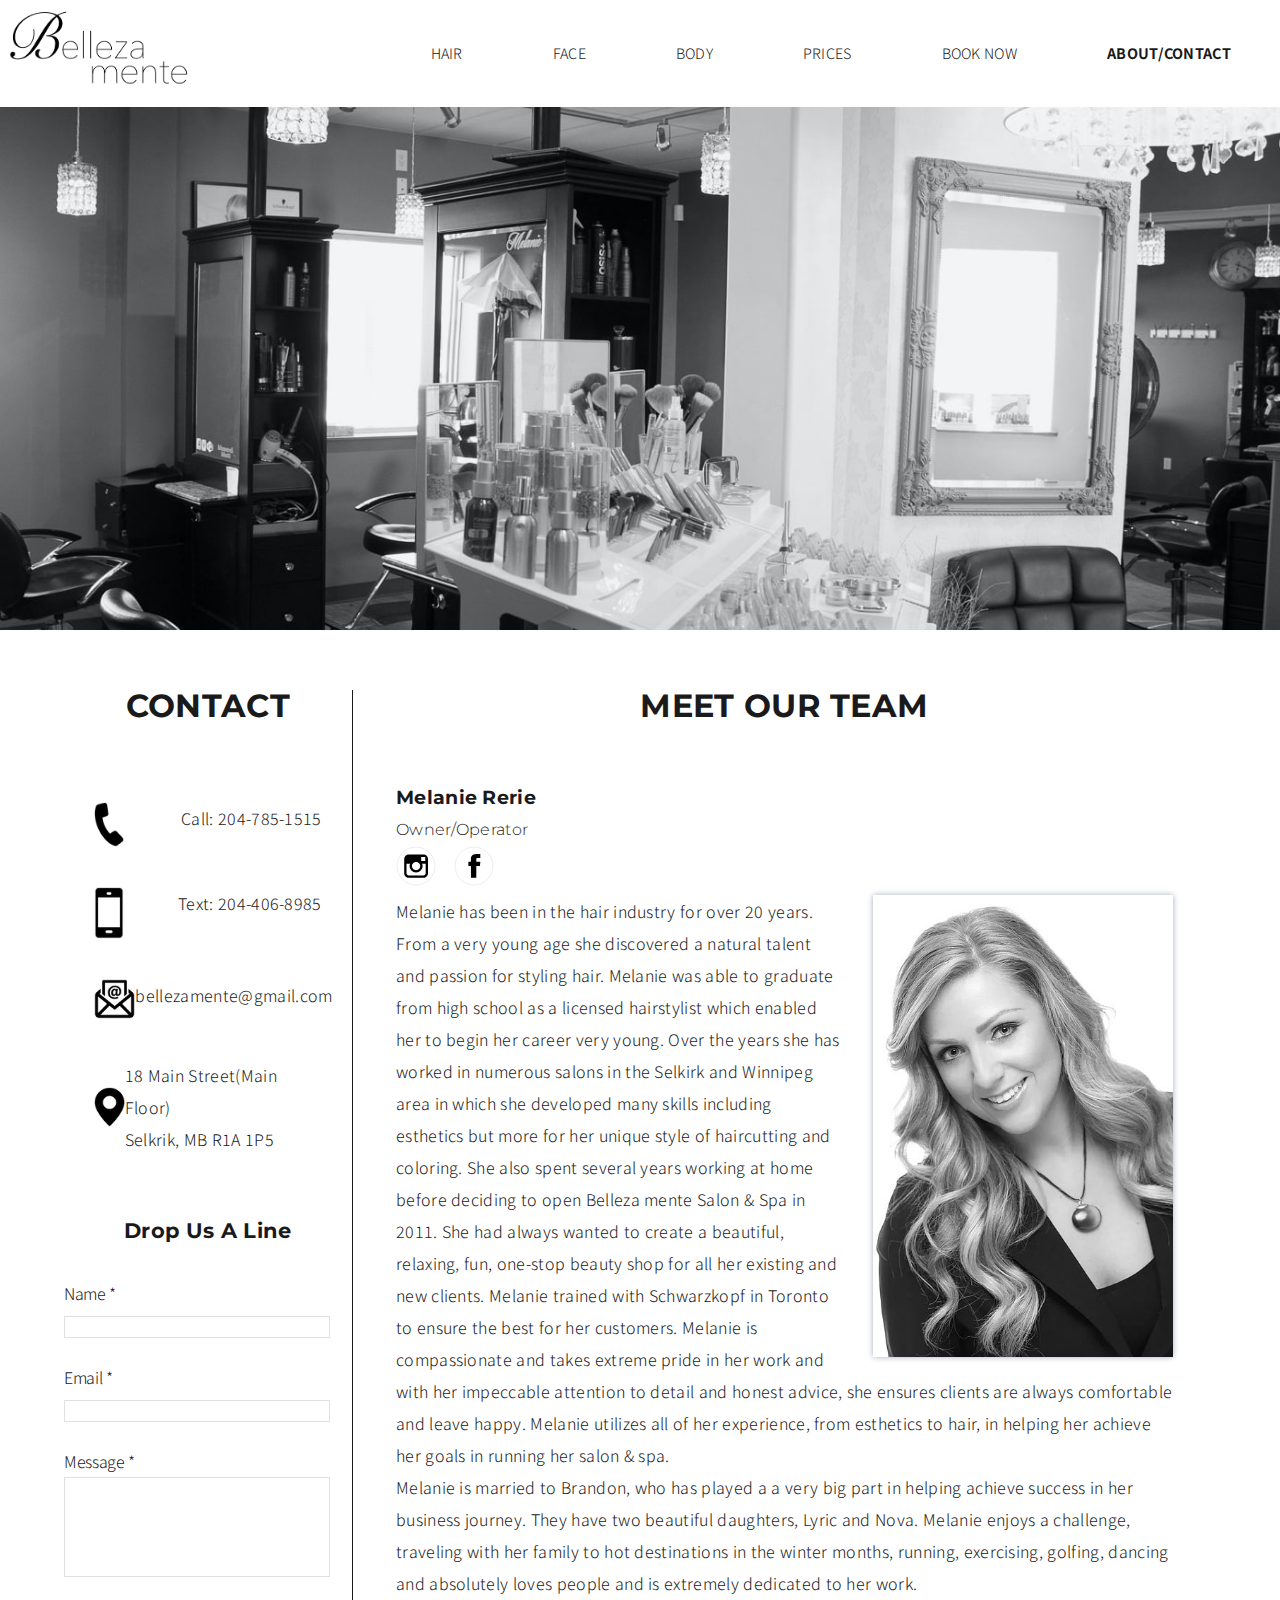
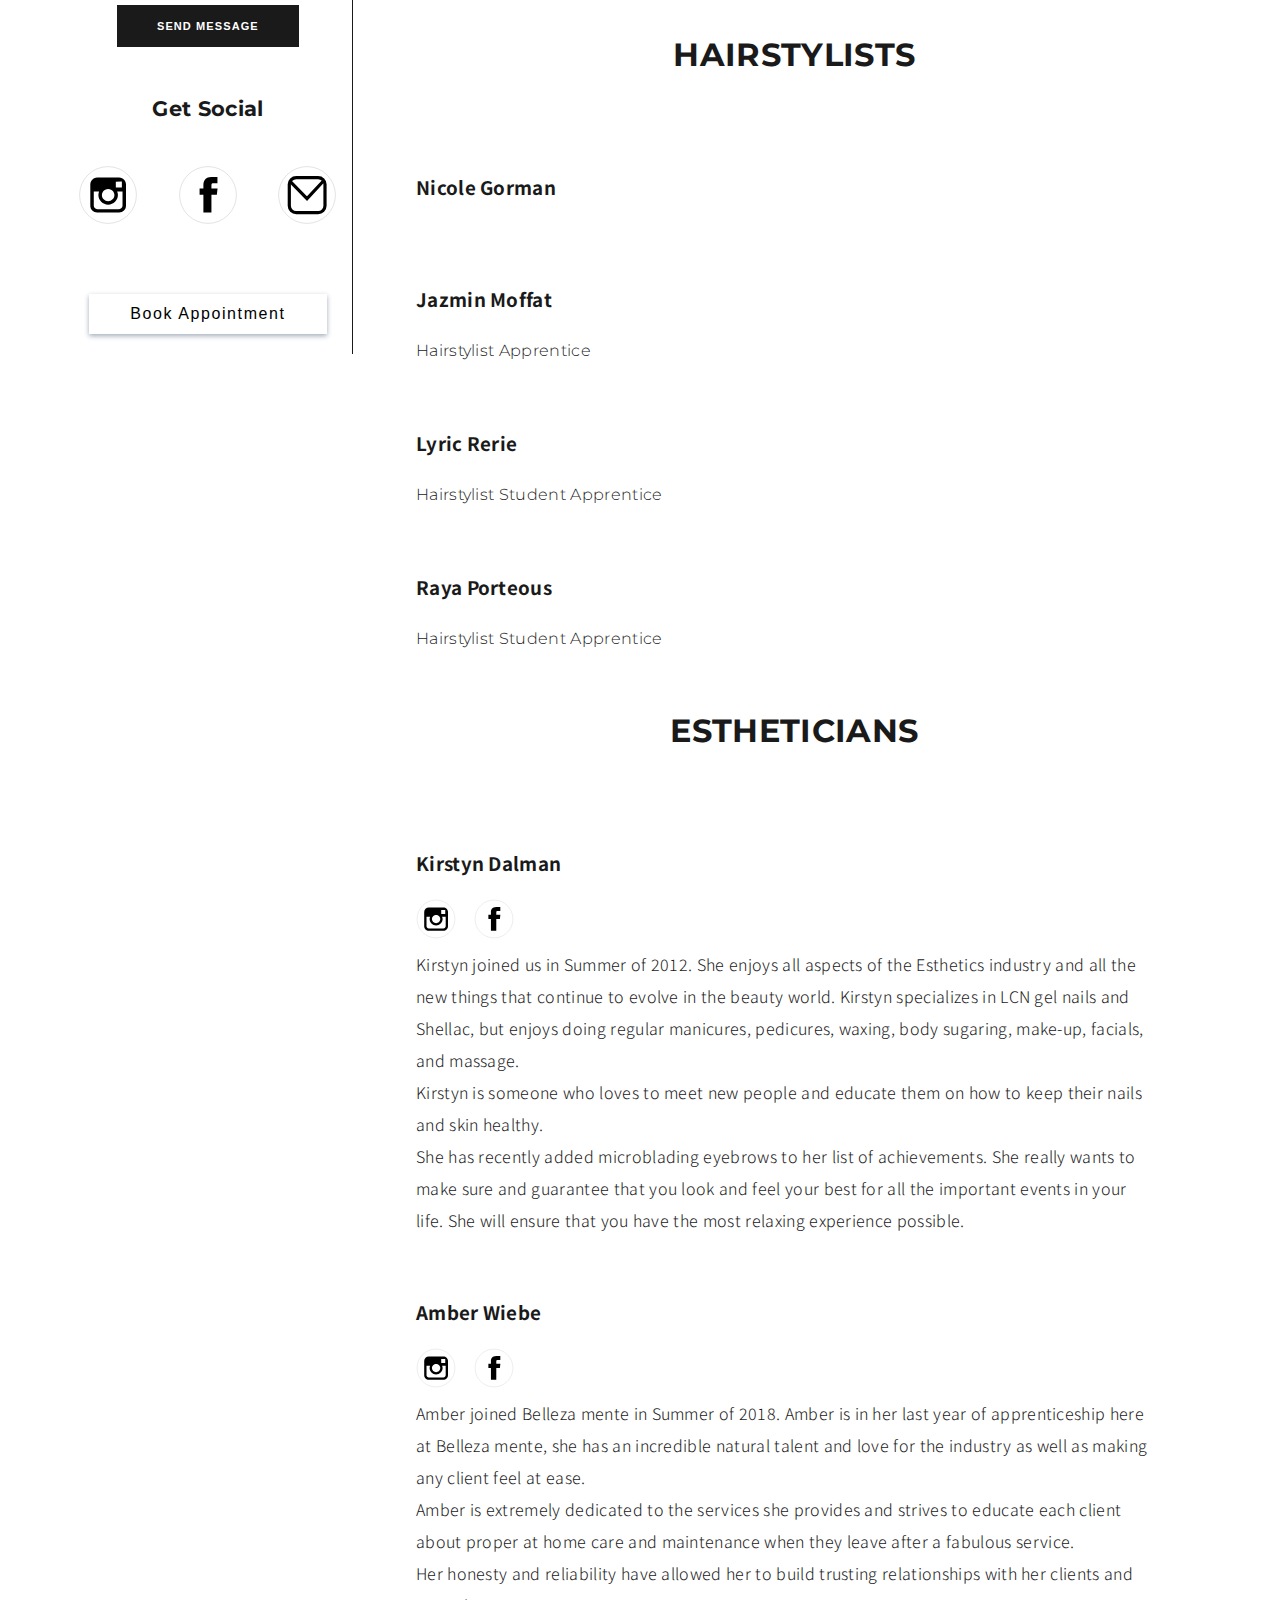
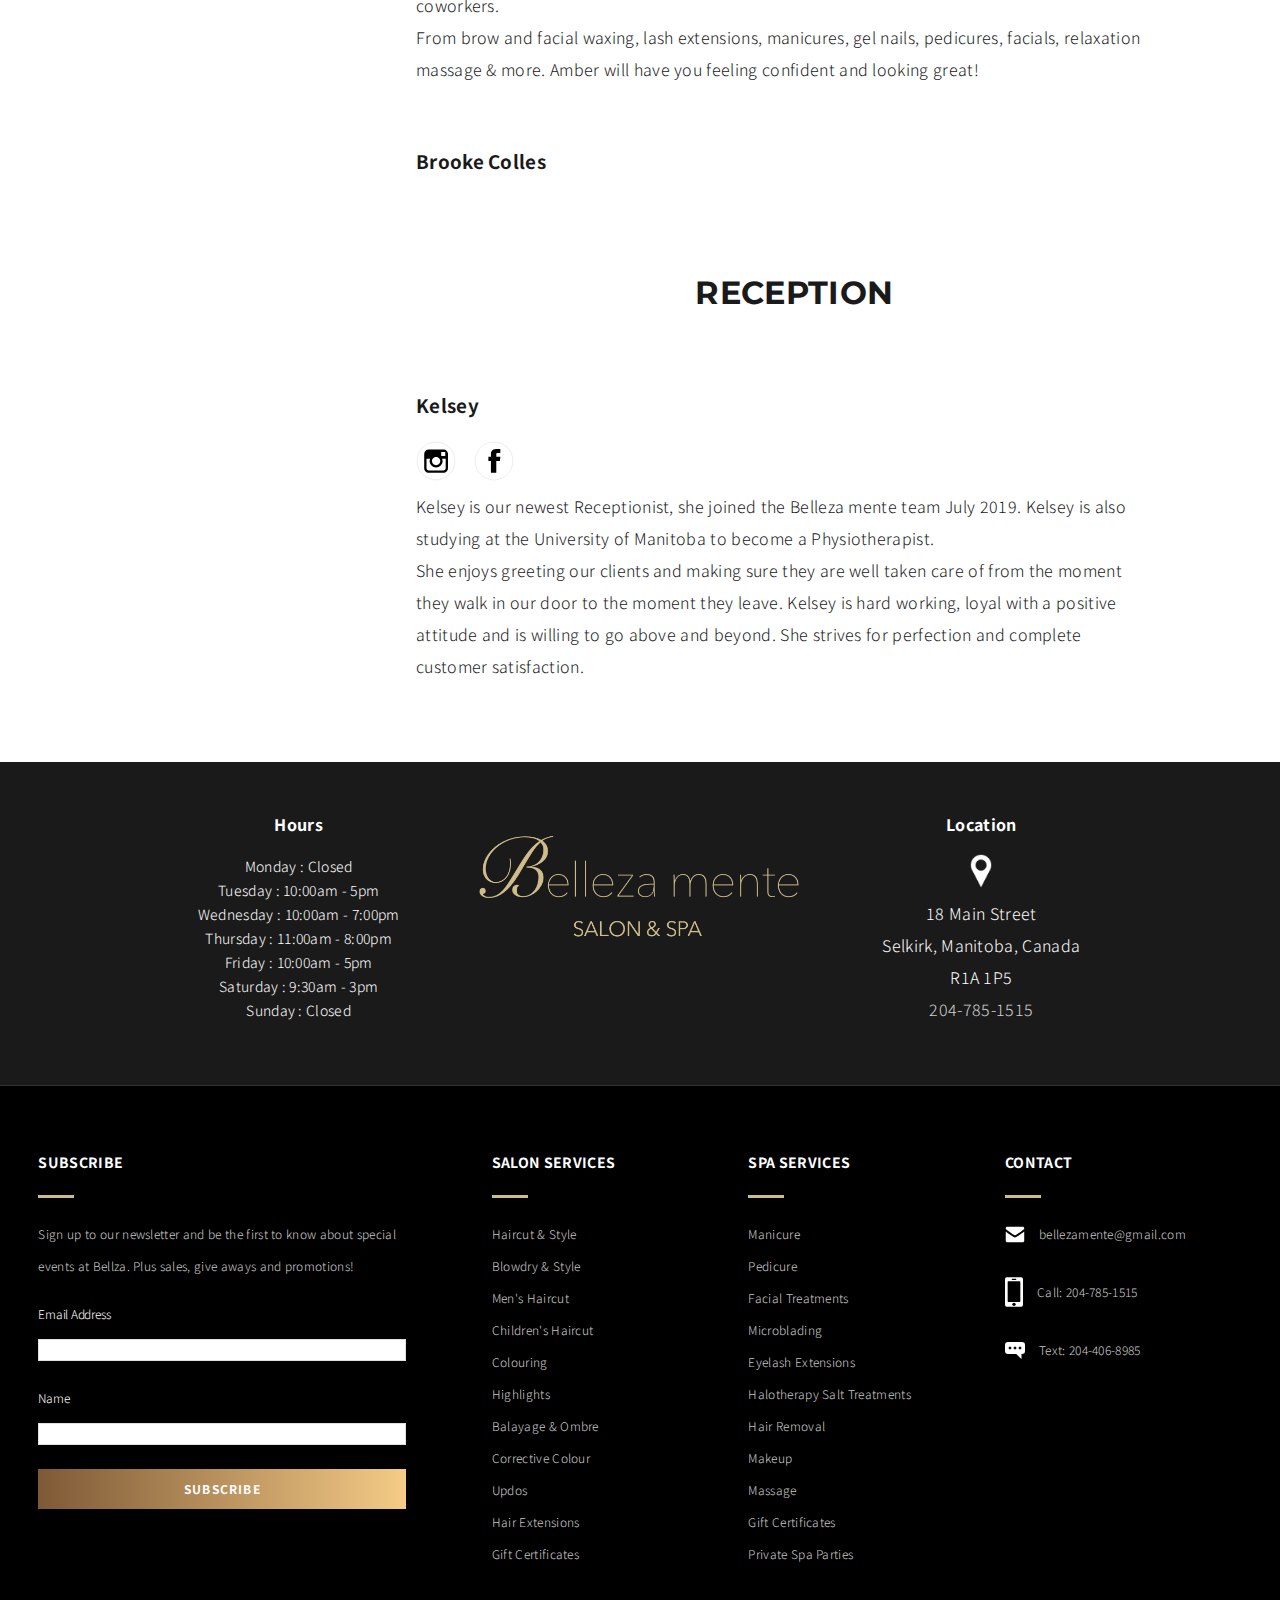
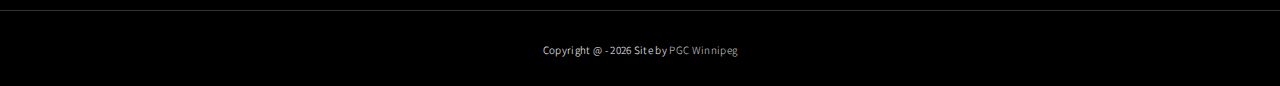
==== commit 2e172804: "new home page, footer, logo, price page, gold" ====
--- a/about-contact.html
+++ b/about-contact.html
@@ -36,10 +36,8 @@
 								  <a href="handsandfeet.html">HANDS &amp; FEET</a>
 								</div>
 							</li>
+					<li class="navLink"><a href="prices.html" class="link">PRICES</a></li>
 					<li class="navLink"><a href="book.html" class="link">BOOK NOW</a></li>
-					<li class="navLink"><a href="book.html#subscribe" class="link">SUBSCRIBE</a></li>
-					<li class="navLink"><a href="book.html#buyGC" class="link">GIFT CERTIFICATES</a></li>
-					<li class="navLink"><a href="events-and-parties.html" class="link">PARTIES</a></li>
 					<li class="navLink"><a href="about-contact.html" class="link current">ABOUT/CONTACT</a></li>
 				</ul>
 			</nav>
@@ -51,6 +49,7 @@
 							<div>
 							  <ul>
 								<li><a href="index.html" class="linkStyle linksSubPages">Home</a></li>
+								  <li><a href="prices.html" class="linkStyle linksSubPages">Prices</a></li>
 								  <li><a href="book.html" class="linkStyle linksSubPages">Book Now</a></li>
 								<li><a href="hair.html" class="linkStyle linksSubPages">Hair</a></li>
 								<li><a href="handsandfeet.html" class="linkStyle linksSubPages">Hands &amp; Feet</a></li>
@@ -58,8 +57,6 @@
 								  <li><a href="lashesandbrows.html" class="linkStyle linksSubPages">Lashes &amp; Brows</a></li>
 								
 								  <li><a href="hair-removal.html" class="linkStyle linksSubPages">Hair Removal</a></li>
-								  <li><a href="events-and-parties.html" class="linkStyle linksSubPages">Parties</a></li>
-								<li><a href="book.html#subscribe" class="linkStyle linksSubPages">Subscribe</a></li>
 								<li><a href="about-contact.html" class="linkStyle linksSubPages current">About/Contact</a></li>
 								<li><a href="massage-and-salt-therapy.html" class="linkStyle linksSubPages">Massage &amp; Salt Therapy</a></li>
 								
@@ -227,7 +224,7 @@
 				</div>
 					<h1 class="contactHeader bottomSpacer staffTitle">HAIRSTYLISTS</h1>
 					<div class="staff">
-						<div class="staffBio">
+						<!--<div class="staffBio">
 							<h3 class="stylistName">Kathleen Lam</h3>
 							<div class="staffSocial">
 							<a href="https://instagram.com/kittykaat204?igshid=1ah94gb5lcqkq" target="_blank">
@@ -257,11 +254,11 @@
 						</g>
 					</g>
 					</svg></a>
-						</div> <!-- end staff social -->
+						</div> 
 							<p>Kathleen joined our Belleza Mente team in October 2012. She is a Master Stylist in the industry for over 17 years. Kathleen works with all types of hair and clients, which iclude cuts and colors for men, women and children. Her specialties are men's cuts that include defined lines, fades and hair tattoos which she makes sure are always up to date with the latest trends.</p>
 							<p>Kathleen strongly believes in educating her clients about how to take care of their hair after they leave her chair. Her goal is to over deliver when it comes to her client's expectations. She is hard working and puts in a lot of hours to make sure her clients are always taken care of.</p>
 							<p>Book an appointment with Kathleen and leave feeling fantastic!!!</p>
-						</div>
+						</div> -->
 						<div class="staffBio">
 							<h3 class="stylistName">Nicole Gorman</h3>
 				<!--			<div class="staffSocial">
@@ -436,14 +433,17 @@
 				<div class="locationSet">
 					<h3>Hours</h3>
 					<div class="officeHours">
-						<p class="hours">Monday : 9:30am - 5pm</p>
-						<p class="hours">Tuesday : 9:30am - 5pm</p>
-						<p class="hours">Wednesday : 9:30am - 8:30pm</p>
-						<p class="hours">Thursday : 9:30am - 8:30pm</p>
-						<p class="hours">Friday : 9:30am - 5pm</p>
-						<p class="hours">Saturday : 9am - 3pm</p>
+						<p class="hours">Monday : Closed</p>
+						<p class="hours">Tuesday : 10:00am - 5pm</p>
+						<p class="hours">Wednesday : 10:00am - 7:00pm</p>
+						<p class="hours">Thursday : 11:00am - 8:00pm</p>
+						<p class="hours">Friday : 10:00am - 5pm</p>
+						<p class="hours">Saturday : 9:30am - 3pm</p>
 						<p class="hours">Sunday : Closed</p>
 					</div>
+				</div>
+				<div class="locationSet">
+					<img src="images/gold-logo-horizontal.png">
 				</div>
 				<div class="locationSet">
 					<h3>Location</h3>
@@ -495,6 +495,7 @@
 							<li><a href="hair.html">Corrective Colour</a></li>
 							<li><a href="hair.html">Updos</a></li>
 							<li><a href="hair.html">Hair Extensions</a></li>
+							<li><a href="book.html#buyGC">Gift Certificates</a></li>
 						</ul>
 					</div>
 					<div class="footerMenu footerChunk">
@@ -509,6 +510,7 @@
 							<li><a href="hair-removal.html">Hair Removal</a></li>
 							<li><a href="make-up-and-facials.html">Makeup</a></li>
 							<li><a href="massage-and-salt-therapy.html">Massage</a></li>
+							<li><a href="book.html#buyGC">Gift Certificates</a></li>
 							<li><a href="events-and-parties.html">Private Spa Parties</a></li>
 						</ul>
 					</div>
--- a/main.css
+++ b/main.css
@@ -2,6 +2,9 @@
 	box-sizing: border-box;
 	margin: 0;
 	padding: 0;
+}
+html{
+	scroll-behavior: smooth;
 }
 body{
 	font-family: 'Noto Sans KR', sans-serif, 'helvetica', 'arial';
@@ -77,6 +80,10 @@
 }
 .subPageNav .logo{
 	max-width: 190px;
+}
+#homeLogo{
+	max-width:240px;
+	padding:8px;
 }
 .subPageNav a{
 	width: 100%;
@@ -102,7 +109,7 @@
   height: 1px;
   top: 0;
   margin-top: -0.5px;
-  background: #333;
+  background:#CEBC8B;
 }
 
 .link:before {
@@ -110,12 +117,12 @@
 }
 .link:after {
   right: 2.5px;
-  background: #333;
+  background: #CEBC8B;
   transition: width 0.8s cubic-bezier(0.22, 0.61, 0.36, 1);
 }
 
 .link:hover:before {
-  background: #333;
+  background: #CEBC8B;
   width: 100%;
   transition: width 0.5s cubic-bezier(0.22, 0.61, 0.36, 1);
 }
@@ -207,7 +214,7 @@
   flex: none;
   width: 100%;
   height: 2px;
-  background: #fff;
+  background: #CEBC8B;
   display: flex;
   align-items: center;
   justify-content: center;
@@ -338,8 +345,9 @@
 }
 
 .hairPic{
-	background-image: url(images/hair-image.png);
+	background-image: url(images/salon-wavy-hair.jpg);
 	background-size:cover;
+	background-position:center;
 }
 .cafeContainer{
 	grid-column: 5 / 7;
@@ -347,7 +355,7 @@
 	background-color:grey;
 }
 .cafePic{
-	background-image: url(images/cafe-image.png);
+	background-image: url(images/mani-pedi.jpeg);
 	background-size:cover;
 }
 .loungeContainer{
@@ -357,7 +365,7 @@
 }
 
 .loungePic{
-	background-image: url(images/lounge-image.png);
+	background-image: url(images/bridal-hairstyle.jpg);
 	background-size:cover;
 	
 }
@@ -367,7 +375,7 @@
 	background-color:floralwhite;
 }
 .spaPic{
-	background-image: url(images/spa-image.png);
+	background-image: url(images/spa-atmosphere.jpeg);
 	background-size:cover;
 	}
 
@@ -430,7 +438,7 @@
 	padding-bottom:20px;
 }
 .welcomeText h3{
-	padding:12px 0;
+	padding:40px 0 12px;
 }
 .welcomeText p{
 	padding: 8px 0;
@@ -532,11 +540,10 @@
 	content: "";
     position: absolute;
     width: 36px;
-    height: 2px;
+    height: 3px;
     bottom: 0;
     left: 0;
-	background: #fff;
-	opacity: 0.2;
+	background:#CEBC8B;
 }
 .footerMenu ul, .footerNews p, .phoneFooter{
 	margin-top: 20px;
@@ -552,7 +559,7 @@
 	padding-left:14px;
 }
 footer a:hover, .linkHover:hover{
-	background: -webkit-linear-gradient( left,#232FAE,#A51FBC);
+	background: -webkit-linear-gradient( left,#7E5936,#F5CB86);
   	-webkit-background-clip: text;
 	-webkit-text-fill-color: transparent;
 }
@@ -570,6 +577,52 @@
 }
 .siteBy:hover{
 	font-size:12px;
+}
+
+/*************************
+PRICE PAGE
+**************************/
+.priceListLinks{
+	display:flex;
+	justify-content:space-around;
+	width:94%;
+	margin: 60px auto;
+	flex-wrap:wrap;
+}
+.priceContainer{
+	background-color:white;
+}
+.priceLink{
+	font-size:1.2em;
+	transition: all .5s ease;
+}
+.priceLink:hover{
+	color:#CEBC8B;
+}
+.priceHeadings{
+	color:#CEBC8B;
+	font-size:2.5em;
+	text-align:center;
+	margin-bottom:-40px;
+	font-weight:400;
+}
+.pricePageContainers{
+	padding: 40px 0;
+}
+.linkInPriceList{
+	color: white;
+	transition: all .5s ease;
+}
+.linkInPriceList:hover{
+	color:#CEBC8B;
+	letter-spacing:.1em;
+}
+.blackSeperator{
+	color:black;
+	font-weight:400;
+}
+.priceListLinksMobile{
+	display:none;
 }
 /*************************
 HAIR PAGE
@@ -595,6 +648,9 @@
 	color: white;
 	padding: 40px 14px;
 	margin: 10px auto;
+}
+.longServiceList{
+	width: initial;
 }
 .serviceList h3{
 	font-family: 'Montserrat', sans-serif;
@@ -1094,71 +1150,7 @@
 	font-size:.9em;
 	text-align:center;
 }
-/******************************
-CAFE AND LOUNGE PAGE
-*******************************/
-.cafePageContainer{
-	width: 80%;
-	margin: 160px auto 40px;
-	display: flex;
-}
-.cafeContent{
-	flex:1;
-	width: 90%;
-	margin: 0 40px 0 auto;
-}
-.cafeTitle{
-	text-align:left;
-	padding: 0 0 40px;
-}
-.cafeImages{
-	flex:2;
-	display: grid;
-	grid-gap:20px;
-	grid-template-columns: repeat(6, 1fr); 
-	grid-template-rows: 1fr 2fr 1fr;
-}
-.cafe1, .cafe2, .cafe3, .cafe4, .cafe5, .cafe6, .cafe7{
-	background-size:cover;
-	background-position:center;
-}
-.cafe1{
-	background-image:url(images/cafe2.jpg);
-	grid-column:1 / 4;
-	grid-row: 1 / 2;
-}
-.cafe2{
-	background-image:url(images/cafe1.jpg);
-	grid-column:4 / 7;
-	grid-row: 1 / 2;
-}
-.cafe3{
-	background-image:url(images/cafe3.jpg);
-	grid-column:1 / 3;
-	grid-row: 2 / 3;
-}
-.cafe4{
-	background-image:url(images/cafe4.jpg);
-	grid-column:3 / 5;
-	grid-row: 2/ 3;
-}
-.cafe5{
-	background-image:url(images/cafe7.jpg);
-	grid-column:5 / 7;
-	grid-row: 2 / 3;
-}
-.cafe6{
-	background-image:url(images/cafe6.jpg);
-	grid-column:1 / 4;
-	grid-row: 3 / 4;
-}
-.cafe7{
-	background-image:url(images/cafe5.jpg);
-	grid-column:4 / 7;
-	grid-row: 3 / 4;
-}
-.cafeFood{
-	line-height: 36px;
+
 }
 .socialInfo{
 	font-weight: bold;
@@ -1249,7 +1241,7 @@
 	}
 	
 input[type=submit]:hover, input[type=button]:hover{ 
-	background: linear-gradient(to right,#232FAE,#A51FBC);
+	background: linear-gradient(to right,#7E5936,#F5CB86);
 	color: #ffffff;  
 }
 
@@ -1309,7 +1301,7 @@
 }
 .otherLinks{
 	font-weight:bold;
-	background: -webkit-linear-gradient( left,#390C88,#B122E1);
+	background: -webkit-linear-gradient( left,#7E5936,#F5CB86);
   	-webkit-background-clip: text;
 	-webkit-text-fill-color: transparent;
 }
@@ -1350,7 +1342,7 @@
 	width: 100%;
 }
 #mc_embed_signup .button{
-	background-color:#1a1a1a;
+	background: -webkit-linear-gradient( left,#7E5936,#F5CB86);
 	font-size:12px;
 	border-radius: 0;
 	padding: 0;
@@ -1365,6 +1357,9 @@
 	-moz-appearance: none;
 	appearance: none;
 }
+#mc_embed_signup .button:hover{
+	letter-spacing:.2em;
+}
 
 /******************************
 MEDIA QUERIES
@@ -1404,6 +1399,11 @@
 	}
 	.menu-wrap{
 		display:block;
+	}
+	.blackMobileLogo{
+		display: block;
+		max-width: 70%;
+		margin:100px auto 0;
 	}
 	.hairServices{
 		margin: 0 auto;
@@ -1556,6 +1556,26 @@
 	.appointmentImage{
 		opacity:.2
 	}
+	.priceListLinks{
+		display:none;
+	}
+	.priceListLinksMobile{
+		display: flex;
+		width:96%;
+		margin: 40px auto;
+		justify-content: space-around;
+		flex-wrap:wrap;
+	}
+	.priceLink{
+		padding:10px 20px;
+		box-shadow:0 2px 5px 0 #A4ADBA;
+	}
+	.priceTitle{
+		padding-top:60px;
+	}
+	.priceHeadings{
+		margin-bottom:0;
+	}
 }
 @media(max-width:800px){
 	.bookPageOptions{
@@ -1568,14 +1588,6 @@
 	.homeGallery{
 		display:none;
 	}
-	.blackMobileLogo{
-		display: block;
-		max-width: 70%;
-		margin:100px auto 0;
-	}
-	.mobileLogo{
-		display:none;
-	}
 	.welcomeText{
 		margin: 30px auto;
 	}
@@ -1593,6 +1605,10 @@
 	}
 	.thankYouText h3{
 		width: 80%;
+	}
+	.priceHeadings{
+		line-height:50px;
+		font-size:1.8em;
 	}
 }
 @media(max-width:750px){
@@ -1669,6 +1685,9 @@
 	.cafe4{
 		grid-column:4/7;
 		grid-row: 1 / 7;
+	}
+	.removeMobile{
+		display:none;
 	}
 }
 @media(max-width:600px){
@@ -1729,6 +1748,9 @@
 	.manicureIntro, .feetIntro, .nailPrices1, .nailPrices2, .nailsInfo, .manicureIntro, .feetIntro{
 		padding: 0 10px;
 	}
+	.priceListLinksMobile p{
+		margin-top:34px;
+	}
 	
 	
 	
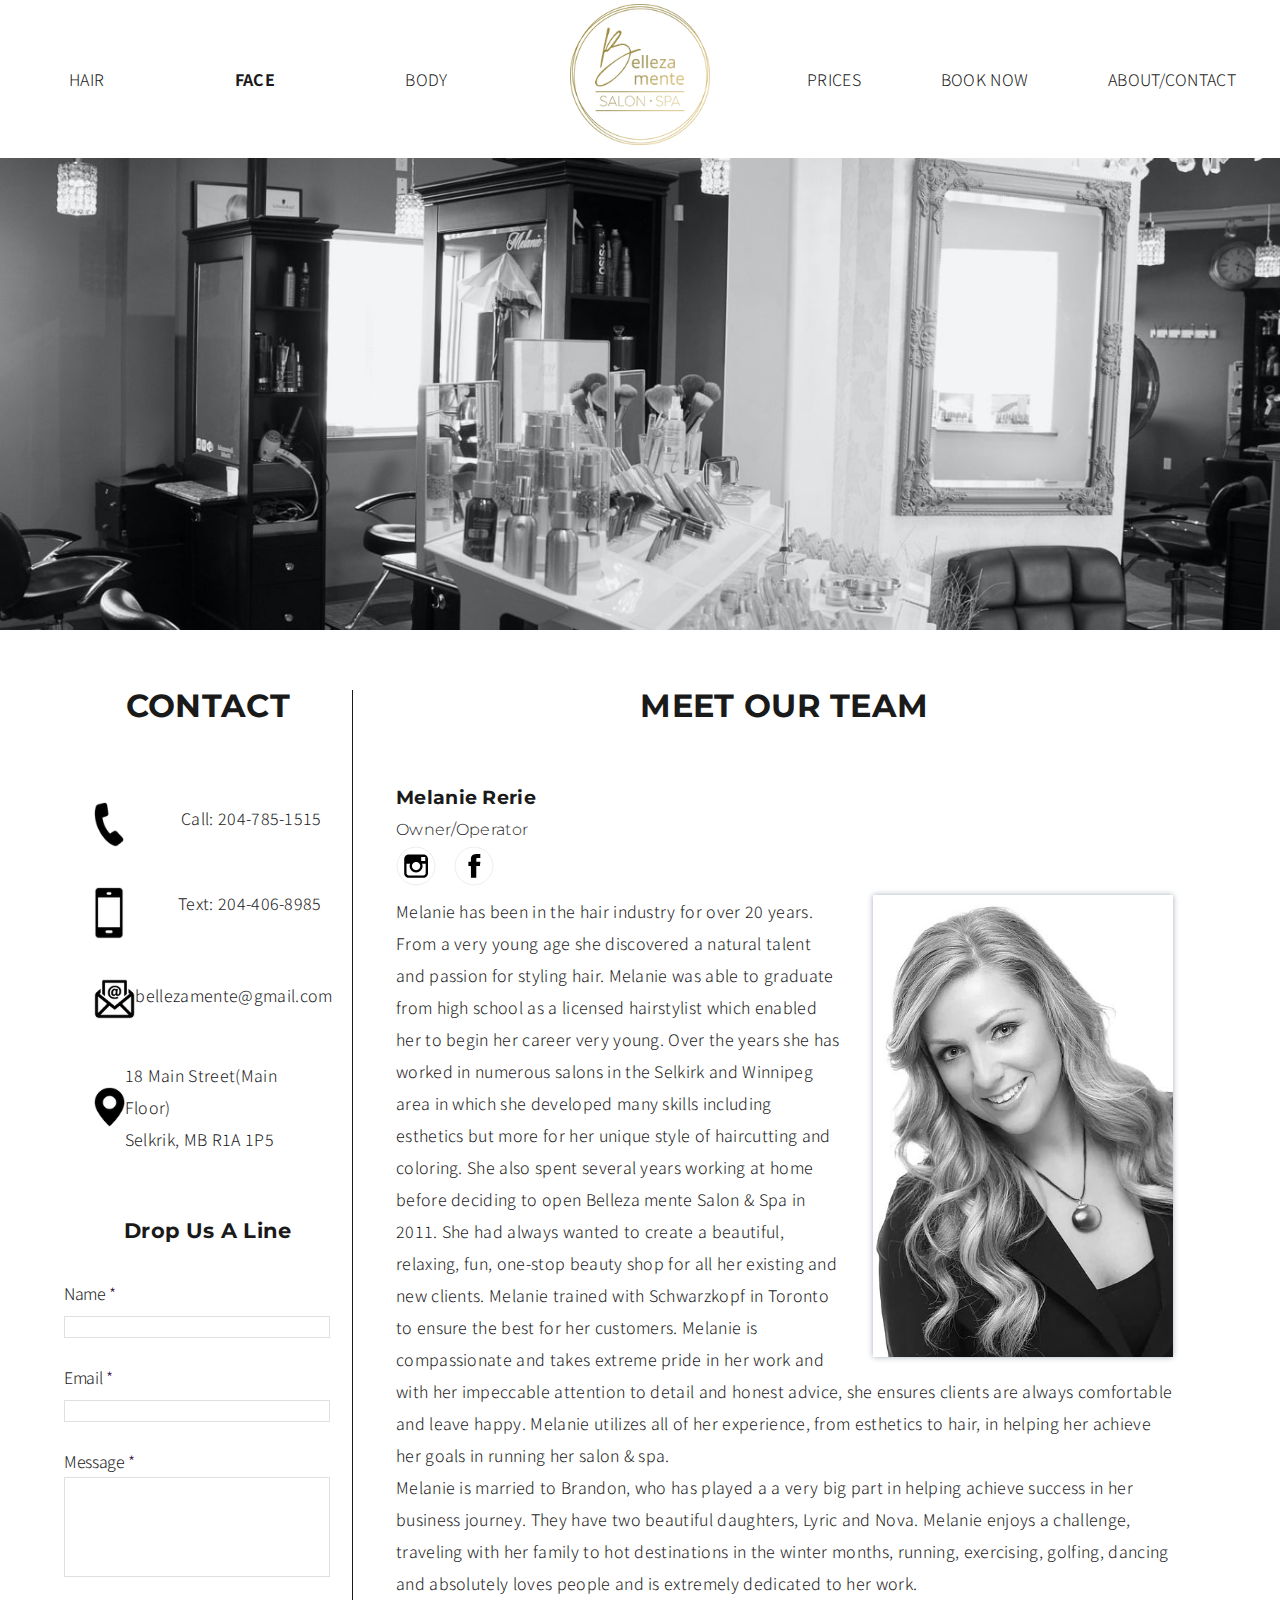
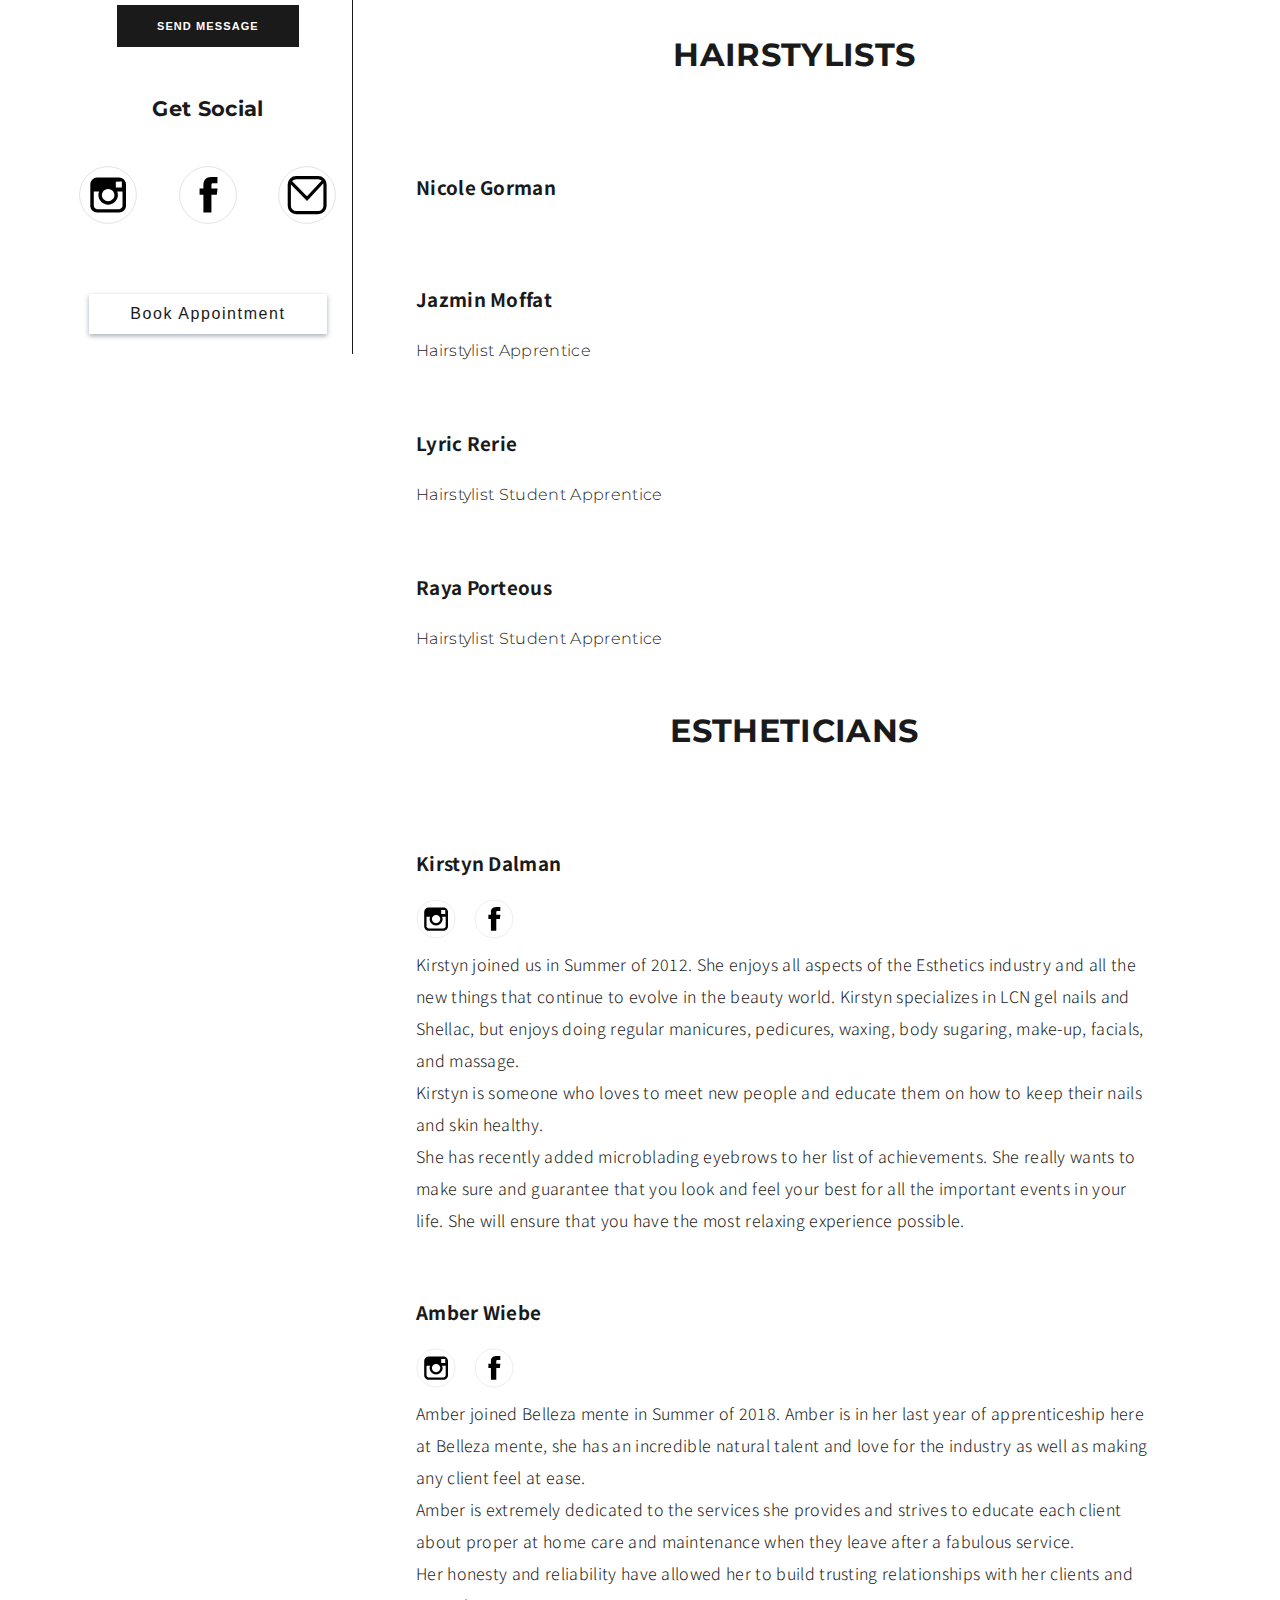
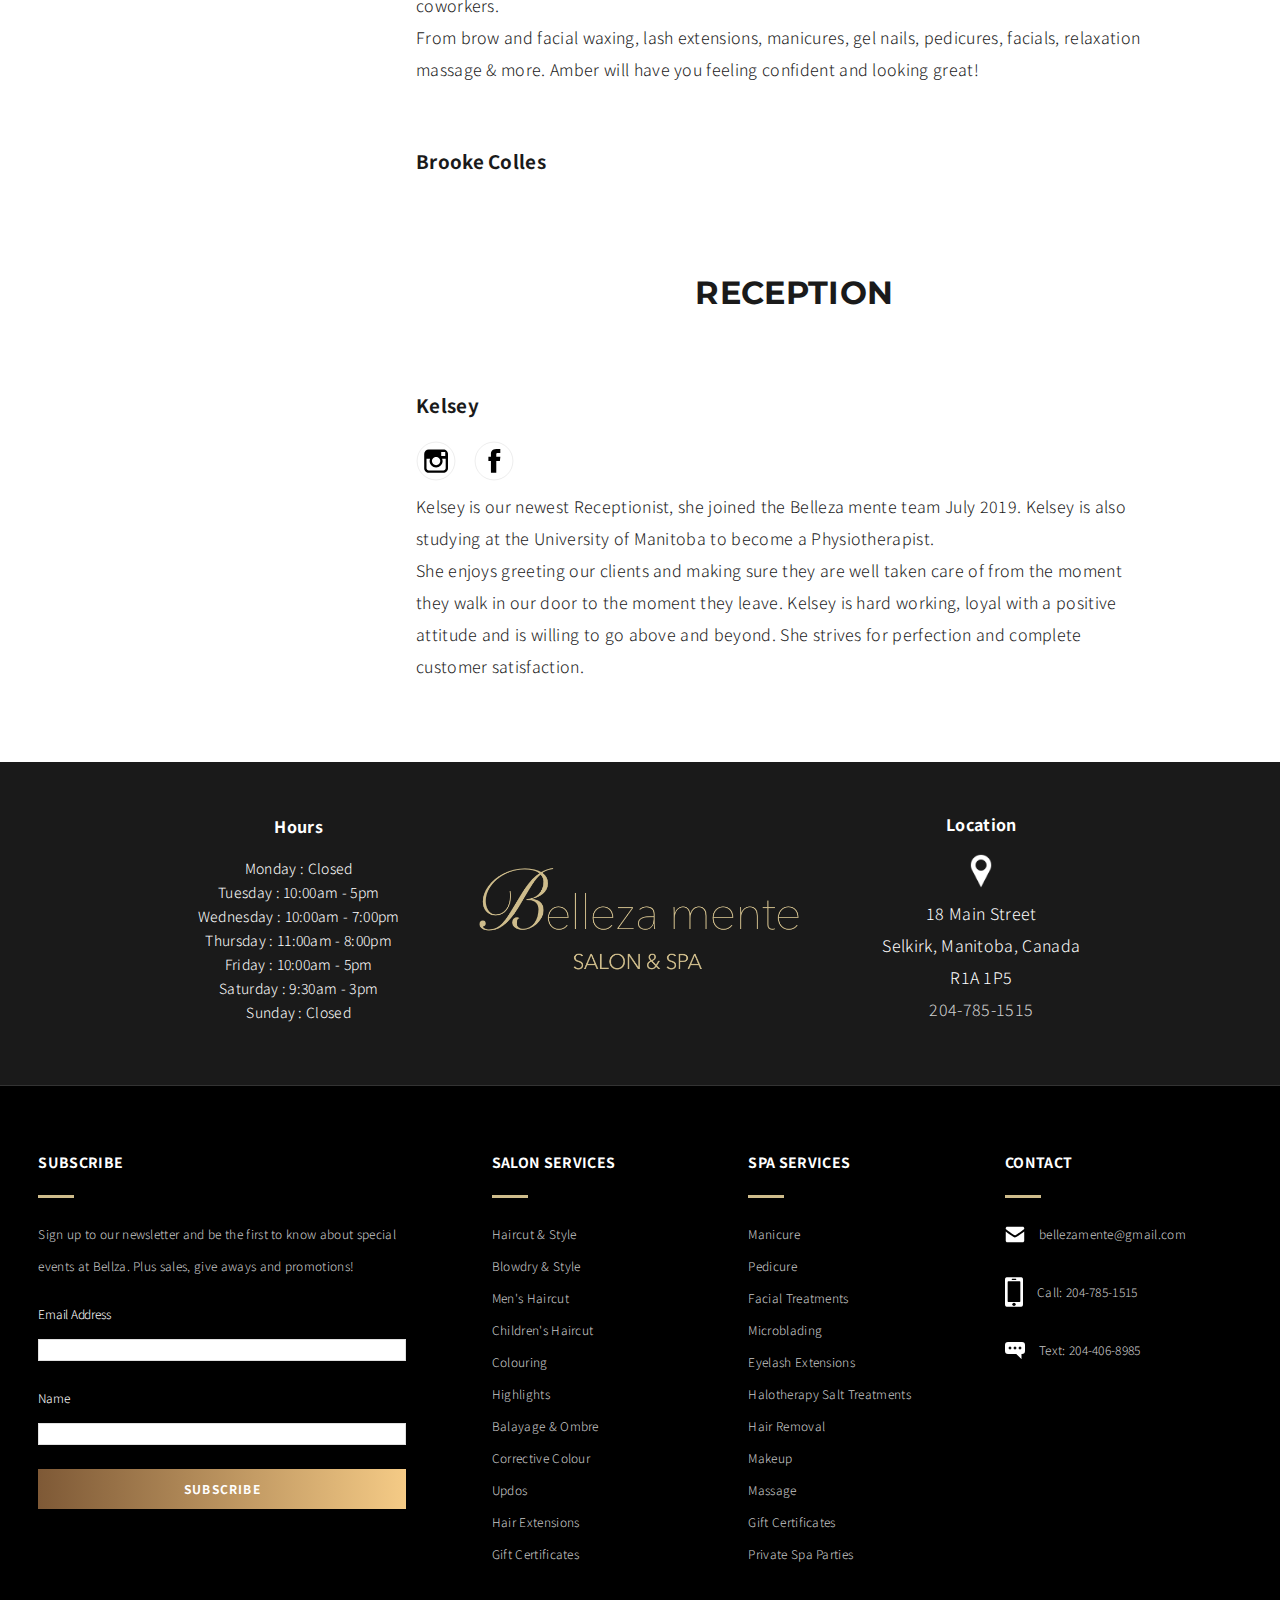
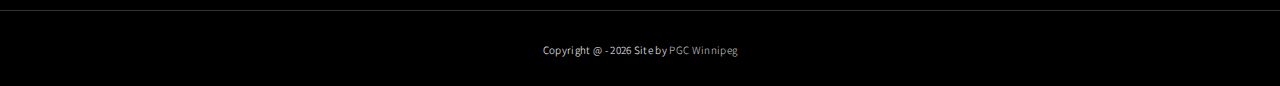
==== commit d0c5b276: "updated css new nav" ====
--- a/about-contact.html
+++ b/about-contact.html
@@ -18,11 +18,11 @@
     </head>
     <body>
 		<div class="homeContainer">
-			<nav class="subPageNav lashPageNav aboutNav">
-				<a href="index.html"><img class="logo" src="images/logo-twoline.png"></a>
-				<ul class="menuLinks lashPageLinks">
+			<nav class="subPageNav lashPageNav pricesNav aboutNav">
+				
+				<ul class="navLeft">
 					<li class="navLink"><a href="hair.html" class="link">HAIR</a></li>
-					<li class="dropdown"><a href="#" class="linkStyle linksSubPages dropbtn">FACE</a>
+					<li class="dropdown"><a href="#" class="linkStyle linksSubPages dropbtn current">FACE</a>
 								<div class="dropdownContent studiosDropdown">
 								  <a href="make-up-and-facials.html">MAKEUP &amp; FACIALS</a>
 								  <a href="lashesandbrows.html">LASHES &amp; BROWS</a>
@@ -31,14 +31,18 @@
 					<li class="dropdown"><a href="#" class="linkStyle linksSubPages dropbtn">BODY</a>
 								<div class="dropdownContent studiosDropdown">
 								  <a href="hair-removal.html">HAIR REMOVAL</a>
-								  <a href="massage-and-salt-therapy.html">MASSAGE</a>
-									<a href="massage-and-salt-therapy.html">HALO SALT THERAPY</a>
+									<a href="massage-and-salt-therapy.html">MASSAGE</a>
+								  <a href="massage-and-salt-therapy.html">HALO SALT THERAPY</a>
 								  <a href="handsandfeet.html">HANDS &amp; FEET</a>
 								</div>
 							</li>
+				</ul>
+					<a href="index.html"><img class="logo" id="centeredLogo" src="images/gold-circle-logo-smallest.png"></a>
+				<ul class="navRight">
 					<li class="navLink"><a href="prices.html" class="link">PRICES</a></li>
 					<li class="navLink"><a href="book.html" class="link">BOOK NOW</a></li>
-					<li class="navLink"><a href="about-contact.html" class="link current">ABOUT/CONTACT</a></li>
+					
+					<li class="navLink"><a href="about-contact.html" class="link">ABOUT/CONTACT</a></li>
 				</ul>
 			</nav>
 			<div class="menu-wrap">
@@ -68,7 +72,7 @@
 					  </div>
 			<div class="backgroundContainer">
 			</div>
-			<img src="images/belleza-mobile-logo.png" class="subpageMobileLogo">
+			<img src="images/gold-round-logo-sm.png" class="blackMobileLogo">
 			<div class="aboutContactContainer">
 				<div class="contact">
 					<h1 class="contactHeader">CONTACT</h1>
--- a/main.css
+++ b/main.css
@@ -83,7 +83,7 @@
 }
 #homeLogo{
 	max-width:240px;
-	padding:8px;
+	
 }
 .subPageNav a{
 	width: 100%;
@@ -324,8 +324,9 @@
 ********************************************/
 .homeGallery{
 	display:grid;
-	grid-template-columns: repeat(9, 1fr); 
+	grid-template-columns: repeat(11, 1fr); 
 	grid-template-rows: repeat(5, 18vh);
+	margin-top:130px;
 }
 .imageContainer{
 	overflow: hidden;
@@ -350,7 +351,7 @@
 	background-position:center;
 }
 .cafeContainer{
-	grid-column: 5 / 7;
+	grid-column: 5 / 8;
 	grid-row: 4 / 6;
 	background-color:grey;
 }
@@ -359,7 +360,7 @@
 	background-size:cover;
 }
 .loungeContainer{
-	grid-column: 7 / 10;
+	grid-column: 8 / 12;
 	grid-row: 1 / 6;
 	background-color:#1a1a1a;
 }
@@ -370,7 +371,7 @@
 	
 }
 .spaContainer{
-	grid-column: 5 / 7;
+	grid-column: 5 / 8;
 	grid-row: 1 / 4 ;
 	background-color:floralwhite;
 }
@@ -480,6 +481,7 @@
 	margin: 0 auto;
 	justify-content:space-between;
 	color: white;
+	align-items:center;
 }
 .locationSet{
 	text-align:center;
@@ -624,6 +626,15 @@
 .priceListLinksMobile{
 	display:none;
 }
+.navLeft, .navRight{
+	width:40%;
+	display:flex;
+	justify-content: space-around;
+	align-items:center;
+}
+#centeredLogo{
+	max-width:140px;
+}
 /*************************
 HAIR PAGE
 **************************/
@@ -715,6 +726,7 @@
 	background: transparent;
 	box-shadow:0 2px 5px 0 #A4ADBA;
 	transition:all 0.3s ease;
+	color:#1a1a1a;
 }
 
 .button button:hover{
@@ -725,7 +737,7 @@
 	text-align:center;
 	font-weight:300;
 	font-size:2.5em;
-	padding-top:180px;
+	padding-top:220px;
 	font-family:'Montserrat', sans-serif;
 }
 .lashPic{
@@ -1402,8 +1414,8 @@
 	}
 	.blackMobileLogo{
 		display: block;
-		max-width: 70%;
-		margin:100px auto 0;
+		max-width: 50%;
+		margin:90px auto 0;
 	}
 	.hairServices{
 		margin: 0 auto;
@@ -1415,7 +1427,7 @@
 		display:none;
 	}
 	.browsTitle{
-		padding: 0px;
+		padding-top: 40px;
 		font-size: 1.6em;
 	}
 	.subpageMobileLogo{
@@ -1433,6 +1445,9 @@
 	}
 	.cafeImages{
 		max-height:800px;
+	}
+	.homeGallery{
+		display:none;
 	}
 }
 @media(max-width:1060px){
@@ -1585,9 +1600,6 @@
 	.bookPageContact{
 		margin: 12px auto;	
 		}
-	.homeGallery{
-		display:none;
-	}
 	.welcomeText{
 		margin: 30px auto;
 	}
@@ -1609,6 +1621,9 @@
 	.priceHeadings{
 		line-height:50px;
 		font-size:1.8em;
+	}
+	.priceTitle{
+		padding-top:40px;
 	}
 }
 @media(max-width:750px){
@@ -1688,6 +1703,9 @@
 	}
 	.removeMobile{
 		display:none;
+	}
+	.welcomeText h3{
+		padding: 0 0 12px;
 	}
 }
 @media(max-width:600px){
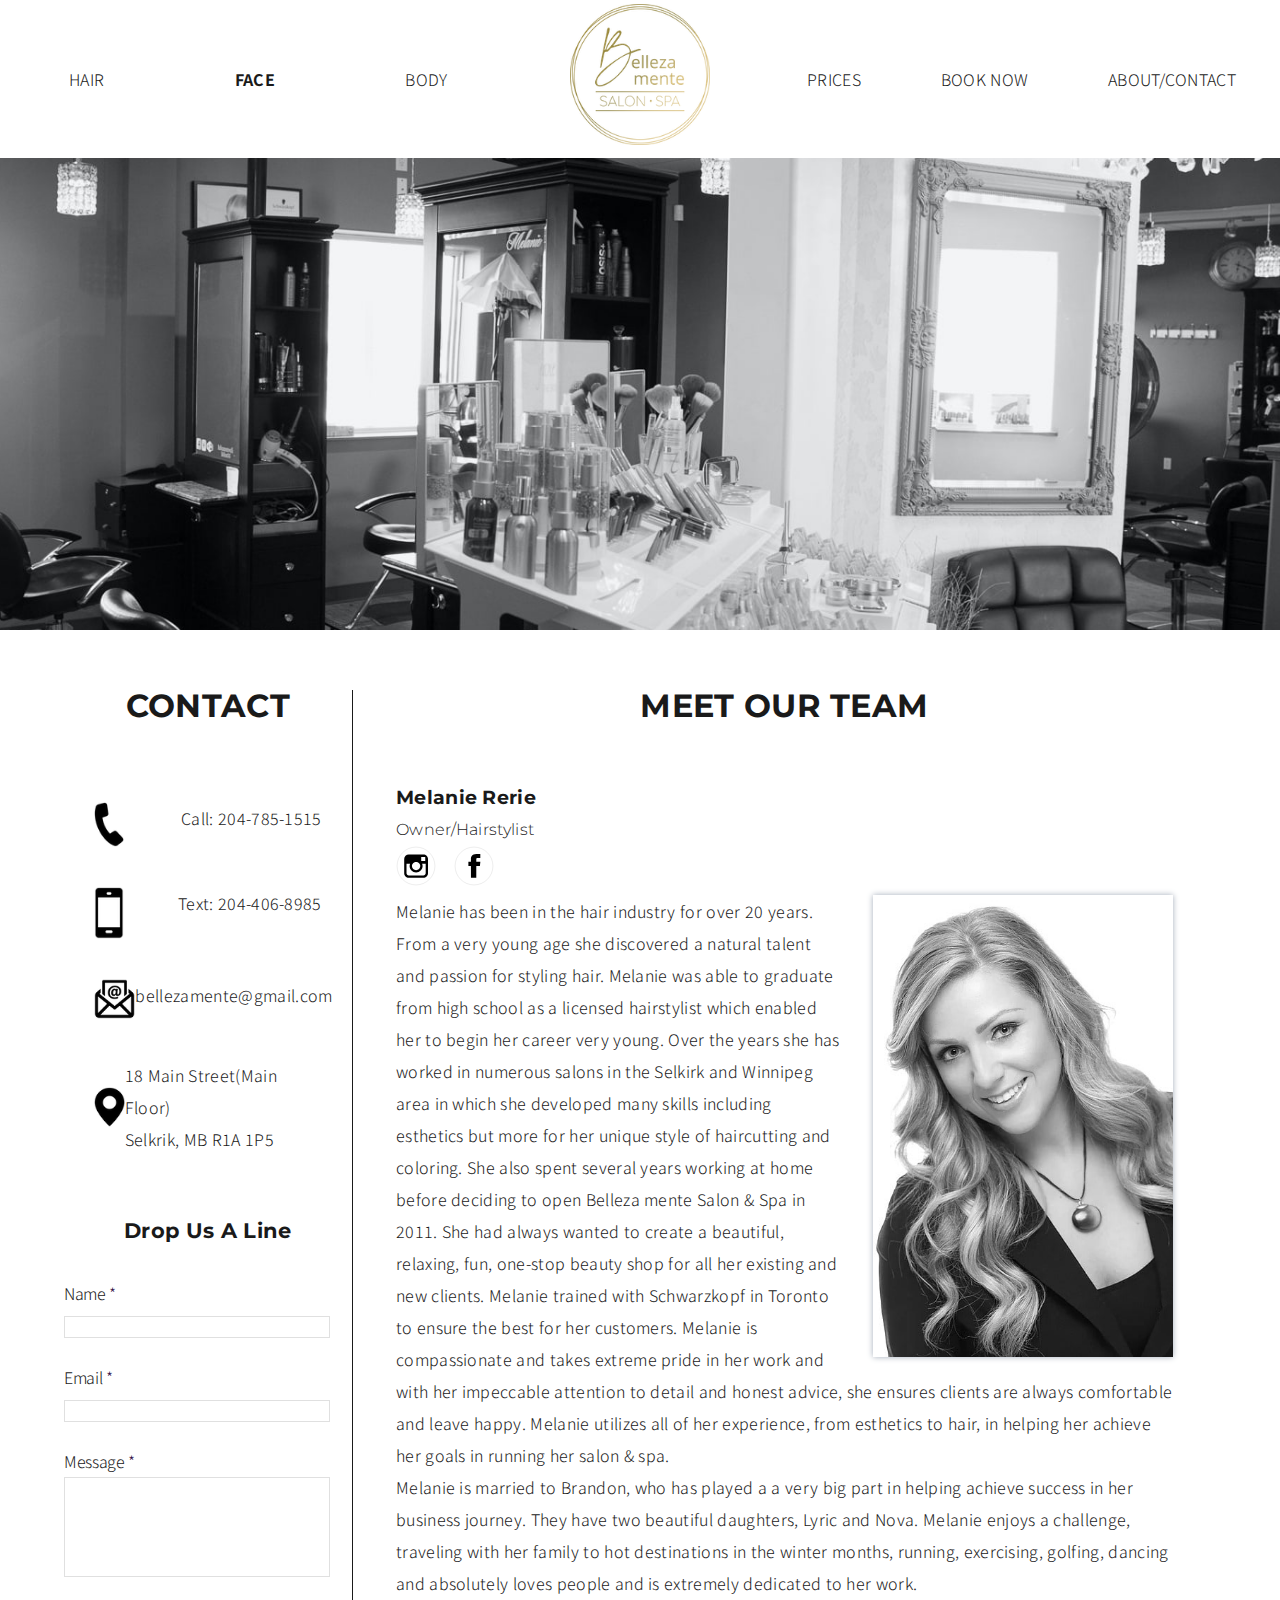
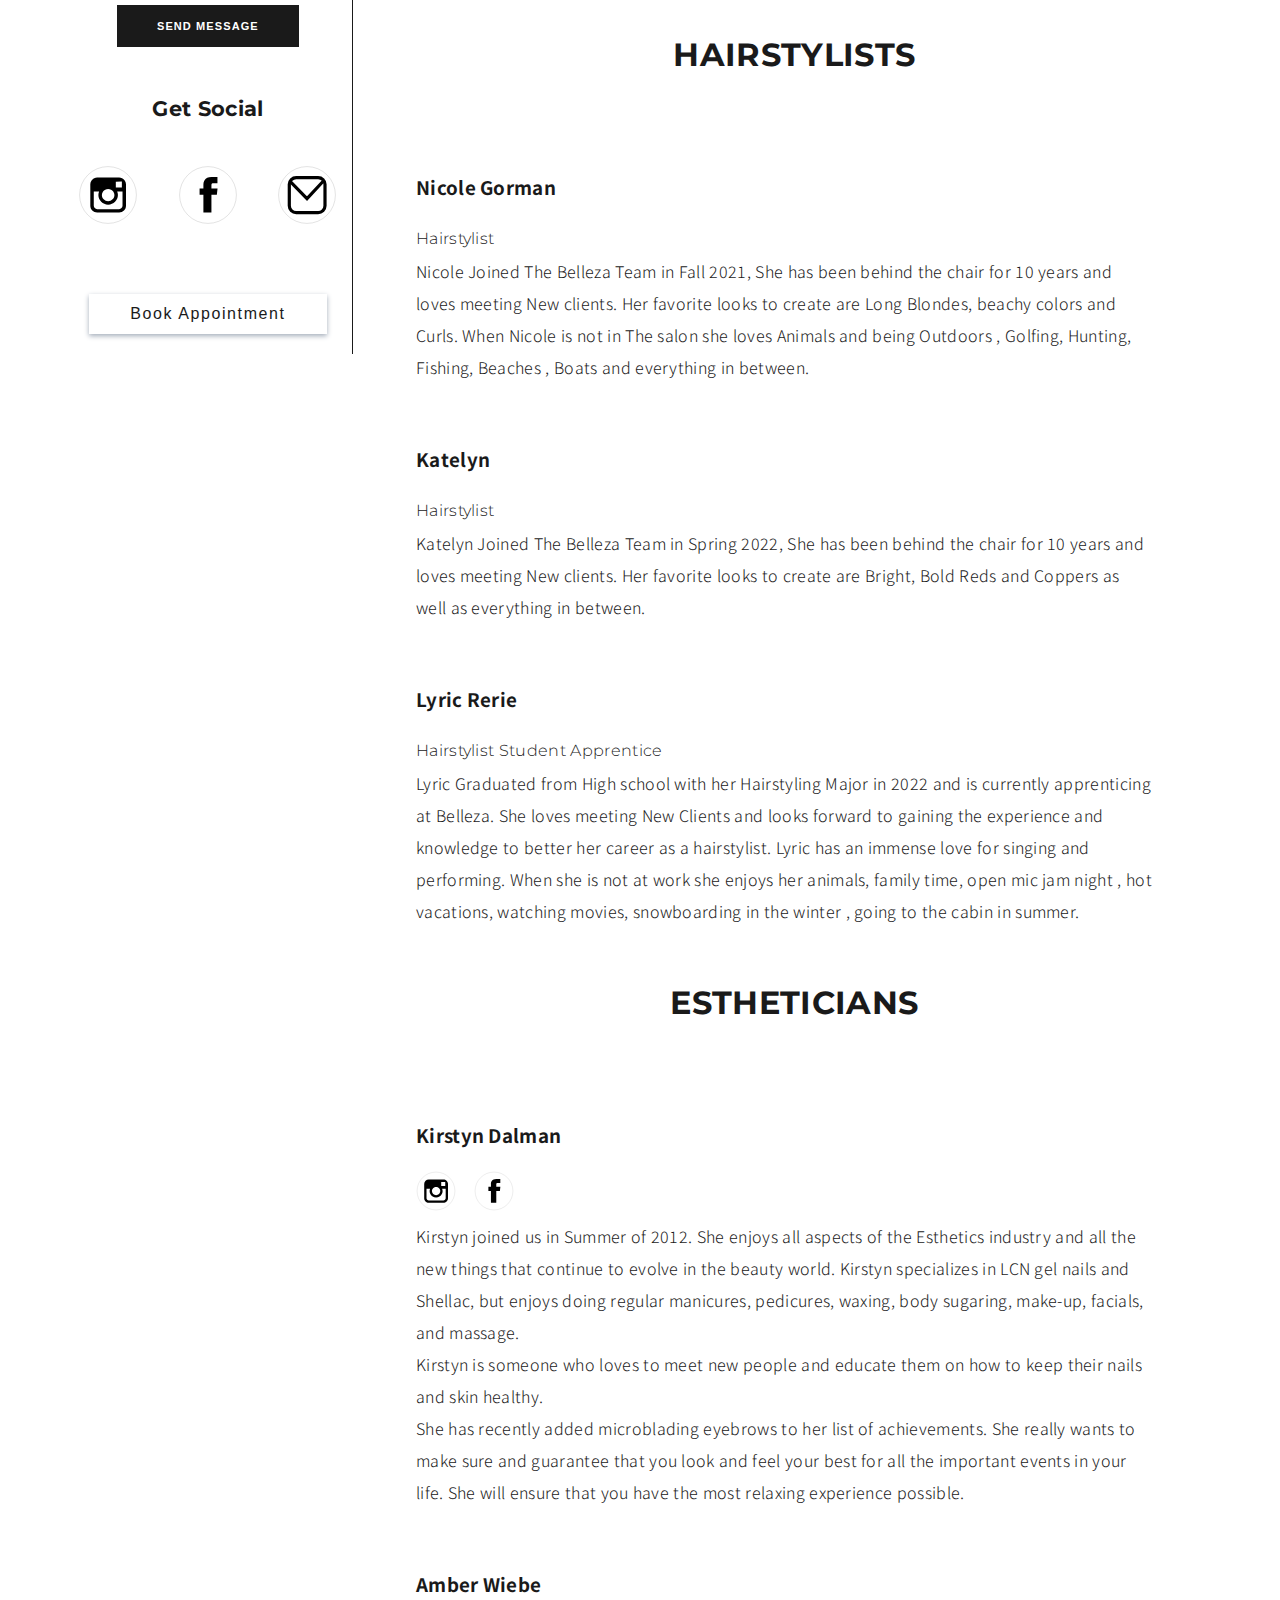
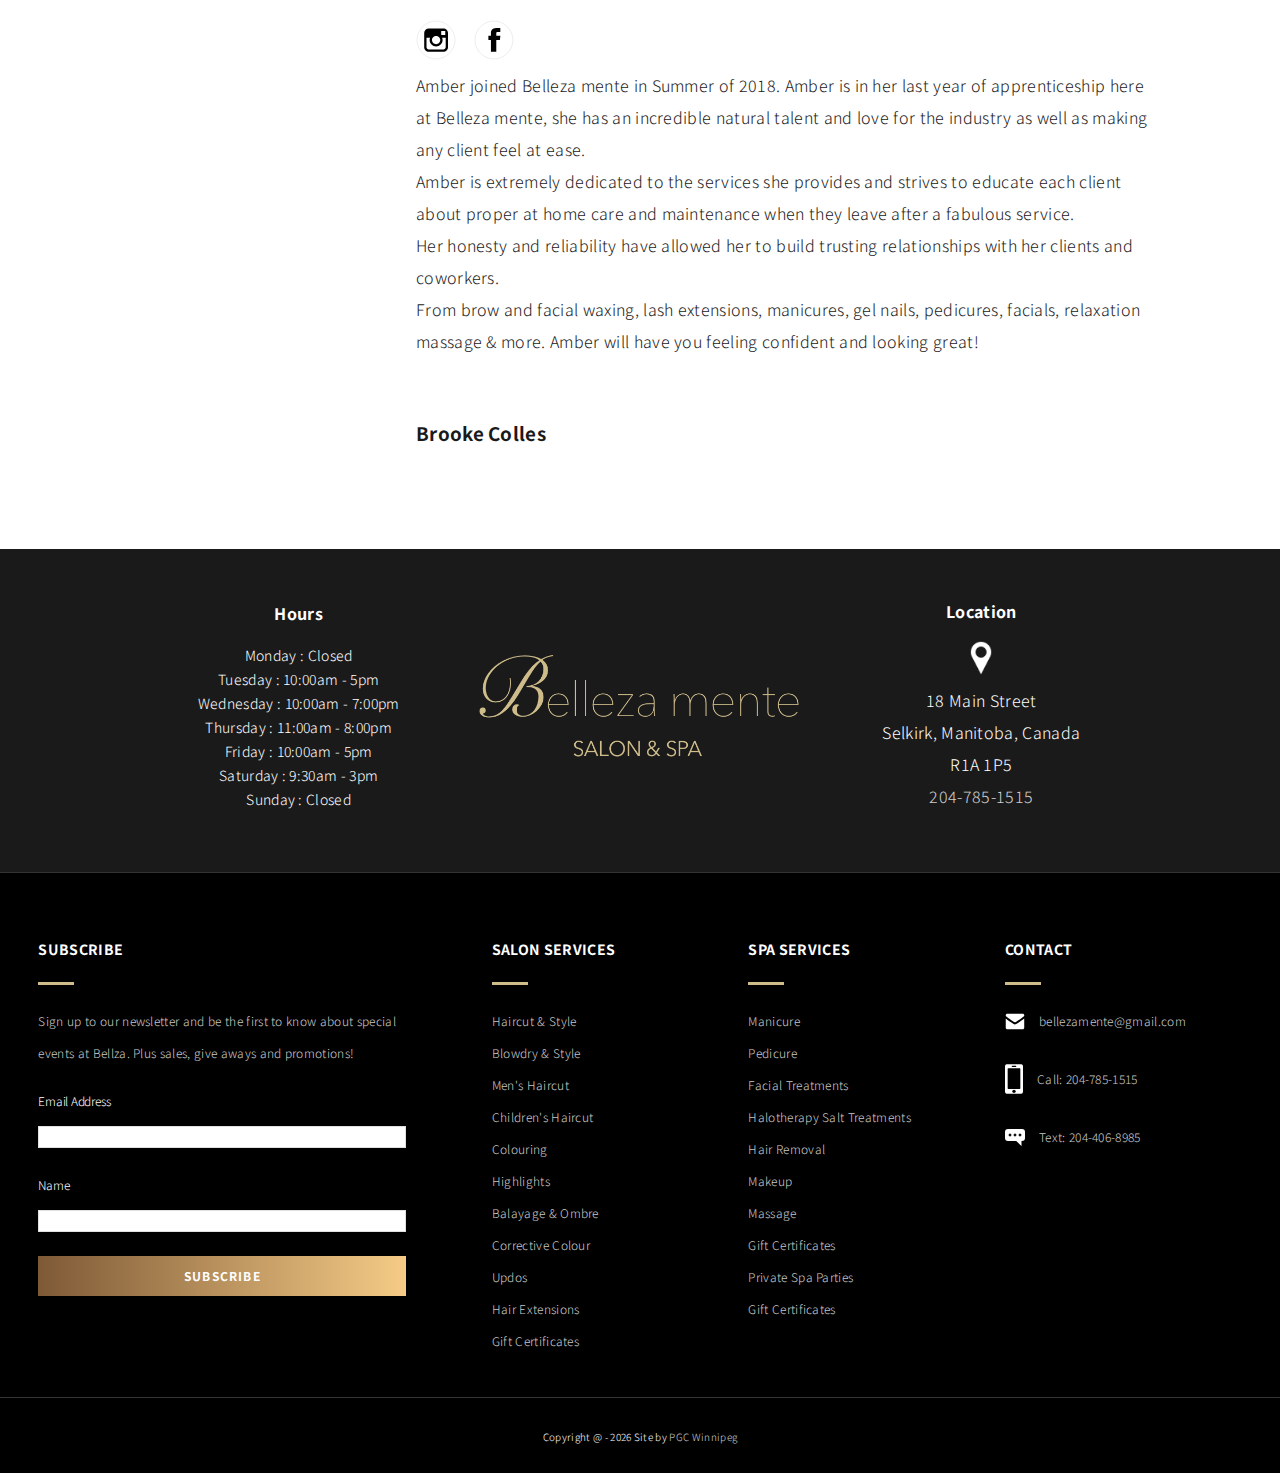
==== commit 9d8762dd: "footer corrections/about/price updates" ====
--- a/about-contact.html
+++ b/about-contact.html
@@ -192,7 +192,7 @@
 						<h1 class="contactHeader">MEET OUR TEAM</h1>
 					<div class="aboutInner">
 						<h3 class="stylist">Melanie Rerie</h3>
-						<p class="stylistTitle">Owner/Operator</p>
+						<p class="stylistTitle">Owner/Hairstylist</p>
 						<div class="staffSocial">
 							<a href="https://instagram.com/melaniererie?igshid=eyd3suf1bor2" target="_blank">
 					<svg class="socialIconSvg staffInsta" width="40px" height="40px" viewBox="0 0 75 75" version="1.1" xmlns="http://www.w3.org/2000/svg" xmlns:xlink="http://www.w3.org/1999/xlink">
@@ -265,6 +265,8 @@
 						</div> -->
 						<div class="staffBio">
 							<h3 class="stylistName">Nicole Gorman</h3>
+							<p class="stylistTitle">Hairstylist</p>
+							<p>Nicole Joined The Belleza Team in Fall 2021, She has been behind the chair for 10 years and loves meeting New clients. Her favorite looks to create are Long Blondes, beachy colors and Curls. When Nicole is not in The salon she loves Animals and being Outdoors , Golfing, Hunting, Fishing, Beaches , Boats and everything in between.</p>
 				<!--			<div class="staffSocial">
 							<a href="https://instagram.com/hairbyerin85?igshid=dtr6afavxdq" target="_blank">
 					<svg class="socialIconSvg staffInsta" width="40px" height="40px" viewBox="0 0 75 75" version="1.1" xmlns="http://www.w3.org/2000/svg" xmlns:xlink="http://www.w3.org/1999/xlink">
@@ -299,18 +301,19 @@
 							<p>She is now accepting new clients and would love to have you in her chair! Call the salon today to make an appointment.</p> --> 
 						</div>
 						<div class="staffBio">
-							<h3 class="stylistName">Jazmin Moffat</h3>
-							<p class="stylistTitle">Hairstylist Apprentice</p>
-						</div>
+							<h3 class="stylistName">Katelyn</h3>
+							<p class="stylistTitle">Hairstylist</p>
+							<p>Katelyn Joined The Belleza Team in Spring 2022, She has been behind the chair for 10 years and loves meeting New clients. Her favorite looks to create are Bright, Bold Reds and Coppers as well as everything in between. </p>
+							
+						</div>
+						
 						<div class="staffBio">
 							<h3 class="stylistName">Lyric Rerie</h3>
 							<p class="stylistTitle">Hairstylist Student Apprentice</p>
+							<p>Lyric Graduated from High school with her Hairstyling Major in 2022 and is currently apprenticing at Belleza. She loves meeting New Clients and looks forward to gaining the experience and knowledge to better her career as a hairstylist. Lyric has an immense love for singing and performing.  When she is not at work she enjoys her animals, family time, open mic jam night , hot vacations, watching movies, snowboarding in the winter , going to the cabin in summer. </p>
 							
 						</div>
-						<div class="staffBio">
-							<h3 class="stylistName">Raya Porteous</h3>
-							<p class="stylistTitle">Hairstylist Student Apprentice</p>
-						</div>
+						
 						
 						
 							<h1 class="contactHeader bottomSpacer staffTitle">ESTHETICIANS</h1>
@@ -393,41 +396,7 @@
 						</div>
 						
 						
-						<div class="staffBio">
-							<h1 class="contactHeader bottomSpacer staffTitle">RECEPTION</h1>
-							<h3 class="stylistName">Kelsey</h3>
-							<div class="staffSocial">
-							<a href="https://instagram.com/kelseydutka?igshid=qs4a35apn03y" target="_blank">
-					<svg class="socialIconSvg staffInsta" width="40px" height="40px" viewBox="0 0 75 75" version="1.1" xmlns="http://www.w3.org/2000/svg" xmlns:xlink="http://www.w3.org/1999/xlink">
-					<g id="Page-1" stroke="none" stroke-width="1" fill="none" fill-rule="evenodd">
-						<g id="instagram" fill-rule="nonzero">
-							<g id="Group" transform="translate(2.000000, 2.000000)">
-								<circle id="Oval" stroke-opacity="0.145465353" stroke="#000000" cx="35.5" cy="35.5" r="35.5"></circle>
-								<g id="instagram-icon" class="iconColor" transform="translate(13.000000, 13.000000)" fill="#000000">
-									<path d="M36.3726,0.733235294 L9,0.733235294 C4.2453,0.733235294 0.3771,4.52470588 0.3771,9.18617647 L0.3771,18.1155882 L0.3771,36.0229412 C0.3771,40.6844118 4.2453,44.4758824 9,44.4758824 L36.3735,44.4758824 C41.1282,44.4758824 44.9955,40.6844118 44.9955,36.0229412 L44.9955,18.1147059 L44.9955,9.18529412 C44.9946,4.52382353 41.1273,0.733235294 36.3726,0.733235294 Z M38.8458,5.77411765 L39.8322,5.77058824 L39.8322,6.73323529 L39.8322,13.185 L32.2947,13.2088235 L32.2686,5.79529412 L38.8458,5.77411765 Z M16.3179,18.1147059 C17.7471,16.1761765 20.0655,14.9047059 22.6863,14.9047059 C25.3071,14.9047059 27.6255,16.1761765 29.0529,18.1147059 C29.9826,19.38 30.5397,20.9276471 30.5397,22.6041176 C30.5397,26.8491176 27.0135,30.3026471 22.6854,30.3026471 C18.3546,30.3026471 14.832,26.8491176 14.832,22.6041176 C14.8329,20.9276471 15.3882,19.38 16.3179,18.1147059 Z M40.6476,36.0220588 C40.6476,38.3347059 38.7297,40.2132353 36.3726,40.2132353 L9,40.2132353 C6.642,40.2132353 4.7241,38.3347059 4.7241,36.0220588 L4.7241,18.1147059 L11.3841,18.1147059 C10.809,19.5017647 10.4859,21.0167647 10.4859,22.6041176 C10.4859,29.1979412 15.9579,34.5661765 22.6863,34.5661765 C29.4138,34.5661765 34.8858,29.1979412 34.8858,22.6041176 C34.8858,21.0167647 34.5609,19.5017647 33.9858,18.1147059 L40.6476,18.1147059 L40.6476,36.0220588 Z" id="Shape"></path>
-								</g>
-							</g>
-						</g>
-					</g>
-				</svg>
-				</a>
-				
-				<a href="https://www.facebook.com/kelsey.dutka.3" target="_blank"><svg class="socialIconSvg" width="40px" height="40px" viewBox="0 0 75 75" version="1.1" xmlns="http://www.w3.org/2000/svg" xmlns:xlink="http://www.w3.org/1999/xlink">
-					<g id="Page-1" stroke="none" stroke-width="1" fill="none" fill-rule="evenodd">
-						<g id="facebook">
-							<g id="Group" transform="translate(2.000000, 2.000000)">
-								<circle id="Oval" stroke-opacity="0.145465353" stroke="#000000" fill-rule="nonzero" cx="35.5" cy="35.5" r="35.5"></circle>
-								<g id="facebook-icon-white-copy" class="iconColor" transform="translate(24.000000, 13.000000)" fill="#000000">
-									<path d="M23.43,14.4541837 L15.785,14.4541837 L15.785,9.8494898 C15.785,8.12020408 17.033,7.71704082 17.912,7.71704082 L23.307,7.71704082 L23.307,0.114795918 L15.877,0.0881632653 C7.629,0.0881632653 5.752,5.75816327 5.752,9.38663265 L5.752,14.4541837 L0.982,14.4541837 L0.982,22.2878571 L5.752,22.2878571 L5.752,44.4544898 L15.785,44.4544898 C15.785,44.4544898 15.785,32.2218367 15.785,22.2878571 L22.555,22.2878571 L23.43,14.4541837 Z" id="Path"></path>
-								</g>
-							</g>
-						</g>
-					</g>
-					</svg></a>
-						</div> <!-- end staff social -->
-							<p>Kelsey is our newest Receptionist, she joined the Belleza mente team July 2019. Kelsey is also studying at the University of Manitoba to become a Physiotherapist.</p>
-							<p>She enjoys greeting our clients and making sure they are well taken care of from the moment they walk in our door to the moment they leave. Kelsey is hard working, loyal with a positive attitude and is willing to go above and beyond. She strives for perfection and complete customer satisfaction.</p>
-						</div>
+						
 					</div>
 				</div>
 			</div>
@@ -508,14 +477,13 @@
 							<li><a href="handsandfeet.html">Manicure</a></li>
 							<li><a href="handsandfeet.html">Pedicure</a></li>
 							<li><a href="make-up-and-facials.html">Facial Treatments</a></li>
-							<li><a href="lashesandbrows.html">Microblading</a></li>
-							<li><a href="lashesandbrows.html">Eyelash Extensions</a></li>
 							<li><a href="massage-and-salt-therapy.html">Halotherapy Salt Treatments</a></li>
 							<li><a href="hair-removal.html">Hair Removal</a></li>
 							<li><a href="make-up-and-facials.html">Makeup</a></li>
 							<li><a href="massage-and-salt-therapy.html">Massage</a></li>
 							<li><a href="book.html#buyGC">Gift Certificates</a></li>
 							<li><a href="events-and-parties.html">Private Spa Parties</a></li>
+							<li><a href="book.html#buyGC">Gift Certificates</a></li>
 						</ul>
 					</div>
 					<div class="footerContact footerChunk">
--- a/main.css
+++ b/main.css
@@ -635,6 +635,9 @@
 #centeredLogo{
 	max-width:140px;
 }
+.hideLine{
+	color:black;
+}
 /*************************
 HAIR PAGE
 **************************/
@@ -661,7 +664,10 @@
 	margin: 10px auto;
 }
 .longServiceList{
-	width: initial;
+	width: 30%;
+}
+.right{
+	text-align:right;
 }
 .serviceList h3{
 	font-family: 'Montserrat', sans-serif;
@@ -672,6 +678,10 @@
 
 .serviceList p{
 	font-size:.9em;
+}
+.extraInstructions{
+	line-height:22px;
+	padding-top:14px;
 }
 .underline{
 	width: 100%;
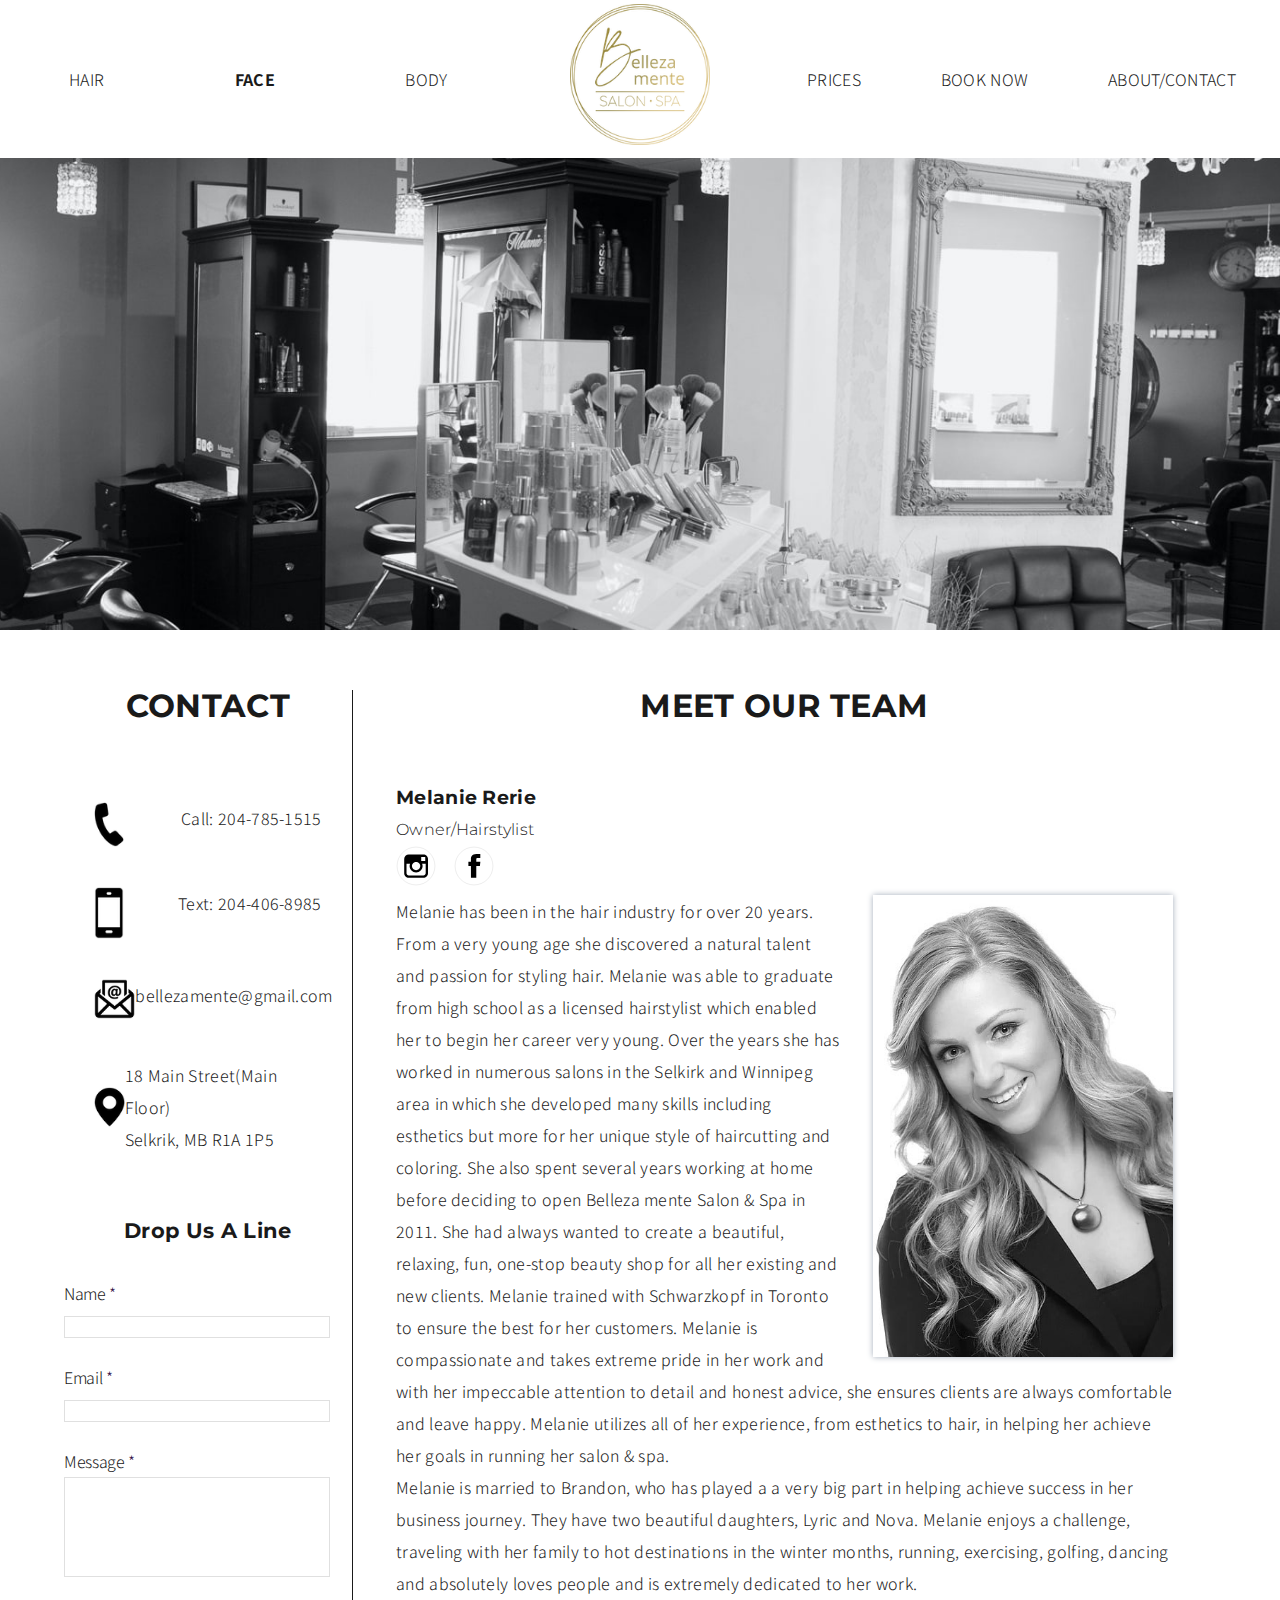
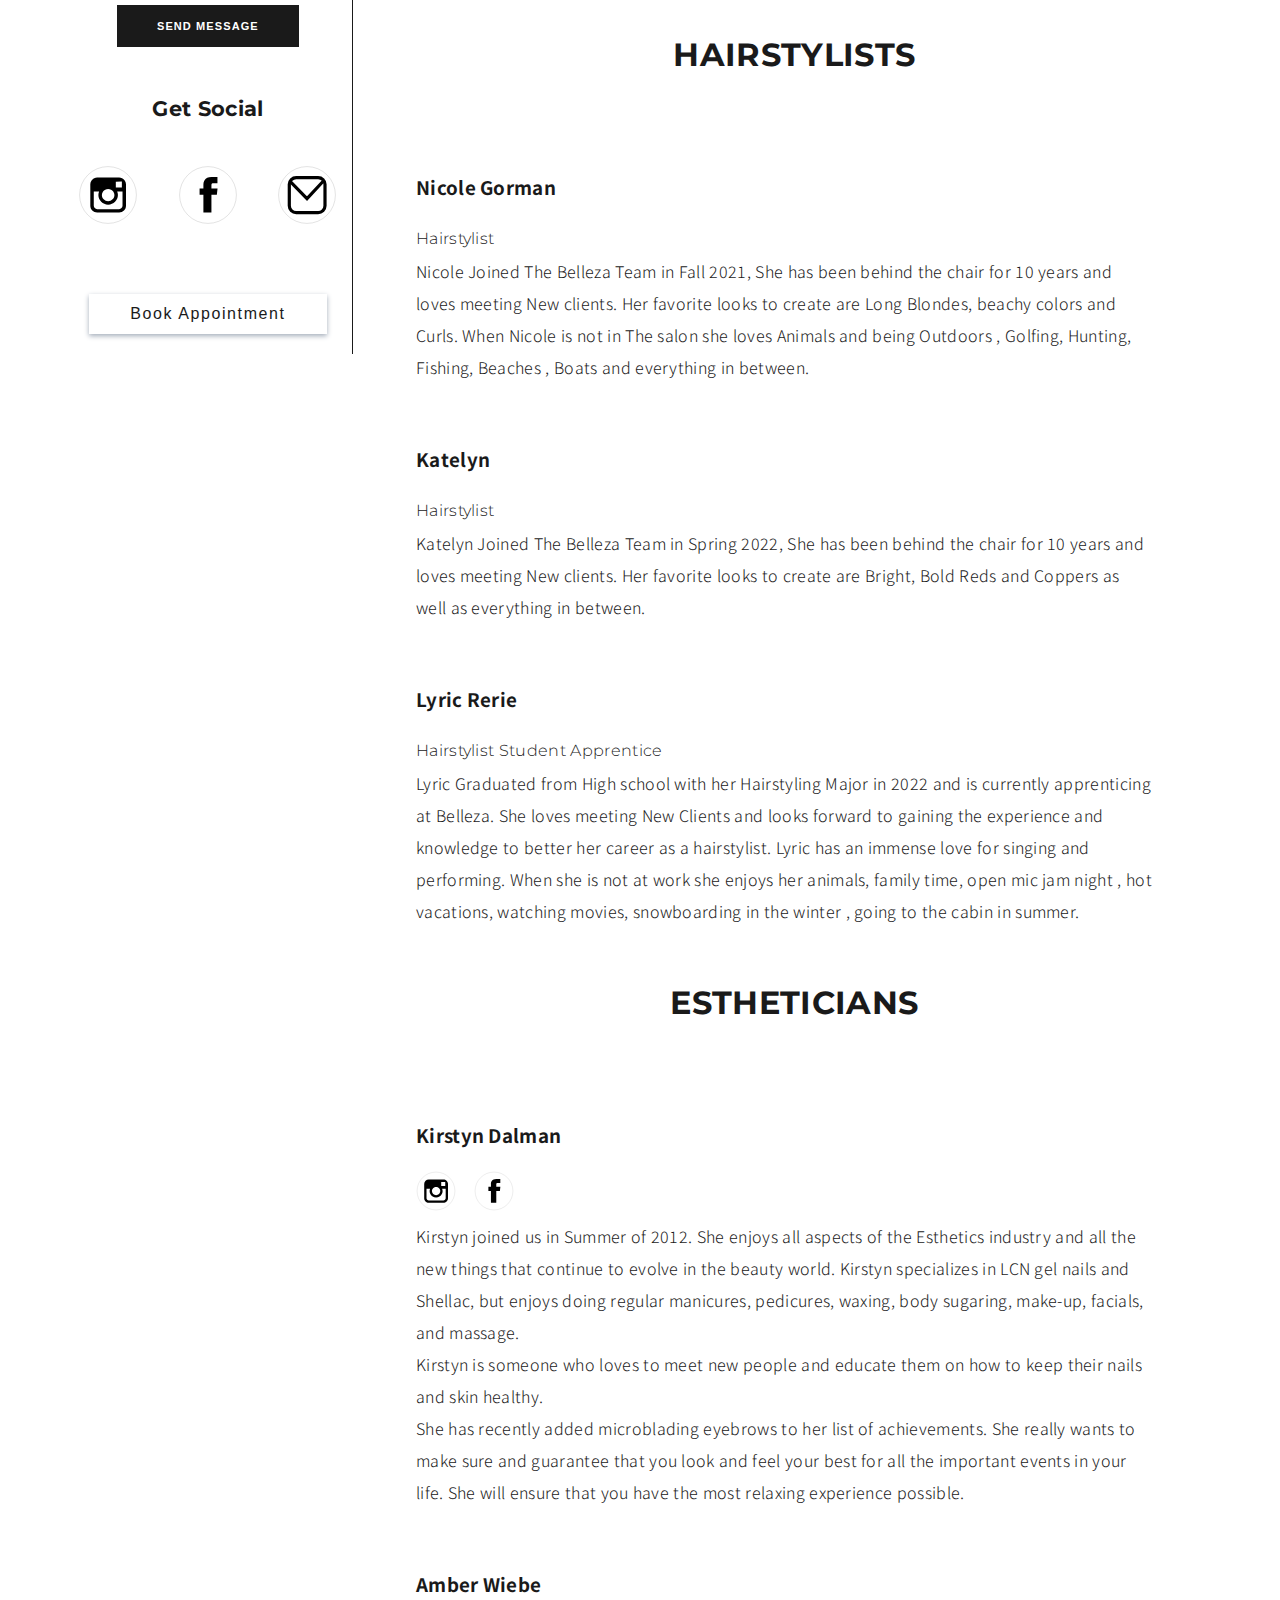
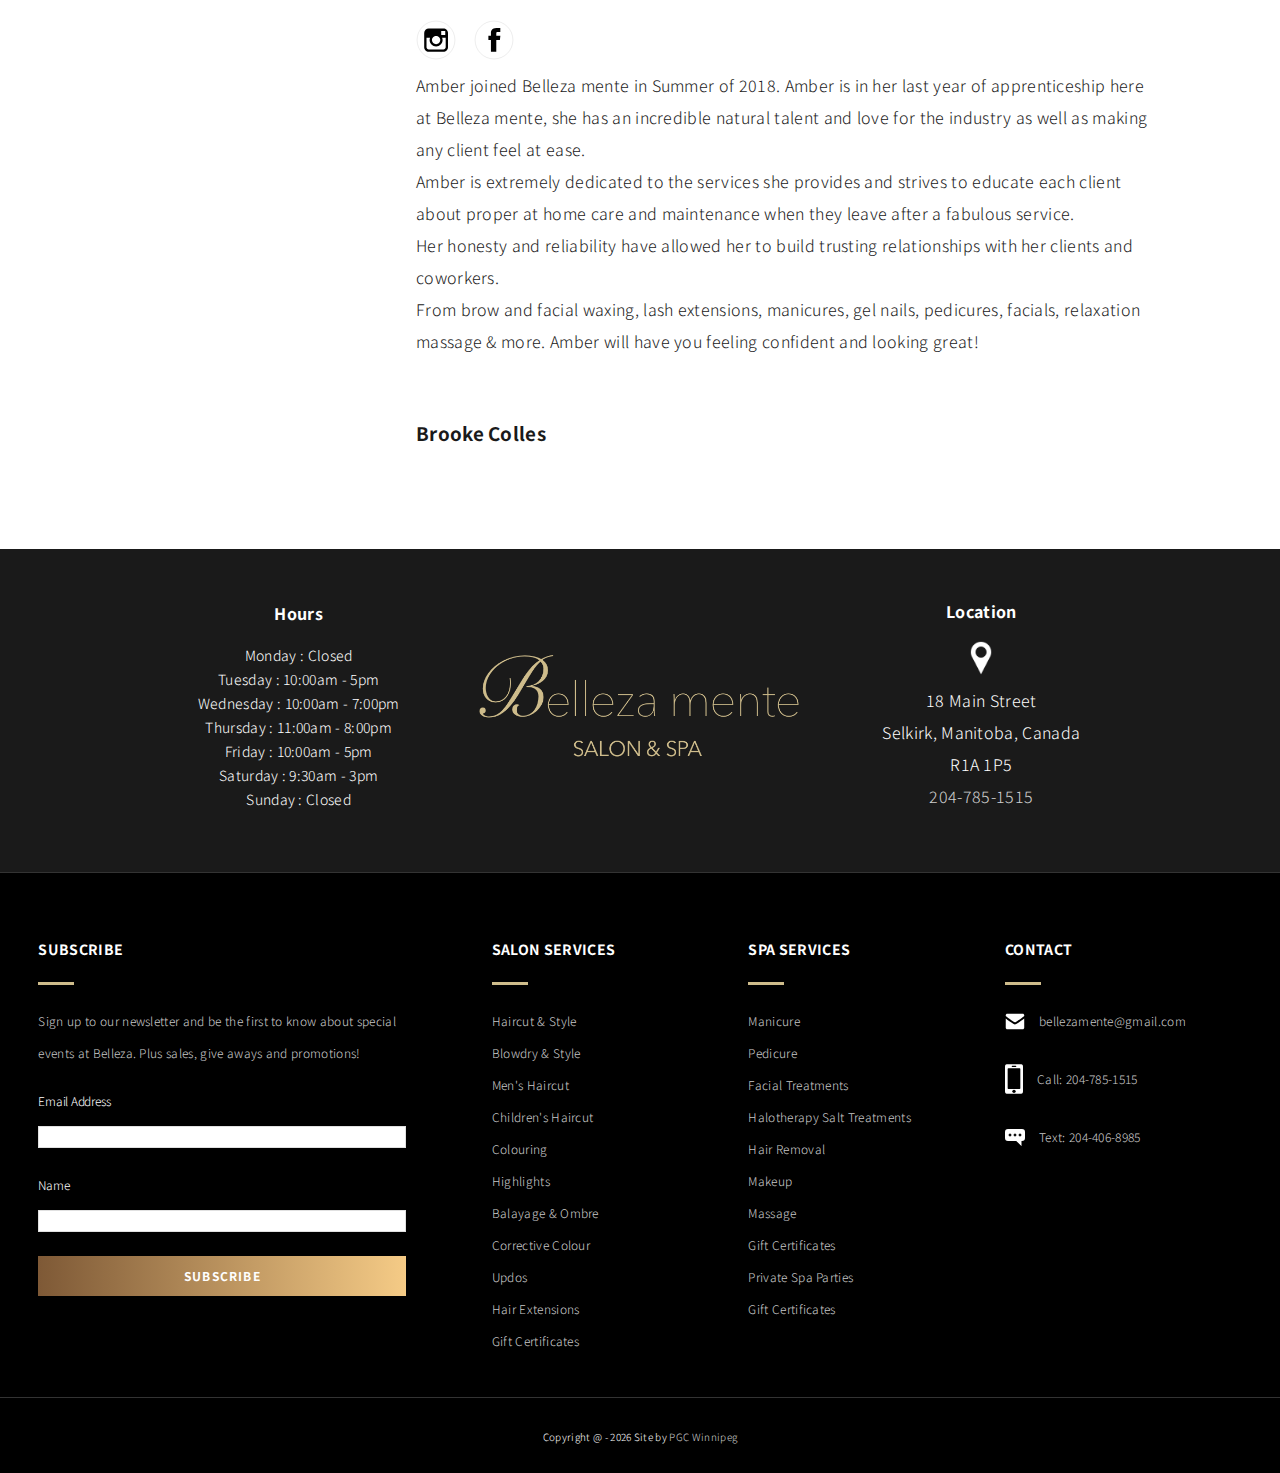
==== commit dd803134: "footer typo" ====
--- a/about-contact.html
+++ b/about-contact.html
@@ -432,7 +432,7 @@
 					<div class="footerLogo" name="emailSubscribe" id="emailSubscribe">
 						<div id="mc_embed_signup">
 							<h3 class="lowerFooterHeading">Subscribe</h3>
-							<p class="subscriptionDescription">Sign up to our newsletter and be the first to know about special events at Bellza. Plus sales, give aways and promotions!</p>
+							<p class="subscriptionDescription">Sign up to our newsletter and be the first to know about special events at Belleza. Plus sales, give aways and promotions!</p>
 							<form action="https://bellezamentesalon.us4.list-manage.com/subscribe/post?u=b5dc8f870463a8484b2f41b15&amp;id=987b6c4a99" method="post" id="mc-embedded-subscribe-form" name="mc-embedded-subscribe-form" class="validate" target="_blank" novalidate>
 								<div id="mc_embed_signup_scroll">
 
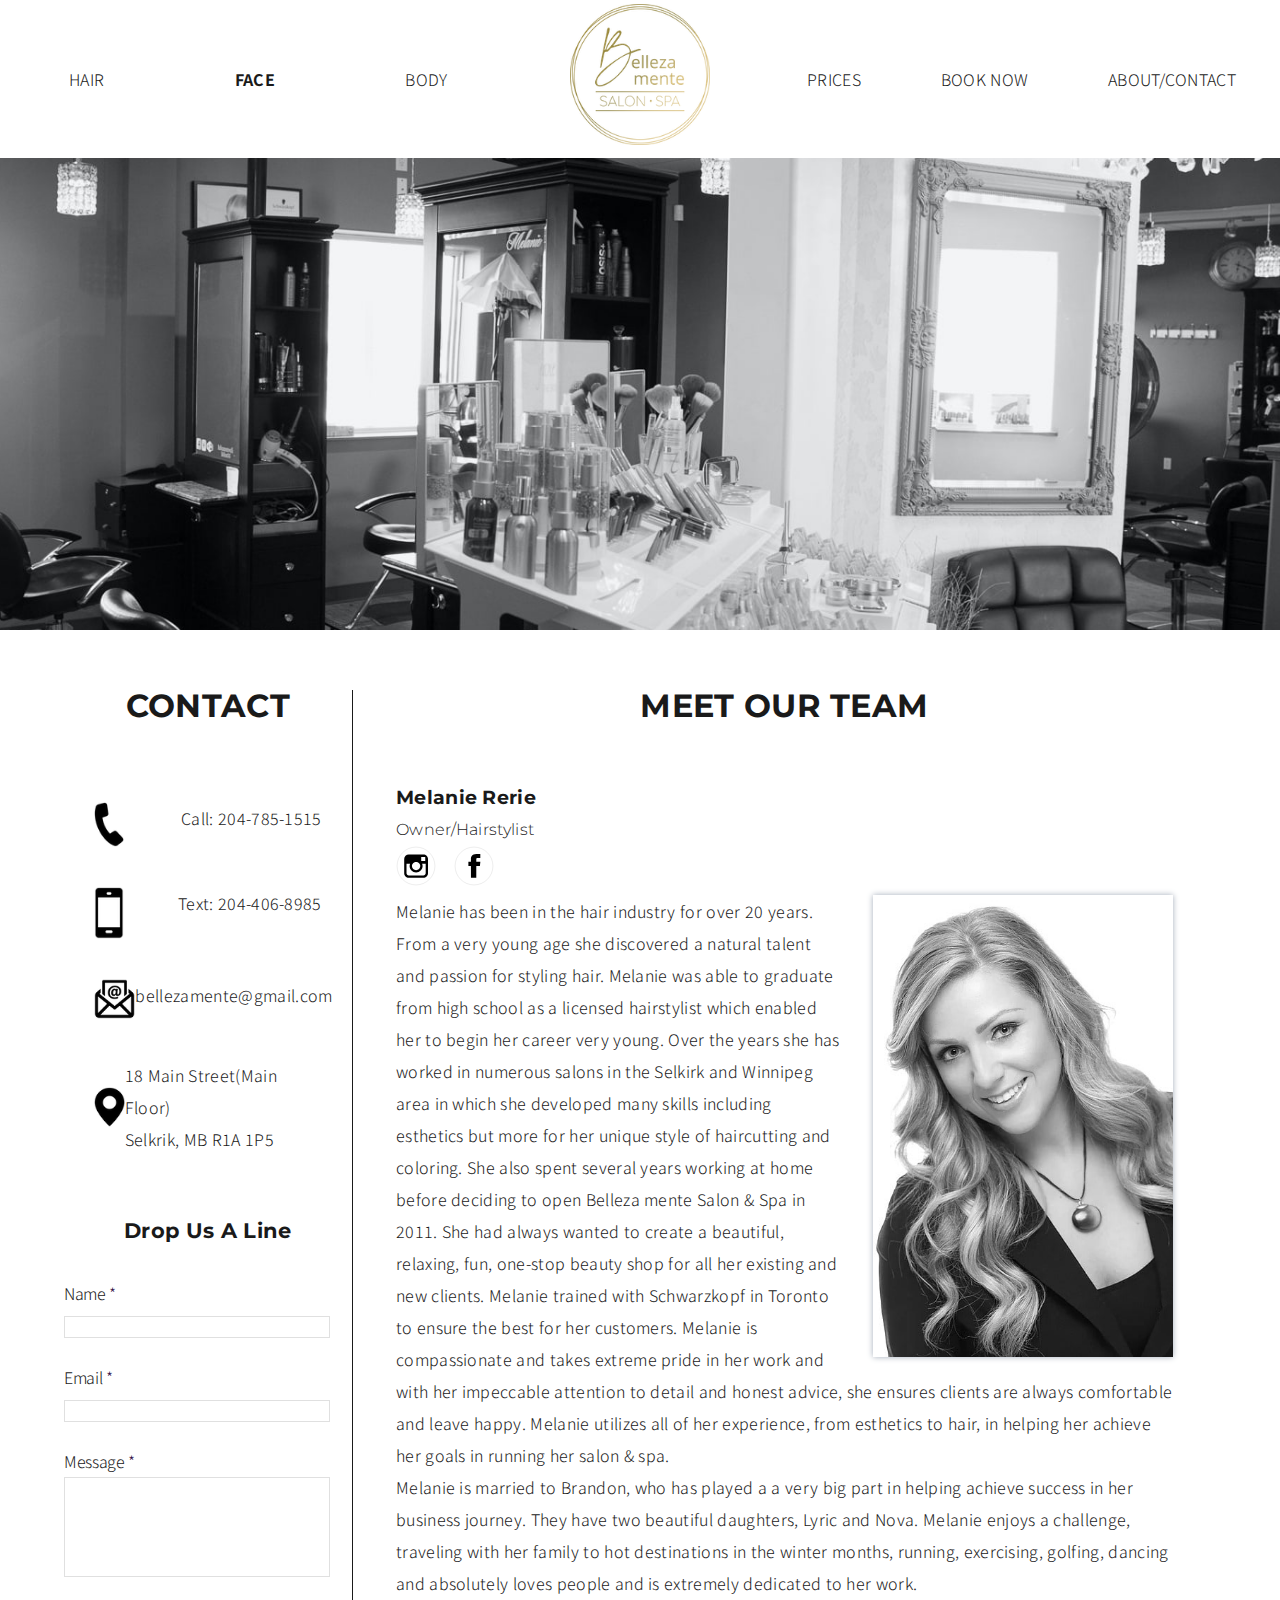
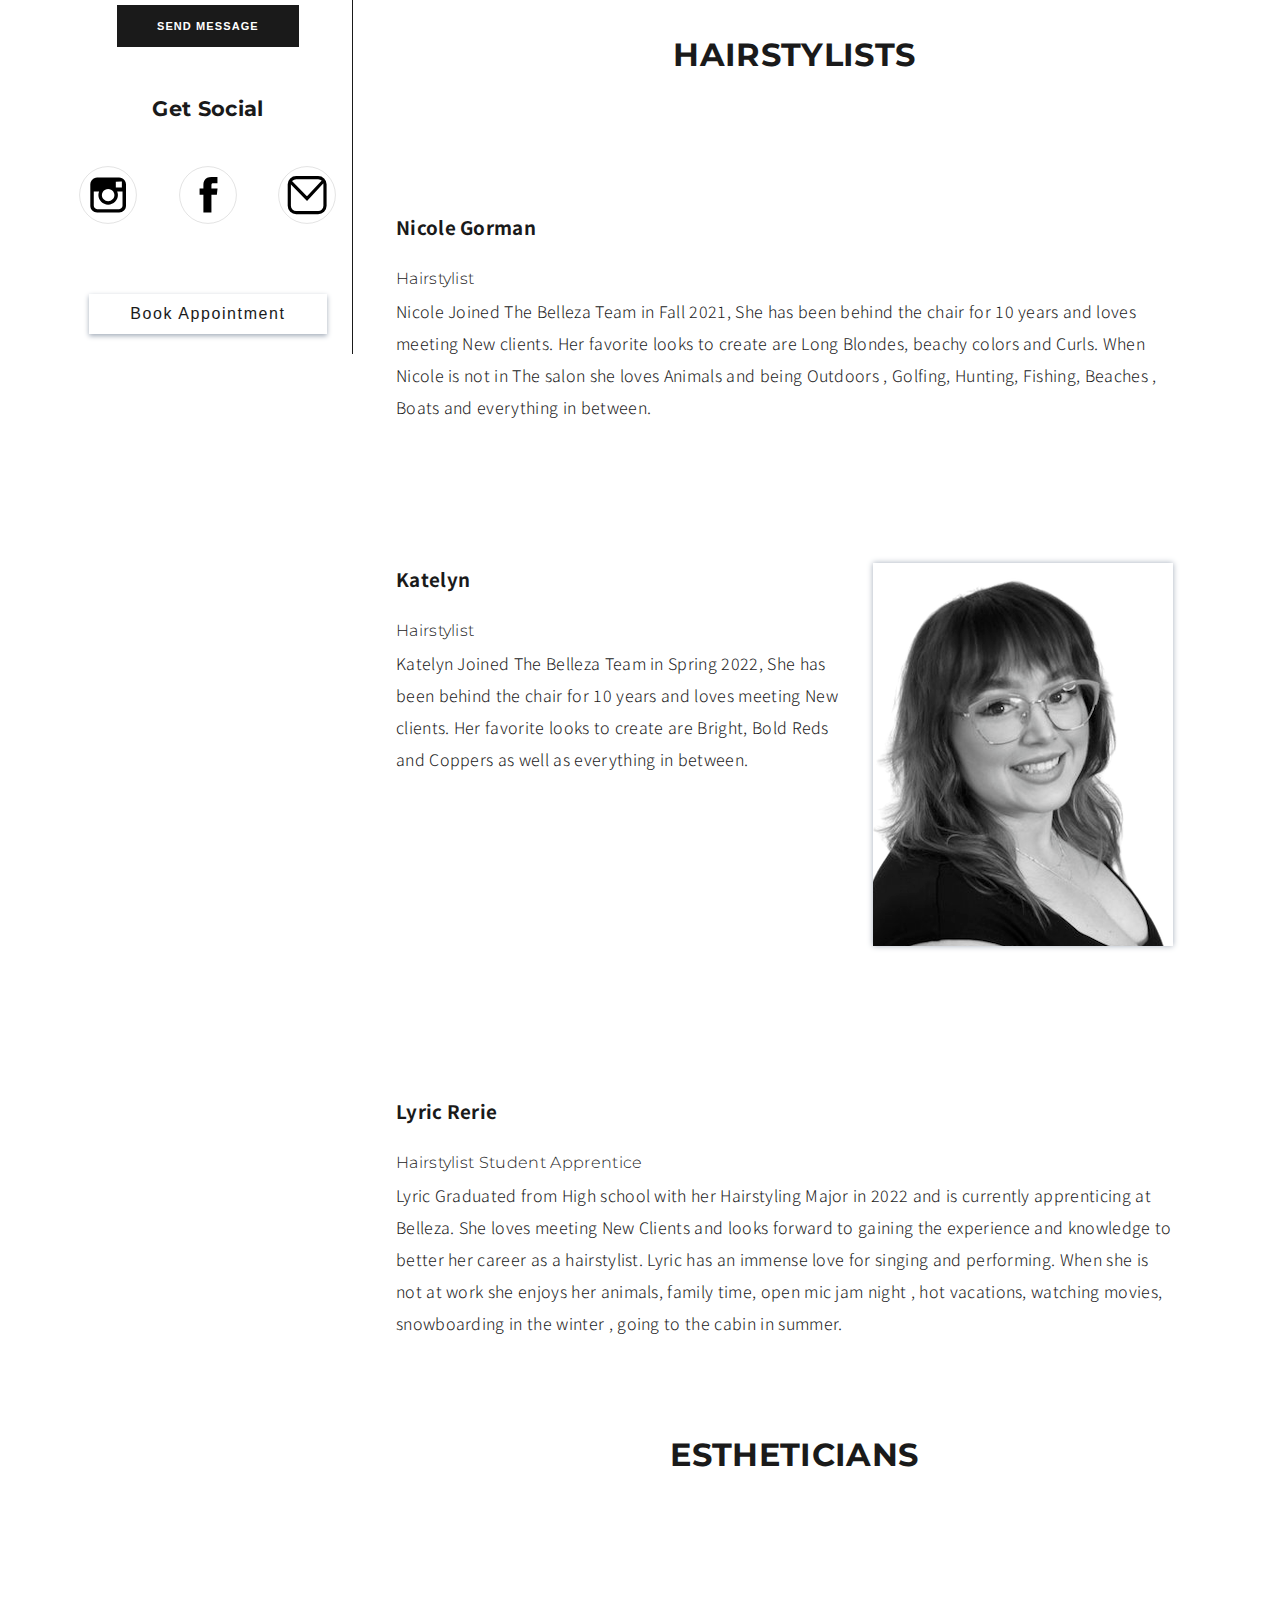
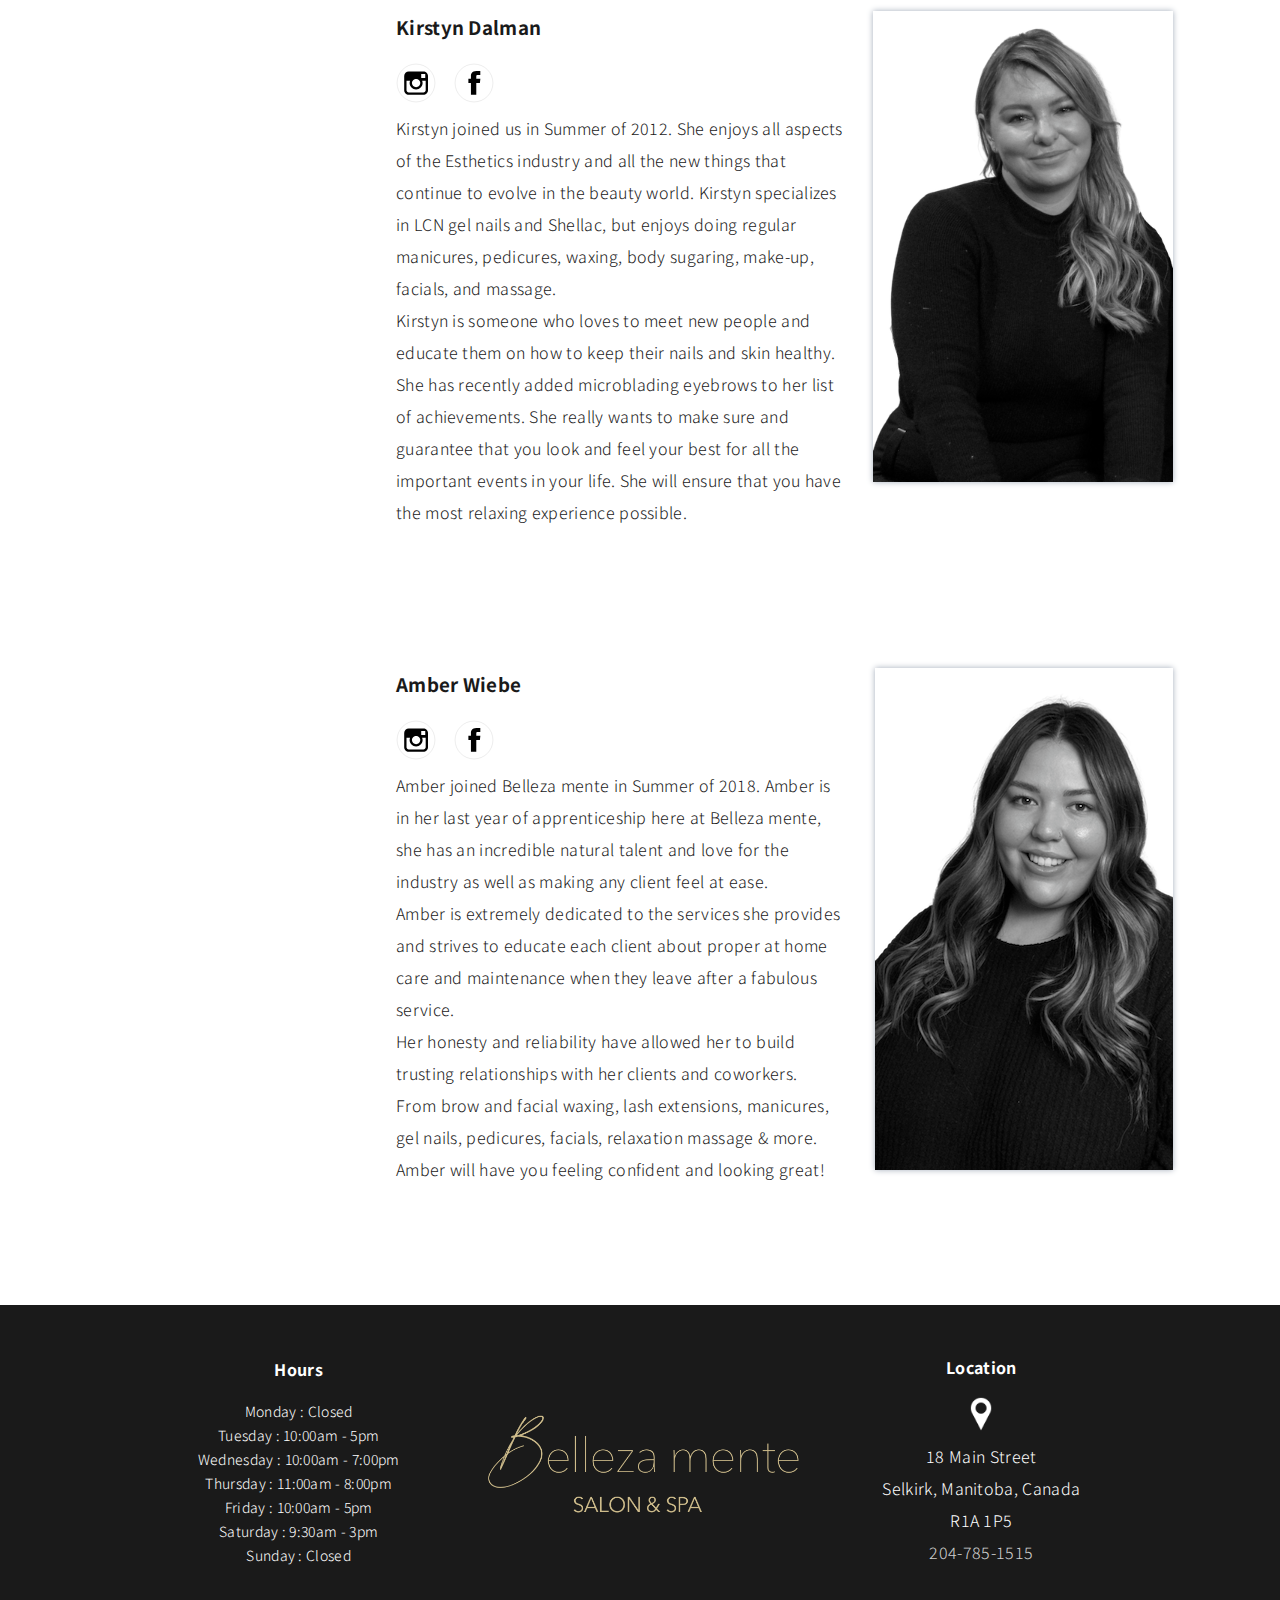
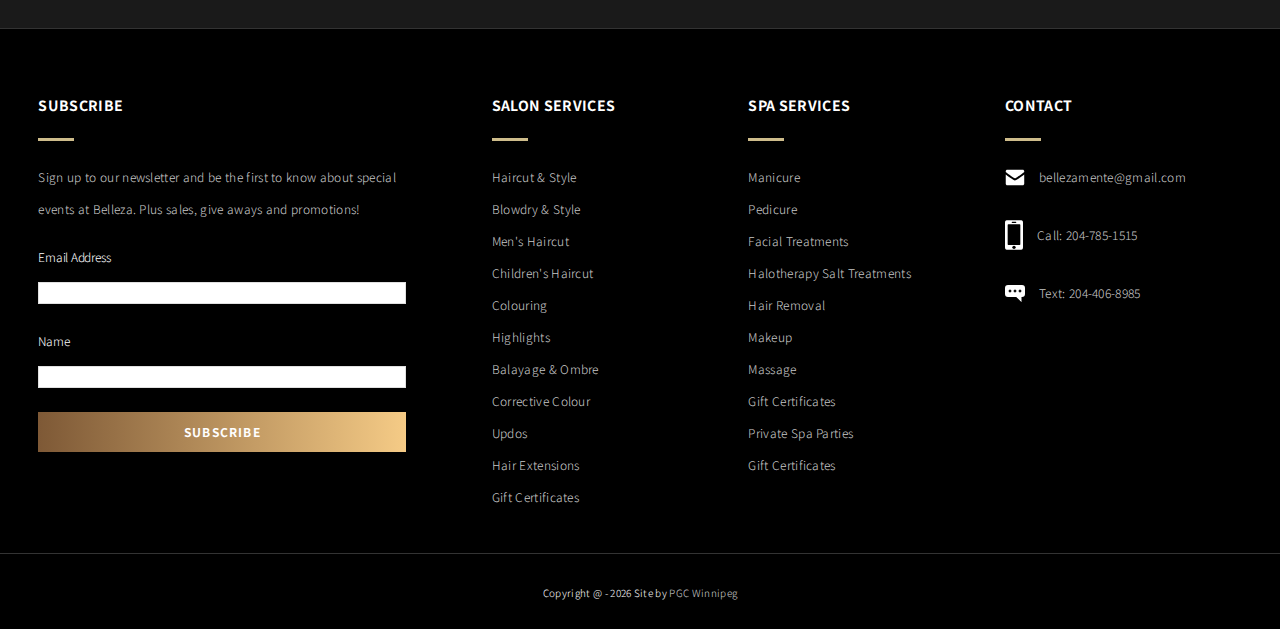
==== commit 971b3b81: "updated about page and prices centered" ====
--- a/about-contact.html
+++ b/about-contact.html
@@ -263,7 +263,7 @@
 							<p>Kathleen strongly believes in educating her clients about how to take care of their hair after they leave her chair. Her goal is to over deliver when it comes to her client's expectations. She is hard working and puts in a lot of hours to make sure her clients are always taken care of.</p>
 							<p>Book an appointment with Kathleen and leave feeling fantastic!!!</p>
 						</div> -->
-						<div class="staffBio">
+						<div class="columnBio">
 							<h3 class="stylistName">Nicole Gorman</h3>
 							<p class="stylistTitle">Hairstylist</p>
 							<p>Nicole Joined The Belleza Team in Fall 2021, She has been behind the chair for 10 years and loves meeting New clients. Her favorite looks to create are Long Blondes, beachy colors and Curls. When Nicole is not in The salon she loves Animals and being Outdoors , Golfing, Hunting, Fishing, Beaches , Boats and everything in between.</p>
@@ -301,13 +301,18 @@
 							<p>She is now accepting new clients and would love to have you in her chair! Call the salon today to make an appointment.</p> --> 
 						</div>
 						<div class="staffBio">
-							<h3 class="stylistName">Katelyn</h3>
-							<p class="stylistTitle">Hairstylist</p>
-							<p>Katelyn Joined The Belleza Team in Spring 2022, She has been behind the chair for 10 years and loves meeting New clients. Her favorite looks to create are Bright, Bold Reds and Coppers as well as everything in between. </p>
+							<div class="bioLeft">
+								<h3 class="stylistName">Katelyn</h3>
+								<p class="stylistTitle">Hairstylist</p>
+								<p>Katelyn Joined The Belleza Team in Spring 2022, She has been behind the chair for 10 years and loves meeting New clients. Her favorite looks to create are Bright, Bold Reds and Coppers as well as everything in between. </p>
+							</div>
+							<div class="bioRight">
+								<img src="images/katelyn.png" class="staffImage">
+							</div>
 							
 						</div>
 						
-						<div class="staffBio">
+						<div class="columnBio">
 							<h3 class="stylistName">Lyric Rerie</h3>
 							<p class="stylistTitle">Hairstylist Student Apprentice</p>
 							<p>Lyric Graduated from High school with her Hairstyling Major in 2022 and is currently apprenticing at Belleza. She loves meeting New Clients and looks forward to gaining the experience and knowledge to better her career as a hairstylist. Lyric has an immense love for singing and performing.  When she is not at work she enjoys her animals, family time, open mic jam night , hot vacations, watching movies, snowboarding in the winter , going to the cabin in summer. </p>
@@ -319,6 +324,7 @@
 							<h1 class="contactHeader bottomSpacer staffTitle">ESTHETICIANS</h1>
 						
 						<div class="staffBio">
+							<div class="bioLeft">
 							<h3 class="stylistName">Kirstyn Dalman</h3>
 							<div class="staffSocial">
 							<a href="https://instagram.com/kirstyn14?igshid=1lvmbt7binlfr" target="_blank">
@@ -352,8 +358,14 @@
 							<p>Kirstyn joined us in Summer of 2012. She enjoys all aspects of the Esthetics industry and all the new things that continue to evolve in the beauty world. Kirstyn specializes in LCN gel nails and Shellac, but enjoys doing regular manicures, pedicures, waxing, body sugaring, make-up, facials, and massage. </p>
 							<p>Kirstyn is someone who loves to meet new people and educate them on how to keep their nails and skin healthy. </p>
 							<p>She has recently added microblading eyebrows to her list of achievements. She really wants to make sure and guarantee that you look and feel your best for all the important events in your life. She will ensure that you have the most relaxing experience possible.</p>
-						</div>
-						<div class="staffBio">
+							</div>
+							<div class="bioRight">
+								<img src="images/kirysten.png" class="staffImage">
+							</div>
+						</div>
+					
+						<div class="staffBio bioPadding">
+							<div class="bioLeft">
 							<h3 class="stylistName">Amber Wiebe</h3>
 							<div class="staffSocial">
 							<a href="https://instagram.com/beauty.by.alw?igshid=w1ji30ttj493" target="_blank">
@@ -388,12 +400,18 @@
 							<p>Amber is extremely dedicated to the services she provides and strives to educate each client about proper at home care and maintenance when they leave after a fabulous service.</p>
 							<p>Her honesty and reliability have allowed her to build trusting relationships with her clients and coworkers. </p>
 							<p>From brow and facial waxing, lash extensions, manicures, gel nails, pedicures, facials, relaxation massage &amp; more. Amber will have you feeling confident and looking great!</p>
-						</div>
+							</div>
+							<div class="bioRight">
+								<img src="images/amber.png" class="staffImage">
+							</div>
+						</div>
+						
+						<!--
 						<div class="staffBio">
 							<h3 class="stylistName">Brooke Colles</h3>
 							
 							<p></p>
-						</div>
+						</div> -->
 						
 						
 						
--- a/main.css
+++ b/main.css
@@ -638,6 +638,9 @@
 .hideLine{
 	color:black;
 }
+.centerText{
+	text-align:center;
+}
 /*************************
 HAIR PAGE
 **************************/
@@ -1050,17 +1053,26 @@
 .stylistName{
 	padding:20px 0;
 }
+.staffImage{
+	max-width:300px;
+	margin-left: 30px;
+	box-shadow:0 0 6px #A4ADBA;
+	margin-top:20px;
+}
 .staffBio{
 	display: flex;
+	justify-content:center;
+	padding:60px 0;
+	width:100%;
+	}
+.columnBio{
+	display:flex; 
+	justify-content:center;
 	flex-direction:column;
-	justify-content:center;
-	padding:20px;
+	padding:60px 0;
 	width:100%;
-	
-}
-.staffBio img{
-	align-self:center;
-}
+}
+
 
 /******************************
 PARTIES & EVENTS PAGE
@@ -1479,6 +1491,9 @@
 	.staffBio{
 		padding:0;
 	}
+	.bioPadding{
+		padding-top:60px;
+	}
 	.faceContainer{
 		flex-direction:column;
 		margin: 0 auto;
@@ -1635,6 +1650,12 @@
 	.priceTitle{
 		padding-top:40px;
 	}
+	.staffBio{
+		flex-wrap:wrap;
+	}
+	.staffImage{
+		max-width:80%;
+	}
 }
 @media(max-width:750px){
 	.upperFooter{
